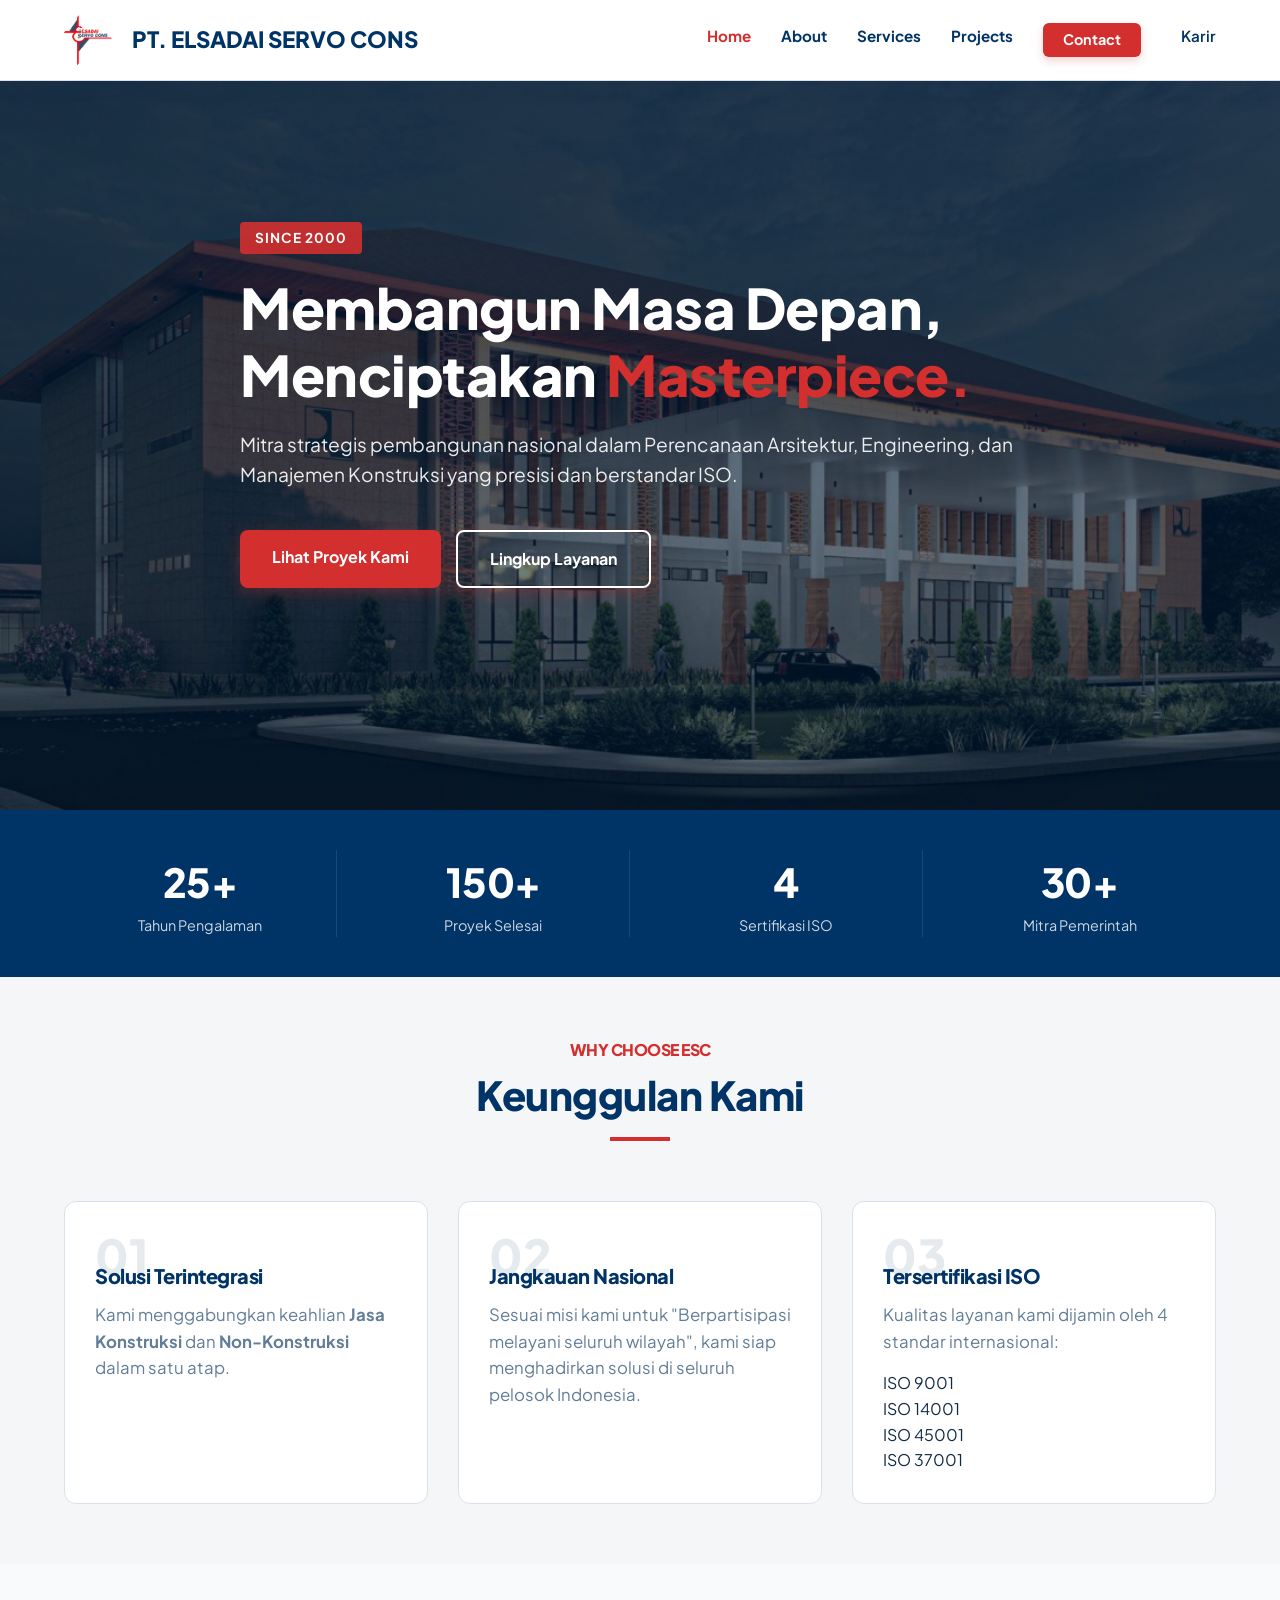
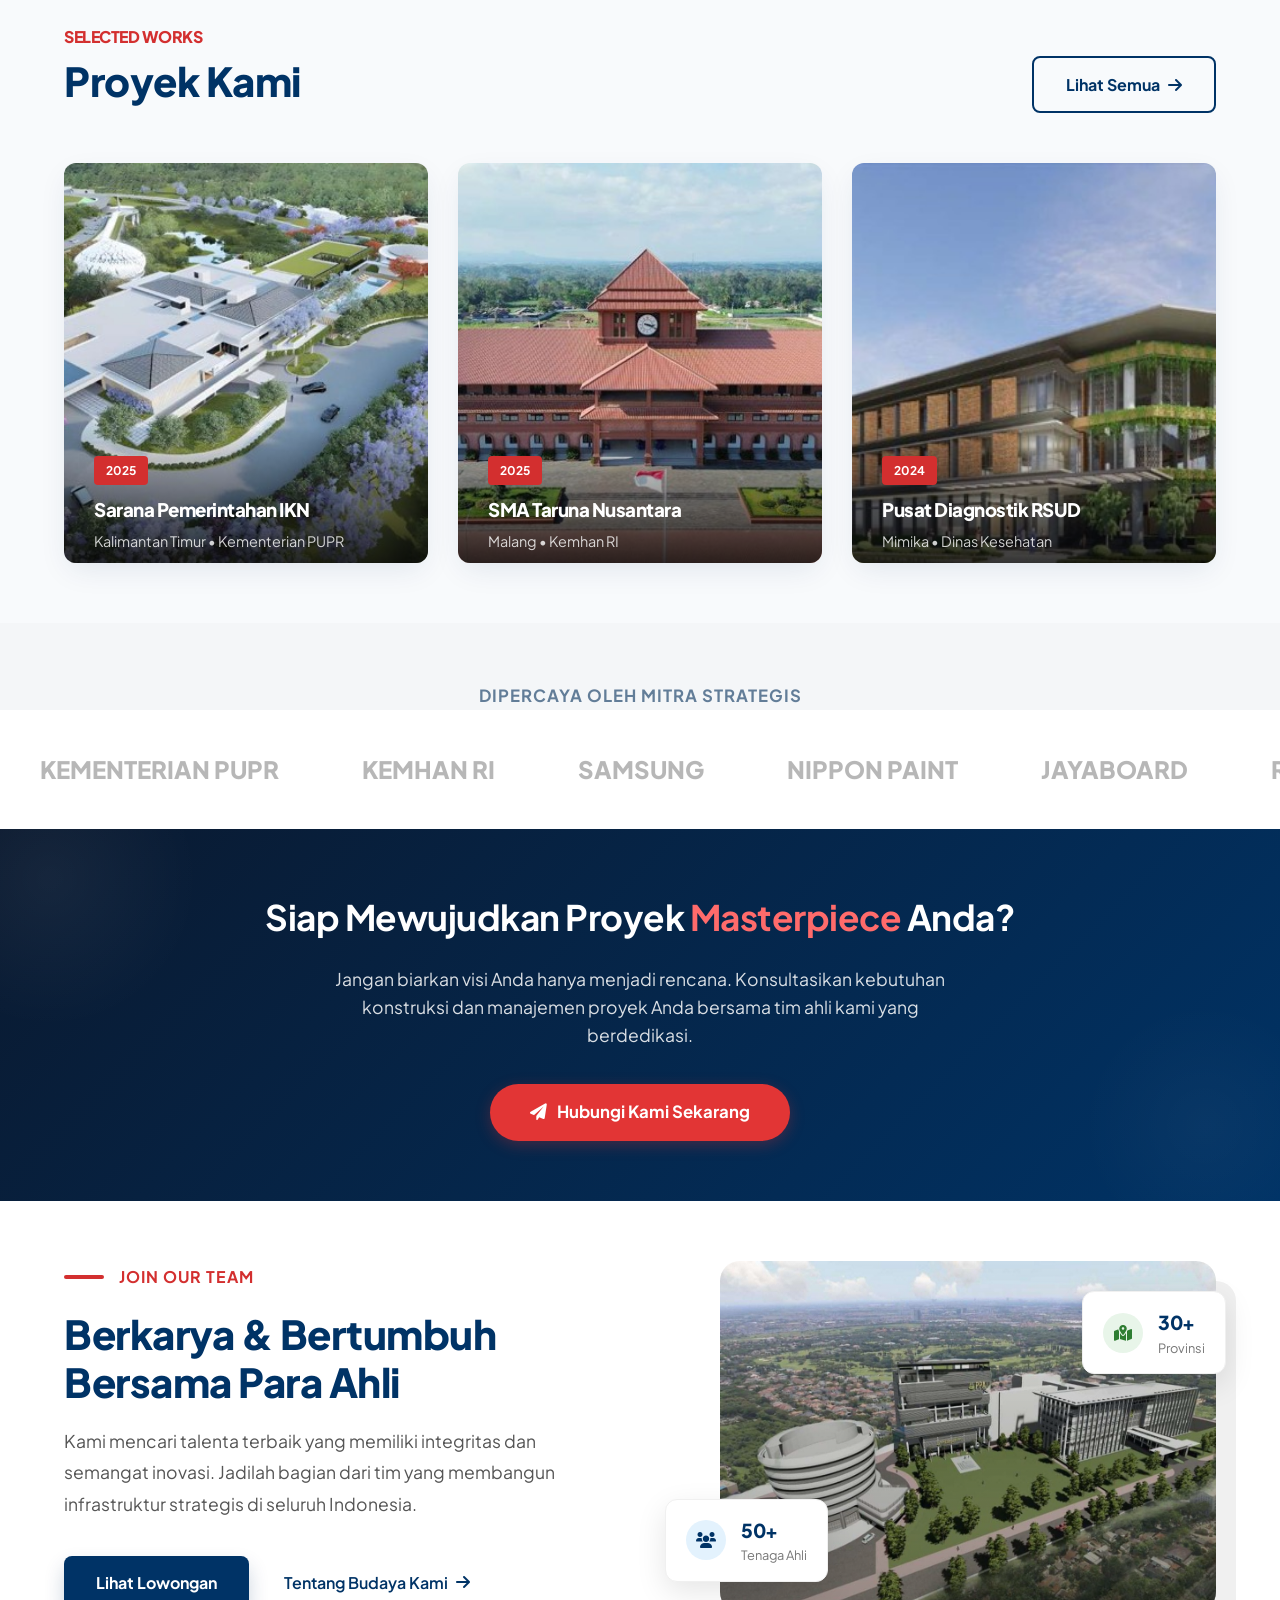
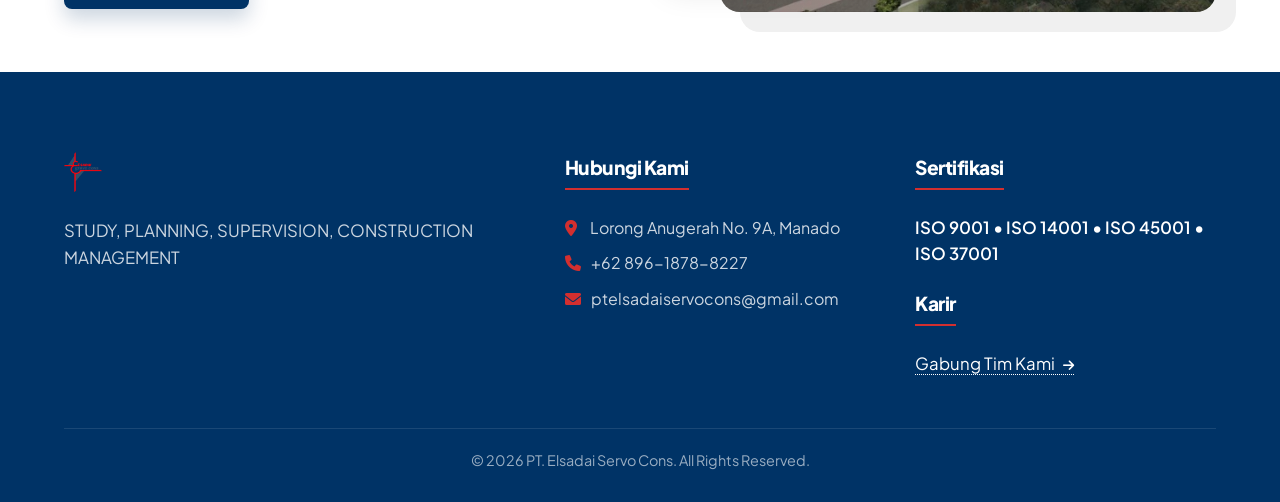
==== index.html @ fc92872c "halaman karir" ====
<!doctype html>
<html lang="id">
  <head>
    <meta charset="UTF-8" />
    <meta name="viewport" content="width=device-width, initial-scale=1.0" />
    <title>PT. Elsadai Servo Cons | Creator of Masterpiece</title>
    <link
      rel="stylesheet"
      href="https://cdnjs.cloudflare.com/ajax/libs/font-awesome/6.0.0/css/all.min.css"
    />
    <link rel="stylesheet" href="assets/css/style.css" />
    <style>
      /* Animasi mengambang untuk elemen dekorasi */
      @keyframes floatUpDown {
        0% {
          transform: translateY(0);
        }
        50% {
          transform: translateY(-10px);
        }
        100% {
          transform: translateY(0);
        }
      }
      @keyframes pulseGlow {
        0% {
          box-shadow: 0 0 0 0 rgba(226, 53, 53, 0.4);
        }
        70% {
          box-shadow: 0 0 0 15px rgba(226, 53, 53, 0);
        }
        100% {
          box-shadow: 0 0 0 0 rgba(226, 53, 53, 0);
        }
      }
    </style>
  </head>
  <body>
    <header>
      <div class="container">
        <nav>
          <a href="index.html" class="logo">
            <img src="assets/images/logo.png" alt="Logo ESC" />
            PT. ELSADAI SERVO CONS
          </a>
          <div class="hamburger" onclick="toggleMenu()">
            <i class="fas fa-bars"></i>
          </div>
          <ul class="nav-links">
            <li><a href="index.html" class="active">Home</a></li>
            <li><a href="about.html">About</a></li>
            <li><a href="services.html">Services</a></li>
            <li><a href="portfolio.html">Projects</a></li>
            <li><a href="contact.html" class="nav-btn">Contact</a></li>
            <li>
              <a
                href="career.html"
                style="
                  font-weight: 600;
                  margin-left: 10px;
                  color: var(--primary);
                "
                >Karir</a
              >
            </li>
          </ul>
        </nav>
      </div>
    </header>

    <section class="hero-modern">
      <div class="container">
        <div class="reveal" style="max-width: 800px">
          <div
            style="
              display: inline-block;
              background: rgba(211, 47, 47, 0.9);
              color: #fff;
              padding: 5px 15px;
              border-radius: 4px;
              font-weight: 700;
              font-size: 0.85rem;
              margin-bottom: 20px;
              letter-spacing: 1px;
            "
          >
            SINCE 2000
          </div>
          <h1>
            Membangun Masa Depan,<br />Menciptakan
            <span style="color: var(--accent)">Masterpiece.</span>
          </h1>
          <p
            style="
              font-size: 1.2rem;
              color: rgba(255, 255, 255, 0.9);
              margin-bottom: 40px;
              line-height: 1.6;
            "
          >
            Mitra strategis pembangunan nasional dalam Perencanaan Arsitektur,
            Engineering, dan Manajemen Konstruksi yang presisi dan berstandar
            ISO.
          </p>
          <div style="display: flex; gap: 15px">
            <a href="portfolio.html" class="btn">Lihat Proyek Kami</a>
            <a
              href="services.html"
              class="btn"
              style="background: transparent; border: 2px solid #fff"
              >Lingkup Layanan</a
            >
          </div>
        </div>
      </div>
    </section>

    <section style="background: var(--primary); padding: 40px 0; color: #fff">
      <div class="container">
        <div
          class="services-grid reveal"
          style="
            grid-template-columns: repeat(4, 1fr);
            text-align: center;
            gap: 20px;
          "
        >
          <div style="border-right: 1px solid rgba(255, 255, 255, 0.1)">
            <h2 style="color: #fff; margin: 0; font-size: 2.5rem">25+</h2>
            <p style="margin: 0; color: #fff; opacity: 0.8; font-size: 0.9rem">
              Tahun Pengalaman
            </p>
          </div>
          <div style="border-right: 1px solid rgba(255, 255, 255, 0.1)">
            <h2 style="color: #fff; margin: 0; font-size: 2.5rem">150+</h2>
            <p style="margin: 0; color: #fff; opacity: 0.8; font-size: 0.9rem">
              Proyek Selesai
            </p>
          </div>
          <div style="border-right: 1px solid rgba(255, 255, 255, 0.1)">
            <h2 style="color: #fff; margin: 0; font-size: 2.5rem">4</h2>
            <p style="margin: 0; color: #fff; opacity: 0.8; font-size: 0.9rem">
              Sertifikasi ISO
            </p>
          </div>
          <div>
            <h2 style="color: #fff; margin: 0; font-size: 2.5rem">30+</h2>
            <p style="margin: 0; color: #fff; opacity: 0.8; font-size: 0.9rem">
              Mitra Pemerintah
            </p>
          </div>
        </div>
      </div>
    </section>

    <section class="section-padding">
      <div class="container">
        <div class="text-center reveal" style="margin-bottom: 60px">
          <h4 style="color: var(--accent)">WHY CHOOSE ESC</h4>
          <h2 style="color: var(--primary)">Keunggulan Kami</h2>
          <div
            style="
              width: 60px;
              height: 4px;
              background: var(--accent);
              margin: 10px auto;
            "
          ></div>
        </div>

        <div class="services-grid reveal" style="gap: 30px">
          <div class="why-box">
            <div class="why-number">01</div>
            <h3 class="why-title">Solusi Terintegrasi</h3>
            <p>
              Kami menggabungkan keahlian <strong>Jasa Konstruksi</strong> dan
              <strong>Non-Konstruksi</strong> dalam satu atap.
            </p>
          </div>
          <div class="why-box">
            <div class="why-number">02</div>
            <h3 class="why-title">Jangkauan Nasional</h3>
            <p>
              Sesuai misi kami untuk "Berpartisipasi melayani seluruh wilayah",
              kami siap menghadirkan solusi di seluruh pelosok Indonesia.
            </p>
          </div>
          <div class="why-box">
            <div class="why-number">03</div>
            <h3 class="why-title">Tersertifikasi ISO</h3>
            <p style="margin-bottom: 15px">
              Kualitas layanan kami dijamin oleh 4 standar internasional:
            </p>
            <div class="iso-grid">
              <div class="iso-badge">ISO 9001</div>
              <div class="iso-badge">ISO 14001</div>
              <div class="iso-badge">ISO 45001</div>
              <div class="iso-badge">ISO 37001</div>
            </div>
          </div>
        </div>
      </div>
    </section>

    <section class="section-padding" style="background: #f8fafc">
      <div class="container">
        <div
          style="
            display: flex;
            justify-content: space-between;
            align-items: flex-end;
            margin-bottom: 50px;
          "
          class="reveal"
        >
          <div>
            <h4 style="color: var(--accent)">SELECTED WORKS</h4>
            <h2 style="color: var(--primary); margin: 0">Proyek Kami</h2>
          </div>
          <a href="portfolio.html" class="btn-outline"
            >Lihat Semua
            <i class="fas fa-arrow-right" style="margin-left: 5px"></i
          ></a>
        </div>

        <div class="services-grid reveal">
          <div class="project-card-visual">
            <img src="assets/images/SaranaIKN1.jpg" alt="Proyek IKN" />
            <div class="project-overlay">
              <span class="project-tag">2025</span>
              <h3 style="color: #fff; margin-bottom: 5px">
                Sarana Pemerintahan IKN
              </h3>
              <p style="color: rgba(255, 255, 255, 0.8); font-size: 0.9rem">
                Kalimantan Timur • Kementerian PUPR
              </p>
            </div>
          </div>
          <div class="project-card-visual">
            <img src="assets/images/SMATarunaMalang1.jpg" alt="SMA Taruna" />
            <div class="project-overlay">
              <span class="project-tag">2025</span>
              <h3 style="color: #fff; margin-bottom: 5px">
                SMA Taruna Nusantara
              </h3>
              <p style="color: rgba(255, 255, 255, 0.8); font-size: 0.9rem">
                Malang • Kemhan RI
              </p>
            </div>
          </div>
          <div class="project-card-visual">
            <img src="assets/images/RSUDMimika1.jpg" alt="RSUD" />
            <div class="project-overlay">
              <span class="project-tag">2024</span>
              <h3 style="color: #fff; margin-bottom: 5px">
                Pusat Diagnostik RSUD
              </h3>
              <p style="color: rgba(255, 255, 255, 0.8); font-size: 0.9rem">
                Mimika • Dinas Kesehatan
              </p>
            </div>
          </div>
        </div>
      </div>
    </section>

    <section>
      <div class="container">
        <div class="text-center" style="padding-top: 60px">
          <p
            style="
              font-weight: 700;
              color: var(--text-muted);
              text-transform: uppercase;
              letter-spacing: 1px;
            "
          >
            Dipercaya Oleh Mitra Strategis
          </p>
        </div>
      </div>
      <div class="marquee-container">
        <div class="marquee-content">
          <span class="partner-logo-item">KEMENTERIAN PUPR</span>
          <span class="partner-logo-item">KEMHAN RI</span>
          <span class="partner-logo-item">SAMSUNG</span>
          <span class="partner-logo-item">NIPPON PAINT</span>
          <span class="partner-logo-item">JAYABOARD</span>
          <span class="partner-logo-item">ROCA</span>
          <span class="partner-logo-item">DEKSON</span>
          <span class="partner-logo-item">PROPAN</span>
          <span class="partner-logo-item">LG ELECTRONICS</span>
          <span class="partner-logo-item">KEMENTERIAN PUPR</span>
          <span class="partner-logo-item">KEMHAN RI</span>
          <span class="partner-logo-item">SAMSUNG</span>
          <span class="partner-logo-item">NIPPON PAINT</span>
          <span class="partner-logo-item">JAYABOARD</span>
          <span class="partner-logo-item">ROCA</span>
          <span class="partner-logo-item">DEKSON</span>
          <span class="partner-logo-item">PROPAN</span>
          <span class="partner-logo-item">LG ELECTRONICS</span>
        </div>
      </div>
    </section>

    <section
      class="section-padding"
      style="
        background: linear-gradient(135deg, #0a192f 0%, #003366 100%);
        color: #fff;
        text-align: center;
        position: relative;
        overflow: hidden;
      "
    >
      <div
        style="
          position: absolute;
          top: -100px;
          left: -100px;
          width: 300px;
          height: 300px;
          background: radial-gradient(
            circle,
            rgba(255, 255, 255, 0.05) 0%,
            rgba(255, 255, 255, 0) 70%
          );
          border-radius: 50%;
          pointer-events: none;
        "
      ></div>
      <div
        style="
          position: absolute;
          bottom: -50px;
          right: -50px;
          width: 250px;
          height: 250px;
          background: radial-gradient(
            circle,
            rgba(255, 255, 255, 0.03) 0%,
            rgba(255, 255, 255, 0) 70%
          );
          border-radius: 50%;
          pointer-events: none;
        "
      ></div>

      <div class="container reveal" style="position: relative; z-index: 2">
        <h2
          style="
            color: #fff;
            margin-bottom: 20px;
            font-weight: 700;
            font-size: 2.2rem;
          "
        >
          Siap Mewujudkan Proyek
          <span style="color: #ff6b6b">Masterpiece</span> Anda?
        </h2>
        <p
          style="
            color: rgba(255, 255, 255, 0.85);
            margin-bottom: 35px;
            max-width: 650px;
            margin-left: auto;
            margin-right: auto;
            font-size: 1.1rem;
            line-height: 1.6;
          "
        >
          Jangan biarkan visi Anda hanya menjadi rencana. Konsultasikan
          kebutuhan konstruksi dan manajemen proyek Anda bersama tim ahli kami
          yang berdedikasi.
        </p>
        <a
          href="contact.html"
          class="btn"
          style="
            background: #e23535;
            color: #fff;
            padding: 15px 40px;
            font-size: 1.05rem;
            border-radius: 50px;
            border: none;
            font-weight: 700;
            display: inline-flex;
            align-items: center;
            gap: 10px;
            animation: pulseGlow 2s infinite;
          "
        >
          <i class="fas fa-paper-plane"></i> Hubungi Kami Sekarang
        </a>
      </div>
    </section>

    <section
      class="section-padding"
      style="background: #ffffff; position: relative; overflow: hidden"
    >
      <div class="container reveal">
        <div
          style="
            display: flex;
            flex-wrap: wrap;
            align-items: center;
            justify-content: space-between;
            gap: 50px;
          "
        >
          <div style="flex: 1; min-width: 300px">
            <div
              style="
                display: flex;
                align-items: center;
                gap: 15px;
                margin-bottom: 20px;
              "
            >
              <span
                style="
                  background: var(--accent);
                  width: 40px;
                  height: 4px;
                  border-radius: 2px;
                "
              ></span>
              <h4
                style="
                  color: var(--accent);
                  font-weight: 700;
                  letter-spacing: 1px;
                  margin: 0;
                  text-transform: uppercase;
                "
              >
                Join Our Team
              </h4>
            </div>

            <h2
              style="
                color: var(--primary);
                font-size: 2.5rem;
                margin-bottom: 20px;
                line-height: 1.2;
              "
            >
              Berkarya & Bertumbuh <br />Bersama Para Ahli
            </h2>

            <p
              style="
                color: #555;
                font-size: 1.1rem;
                line-height: 1.8;
                margin-bottom: 35px;
              "
            >
              Kami mencari talenta terbaik yang memiliki integritas dan semangat
              inovasi. Jadilah bagian dari tim yang membangun infrastruktur
              strategis di seluruh Indonesia.
            </p>

            <div style="display: flex; gap: 15px; align-items: center">
              <a
                href="career.html"
                class="btn"
                style="
                  background: var(--primary);
                  color: #fff;
                  box-shadow: 0 10px 20px rgba(0, 51, 102, 0.2);
                "
              >
                Lihat Lowongan
              </a>
              <a
                href="about.html"
                style="
                  color: var(--primary);
                  text-decoration: none;
                  font-weight: 600;
                  padding: 10px 20px;
                  display: inline-flex;
                  align-items: center;
                "
              >
                Tentang Budaya Kami
                <i class="fas fa-arrow-right" style="margin-left: 8px"></i>
              </a>
            </div>
          </div>

          <div
            style="
              flex: 1;
              min-width: 300px;
              position: relative;
              display: flex;
              justify-content: flex-end;
            "
          >
            <div
              style="
                position: relative;
                width: 90%;
                border-radius: 20px;
                overflow: hidden;
                box-shadow: 20px 20px 0px rgba(240, 240, 240, 1); /* Efek Depth Solid */
              "
            >
              <img
                src="assets/images/bg4.jpg"
                alt="Team Culture"
                style="width: 100%; display: block; object-fit: cover"
              />
              <div
                style="
                  position: absolute;
                  inset: 0;
                  background: linear-gradient(
                    to top,
                    rgba(0, 0, 0, 0.3),
                    transparent
                  );
                "
              ></div>
            </div>

            <div
              style="
                position: absolute;
                bottom: 30px;
                left: 0;
                background: #fff;
                padding: 15px 20px;
                border-radius: 12px;
                box-shadow: 0 10px 30px rgba(0, 0, 0, 0.1);
                display: flex;
                align-items: center;
                gap: 15px;
                border: 1px solid #f0f0f0;
                animation: floatUpDown 4s ease-in-out infinite;
              "
            >
              <div
                style="
                  background: #e3f2fd;
                  width: 40px;
                  height: 40px;
                  border-radius: 50%;
                  display: flex;
                  align-items: center;
                  justify-content: center;
                  color: var(--primary);
                "
              >
                <i class="fas fa-users"></i>
              </div>
              <div>
                <h4 style="margin: 0; font-size: 1.2rem; color: var(--primary)">
                  50+
                </h4>
                <p style="margin: 0; font-size: 0.8rem; color: #777">
                  Tenaga Ahli
                </p>
              </div>
            </div>

            <div
              style="
                position: absolute;
                top: 30px;
                right: -10px;
                background: #fff;
                padding: 15px 20px;
                border-radius: 12px;
                box-shadow: 0 10px 30px rgba(0, 0, 0, 0.1);
                display: flex;
                align-items: center;
                gap: 15px;
                border: 1px solid #f0f0f0;
                animation: floatUpDown 5s ease-in-out infinite 1s;
              "
            >
              <div
                style="
                  background: #e8f5e9;
                  width: 40px;
                  height: 40px;
                  border-radius: 50%;
                  display: flex;
                  align-items: center;
                  justify-content: center;
                  color: #2e7d32;
                "
              >
                <i class="fas fa-map-marked-alt"></i>
              </div>
              <div>
                <h4 style="margin: 0; font-size: 1.2rem; color: var(--primary)">
                  30+
                </h4>
                <p style="margin: 0; font-size: 0.8rem; color: #777">
                  Provinsi
                </p>
              </div>
            </div>
          </div>
        </div>
      </div>
    </section>

    <footer>
      <div class="container">
        <div
          class="services-grid"
          style="grid-template-columns: 1.5fr 1fr 1fr; gap: 50px"
        >
          <div class="footer-info">
            <a href="index.html">
              <img
                src="assets/images/logo.png"
                alt="Logo PT. Elsadai"
                class="footer-logo-img"
              />
            </a>
            <p>STUDY, PLANNING, SUPERVISION, CONSTRUCTION MANAGEMENT</p>
          </div>
          <div class="footer-info">
            <h4>Hubungi Kami</h4>
            <ul>
              <li>
                <i class="fas fa-map-marker-alt"></i> Lorong Anugerah No. 9A,
                Manado
              </li>
              <li><i class="fas fa-phone"></i>+62 896-1878-8227</li>
              <li>
                <i class="fas fa-envelope"></i>ptelsadaiservocons@gmail.com
              </li>
            </ul>
          </div>
          <div class="footer-info">
            <h4>Sertifikasi</h4>
            <p style="color: #fff; font-weight: 600; margin-bottom: 20px">
              ISO 9001 • ISO 14001 • ISO 45001 • ISO 37001
            </p>
            <h4>Karir</h4>
            <p style="margin: 0">
              <a
                href="career.html"
                style="
                  color: #fff;
                  text-decoration: none;
                  border-bottom: 1px dotted #fff;
                "
              >
                Gabung Tim Kami
                <i
                  class="fas fa-arrow-right"
                  style="font-size: 0.8rem; margin-left: 5px"
                ></i>
              </a>
            </p>
          </div>
        </div>
        <div class="footer-bottom">
          &copy; 2026 PT. Elsadai Servo Cons. All Rights Reserved.
        </div>
      </div>
    </footer>

    <button id="backToTop"><i class="fas fa-arrow-up"></i></button>
    <script src="assets/js/main.js"></script>
  </body>
</html>
---- assets/css/style.css ----
/* =========================================
   1. SETUP, VARIABLES & RESET
   ========================================= */
@import url("https://fonts.googleapis.com/css2?family=Plus+Jakarta+Sans:wght@400;500;600;700;800&display=swap");

:root {
  /* --- COLOR PALETTE --- */
  --bg-body: #f4f6f8; /* Cool Gray Background */
  --bg-white: #ffffff;

  --primary: #003366; /* NAVY BLUE (Brand Color) */
  --primary-dark: #001f3f; /* Darker Navy */

  --accent: #d32f2f; /* RED (Accent/Action Color) */
  --accent-hover: #b71c1c; /* Darker Red */

  --text-main: #102a43; /* Dark Blue Text */
  --text-muted: #627d98; /* Muted Blue Text */

  /* --- SHADOWS & BORDERS --- */
  --shadow-soft: 0 10px 30px -5px rgba(0, 51, 102, 0.1);
  --shadow-hover: 0 20px 40px -5px rgba(211, 47, 47, 0.2);
  --border-light: #d9e2ec;

  /* --- TYPOGRAPHY & TRANSITIONS --- */
  --font-main: "Plus Jakarta Sans", sans-serif;
  --transition: all 0.3s cubic-bezier(0.4, 0, 0.2, 1);
}

* {
  box-sizing: border-box;
  margin: 0;
  padding: 0;
  scroll-behavior: smooth;
}

body {
  background-color: var(--bg-body);
  color: var(--text-main);
  font-family: var(--font-main);
  line-height: 1.6;
  overflow-x: hidden;
}

h1,
h2,
h3,
h4 {
  font-weight: 800;
  color: var(--primary);
  letter-spacing: -0.5px;
}

h1 {
  font-size: 3.5rem;
  line-height: 1.1;
  margin-bottom: 20px;
}
h2 {
  font-size: 2.5rem;
  margin-bottom: 10px;
}
p {
  color: var(--text-muted);
  font-size: 1.05rem;
}
a {
  text-decoration: none;
  color: inherit;
  transition: var(--transition);
}
img {
  max-width: 100%;
  display: block;
}
ul {
  list-style: none;
}

/* Custom Scrollbar */
::-webkit-scrollbar {
  width: 10px;
}
::-webkit-scrollbar-track {
  background: #f1f1f1;
}
::-webkit-scrollbar-thumb {
  background: var(--primary);
  border-radius: 5px;
  border: 2px solid #f1f1f1;
}
::-webkit-scrollbar-thumb:hover {
  background: var(--accent);
}
::selection {
  background: var(--primary);
  color: #fff;
}

/* =========================================
   2. UTILITIES & BUTTONS
   ========================================= */
.container {
  max-width: 1200px;
  margin: 0 auto;
  padding: 0 24px;
}
.section-padding {
  padding: 60px 0;
}
.text-center {
  text-align: center;
}
.text-accent {
  color: var(--accent);
}

/* Standard Buttons */
.btn,
.btn-navy,
.btn-outline,
.nav-btn {
  display: inline-block;
  padding: 14px 32px;
  font-weight: 700;
  border-radius: 8px;
  text-decoration: none;
  transition: var(--transition);
  border: none;
  cursor: pointer;
}

.btn,
.nav-btn {
  /* Red Button */
  background: var(--accent);
  color: #fff !important;
  box-shadow: 0 4px 15px rgba(211, 47, 47, 0.3);
}
.btn:hover,
.nav-btn:hover {
  background: var(--accent-hover);
  transform: translateY(-3px);
  box-shadow: 0 10px 25px rgba(211, 47, 47, 0.4);
}

.btn-navy {
  /* Navy Button */
  background: var(--primary);
  color: #fff;
  margin-left: 10px;
}
.btn-navy:hover {
  background: var(--primary-dark);
  transform: translateY(-3px);
  box-shadow: 0 10px 25px rgba(0, 51, 102, 0.3);
}

.btn-outline {
  /* Border Only */
  background: transparent;
  color: var(--primary);
  border: 2px solid var(--primary);
}
.btn-outline:hover,
.btn-outline.active {
  background: var(--primary);
  color: #fff;
}

.btn:active,
.btn-navy:active,
.btn-outline:active,
.nav-btn:active {
  transform: scale(0.95);
  box-shadow: none;
}

/* =========================================
   3. HEADER & NAVIGATION
   ========================================= */
header {
  position: fixed;
  top: 0;
  width: 100%;
  z-index: 1000;
  padding: 15px 0;
  background: #ffffff;
  border-bottom: 1px solid var(--border-light);
  box-shadow: 0 4px 20px rgba(0, 51, 102, 0.08);
  transition: 0.3s;
}

nav {
  display: flex;
  justify-content: space-between;
  align-items: center;
}

/* Logo Styling */
.logo {
  font-size: 1.4rem;
  font-weight: 900;
  color: var(--primary);
  display: flex;
  align-items: center;
  gap: 10px;
}
.logo img {
  height: 50px;
  width: auto;
  object-fit: contain;
  margin-right: 10px;
}

/* Navigation Links */
.nav-links {
  display: flex;
  gap: 30px;
  margin: 0;
  padding: 0;
  list-style: none !important;
}
.nav-links li {
  list-style: none !important;
}
.nav-links a {
  color: var(--primary);
  font-weight: 700;
  font-size: 0.95rem;
  position: relative;
  padding: 5px 0;
}
.nav-links a:hover,
.nav-links a.active {
  color: var(--accent);
}

/* Remove default dots/lines */
.nav-links a::before,
.nav-links a::after {
  content: none !important;
  display: none !important;
}

/* Hamburger Menu */
.hamburger {
  display: none;
  color: var(--primary);
  font-size: 1.8rem;
  cursor: pointer;
}

/* --- FIX: NAV BAR BUTTON (CONTACT) --- */
/* Override agar tombol di menu tidak terlalu besar */
.nav-links .nav-btn {
  padding: 8px 20px !important; /* REVISI: Ukuran lebih ramping */
  font-size: 0.9rem !important; /* Font sedikit lebih kecil */
  border-radius: 6px;
  line-height: 1.2;
  display: inline-block;
  background: var(--accent);
  color: #fff !important;
  box-shadow: 0 4px 10px rgba(211, 47, 47, 0.2);
}

.nav-links .nav-btn:hover {
  background: var(--accent-hover);
  transform: translateY(-2px);
  box-shadow: 0 6px 15px rgba(211, 47, 47, 0.3);
}

/* =========================================
   4. HERO SECTIONS
   ========================================= */
/* A. Standard Hero (Split Layout) */
.hero {
  min-height: 100vh;
  display: flex;
  align-items: center;
  position: relative;
  padding-top: 80px;
  overflow: hidden;
  background: #fff;
}
.hero::before {
  content: "";
  position: absolute;
  top: 0;
  right: 0;
  width: 40%;
  height: 100%;
  background: linear-gradient(
    135deg,
    rgba(240, 244, 248, 1) 0%,
    rgba(255, 255, 255, 0) 100%
  );
  z-index: 0;
  clip-path: polygon(20% 0%, 100% 0, 100% 100%, 0% 100%);
}
.hero-wrapper {
  display: grid;
  grid-template-columns: 1.2fr 1fr;
  gap: 50px;
  align-items: center;
  position: relative;
  z-index: 1;
}
.hero-image {
  position: relative;
  border-radius: 20px;
  overflow: hidden;
  box-shadow: 20px 20px 0px var(--primary);
  border: 5px solid #fff;
  transition: var(--transition);
}
.hero-image:hover {
  transform: scale(1.02);
}

/* B. Hero Modern (Homepage Parallax) */
.hero-modern {
  height: 90vh;
  background:
    linear-gradient(rgba(0, 31, 63, 0.7), rgba(0, 31, 63, 0.5)),
    url("../images/bg2.jpg");
  background-size: cover;
  background-position: center;
  background-attachment: fixed;
  display: flex;
  align-items: center;
  color: #fff;
  position: relative;
  margin-top: 0;
}
.hero-modern h1 {
  color: #fff;
  line-height: 1.2;
}

/* C. Hero Mini (Sub-pages) */
.hero-mini {
  height: 45vh;
  display: flex;
  align-items: center;
  justify-content: center;
  text-align: center;
  background: var(--primary);
  color: #fff;
  position: relative;
  background-image:
    linear-gradient(rgba(0, 51, 102, 0.9), rgba(0, 51, 102, 0.8)),
    url("../images/bg1.jpg");
  background-size: cover;
  background-position: center;
  padding-top: 50px;
}
.hero-mini h1 {
  color: #fff;
  margin-bottom: 10px;
}
.hero-mini p {
  color: rgba(255, 255, 255, 0.8);
}

/* =========================================
   5. GENERAL COMPONENTS
   ========================================= */
/* Stats Cards */
.hero-stats {
  display: flex;
  gap: 20px;
  margin-top: 40px;
}
.stat-card {
  background: #fff;
  padding: 20px;
  border-radius: 12px;
  box-shadow: var(--shadow-soft);
  border-left: 4px solid var(--accent);
  min-width: 120px;
  transition: var(--transition);
}
.stat-card:hover {
  transform: translateY(-5px);
}
.stat-card h3 {
  font-size: 2rem;
  margin: 0;
  line-height: 1;
  color: var(--primary);
}
.stat-card p {
  font-size: 0.85rem;
  font-weight: 700;
  color: var(--text-muted);
  margin-top: 5px;
  text-transform: uppercase;
}

/* Service Cards */
.services-grid {
  display: grid;
  grid-template-columns: repeat(auto-fit, minmax(320px, 1fr));
  gap: 30px;
}
.service-card {
  background: #fff;
  padding: 40px;
  border-radius: 16px;
  border: 1px solid var(--border-light);
  transition: var(--transition);
  border-top: 4px solid transparent;
}
.service-card:hover {
  transform: translateY(-10px);
  box-shadow: var(--shadow-soft);
  border-top: 4px solid var(--accent);
}
.service-icon {
  font-size: 2.5rem;
  color: var(--primary);
  margin-bottom: 25px;
  transition: 0.3s;
}
.service-card:hover .service-icon {
  color: var(--accent);
}

/* Marquee (Partner Logos) */
.marquee-container {
  overflow: hidden;
  white-space: nowrap;
  position: relative;
  padding: 40px 0;
  background: #fff;
}
.marquee-content {
  display: inline-block;
  animation: marquee 25s linear infinite;
}
.partner-logo-item {
  display: inline-block;
  margin: 0 40px;
  opacity: 0.6;
  transition: 0.3s;
  font-weight: 800;
  font-size: 1.5rem;
  color: #888;
}
.partner-logo-item:hover {
  opacity: 1;
  color: var(--primary);
  transform: scale(1.1);
}

/* Why Us Boxes */
.why-box {
  background: #fff;
  padding: 30px;
  border-radius: 12px;
  border: 1px solid var(--border-light);
  transition: 0.3s;
  height: 100%;
}
.why-box:hover {
  border-color: var(--primary);
  box-shadow: var(--shadow-hover);
  transform: translateY(-5px);
}
.why-number {
  font-size: 3rem;
  font-weight: 900;
  color: rgba(0, 51, 102, 0.1);
  line-height: 1;
  margin-bottom: -20px;
  position: relative;
  z-index: 0;
}
.why-title {
  position: relative;
  z-index: 1;
  font-size: 1.25rem;
  color: var(--primary);
  margin-bottom: 10px;
}

/* =========================================
   6. PAGE SPECIFIC: ABOUT
   ========================================= */
/* Values */
.value-box {
  background: #fff;
  padding: 30px;
  text-align: center;
  border-radius: 8px;
  border: 1px solid var(--border-light);
  transition: var(--transition);
}
.value-box:hover {
  transform: translateY(-5px);
  box-shadow: var(--shadow-hover);
  border-color: var(--accent);
}
.value-icon {
  width: 70px;
  height: 70px;
  margin: 0 auto 20px;
  background: rgba(0, 51, 102, 0.05);
  border-radius: 50%;
  display: flex;
  align-items: center;
  justify-content: center;
  font-size: 1.8rem;
  color: var(--primary);
}

/* Timeline */
.timeline {
  position: relative;
  max-width: 800px;
  margin: 0 auto;
}
.timeline::after {
  content: "";
  position: absolute;
  width: 4px;
  background-color: var(--border-light);
  top: 0;
  bottom: 0;
  left: 50%;
  margin-left: -2px;
}
.timeline-item {
  padding: 10px 40px;
  position: relative;
  width: 50%;
  box-sizing: border-box;
}
.timeline-item::after {
  content: "";
  position: absolute;
  width: 20px;
  height: 20px;
  right: -10px;
  background-color: #fff;
  border: 4px solid var(--accent);
  top: 15px;
  border-radius: 50%;
  z-index: 1;
}
.left {
  left: 0;
  text-align: right;
}
.right {
  left: 50%;
  text-align: left;
}
.right::after {
  left: -10px;
}
.timeline-content {
  padding: 20px 30px;
  background-color: #fff;
  position: relative;
  border-radius: 8px;
  box-shadow: var(--shadow-soft);
  border-top: 4px solid var(--primary);
}

/* Corporate Card (Identity) */
.corporate-card {
  background: linear-gradient(
    135deg,
    var(--primary-dark) 0%,
    var(--primary) 100%
  );
  border-radius: 20px;
  padding: 40px;
  color: #fff;
  position: relative;
  overflow: hidden;
  box-shadow: 0 20px 50px rgba(0, 51, 102, 0.3);
  min-height: 450px;
  display: flex;
  flex-direction: column;
  justify-content: space-between;
}
.corporate-card::before {
  content: "";
  position: absolute;
  top: 0;
  left: 0;
  width: 100%;
  height: 100%;
  background-image: repeating-linear-gradient(
    45deg,
    rgba(255, 255, 255, 0.03) 0px,
    rgba(255, 255, 255, 0.03) 1px,
    transparent 1px,
    transparent 10px
  );
  z-index: 0;
}
.card-decoration {
  position: absolute;
  top: -50px;
  right: -50px;
  width: 200px;
  height: 200px;
  background: radial-gradient(
    circle,
    rgba(211, 47, 47, 0.4) 0%,
    transparent 70%
  );
  filter: blur(40px);
  z-index: 0;
}
.card-content {
  position: relative;
  z-index: 2;
}
.watermark-logo {
  position: absolute;
  right: -20px;
  top: 20px;
  height: 150px;
  opacity: 0.1;
  filter: grayscale(100%) brightness(200%);
  z-index: 0;
  pointer-events: none;
}
.office-loc {
  display: flex;
  align-items: flex-start;
  gap: 15px;
  margin-bottom: 25px;
  padding-bottom: 25px;
  border-bottom: 1px solid rgba(255, 255, 255, 0.1);
}
.office-loc:last-child {
  border-bottom: none;
}
.loc-icon {
  width: 40px;
  height: 40px;
  background: rgba(255, 255, 255, 0.1);
  border-radius: 50%;
  display: flex;
  align-items: center;
  justify-content: center;
  color: var(--accent);
  font-size: 1.2rem;
  flex-shrink: 0;
}
.loc-text h4 {
  color: #fff;
  font-size: 1rem;
  margin-bottom: 5px;
}
.loc-text p {
  color: rgba(255, 255, 255, 0.7);
  font-size: 0.85rem;
  line-height: 1.4;
  margin: 0;
}
.legal-badge-group {
  display: flex;
  gap: 15px;
  margin-top: auto;
}
.legal-badge {
  background: rgba(0, 0, 0, 0.3);
  padding: 10px 15px;
  border-radius: 8px;
  font-family: monospace;
  border: 1px solid rgba(255, 255, 255, 0.1);
  font-size: 0.9rem;
  display: flex;
  flex-direction: column;
  width: 100%;
}
.legal-badge span {
  font-size: 0.7rem;
  color: var(--accent);
  font-weight: 700;
  text-transform: uppercase;
  margin-bottom: 5px;
}
.legal-badge strong {
  letter-spacing: 1px;
  color: #fff;
  font-size: 1rem;
}
.copy-btn {
  cursor: pointer;
  font-size: 0.8rem;
  color: rgba(255, 255, 255, 0.5);
  margin-left: auto;
  transition: 0.3s;
}
.copy-btn:hover {
  color: #fff;
}
.verified-tag {
  display: inline-block;
  padding: 5px 12px;
  background: rgba(46, 213, 115, 0.2);
  color: #2ed573;
  border-radius: 20px;
  font-size: 0.75rem;
  font-weight: 700;
  margin-bottom: 20px;
  border: 1px solid rgba(46, 213, 115, 0.4);
}
.legal-table td {
  padding: 15px;
  border-bottom: 1px solid #eee;
}
.legal-label {
  font-weight: 700;
  color: var(--primary);
  width: 35%;
}

/* =========================================
   7. PAGE SPECIFIC: PROJECTS
   ========================================= */
/* Featured Hero */
.featured-project {
  position: relative;
  height: 500px;
  border-radius: 20px;
  overflow: hidden;
  margin-bottom: 60px;
  box-shadow: 0 20px 40px rgba(0, 0, 0, 0.2);
  cursor: pointer;
}
.featured-img {
  width: 100%;
  height: 100%;
  object-fit: cover;
  transition: transform 0.8s ease;
}
.featured-overlay {
  position: absolute;
  bottom: 0;
  left: 0;
  width: 100%;
  background: linear-gradient(
    to top,
    rgba(0, 31, 63, 1) 0%,
    rgba(0, 31, 63, 0.6) 60%,
    transparent 100%
  );
  padding: 40px;
  color: #fff;
  display: flex;
  flex-direction: column;
  justify-content: flex-end;
  height: 100%;
}
.featured-badge {
  background: var(--accent);
  color: #fff;
  padding: 5px 15px;
  font-weight: 700;
  font-size: 0.8rem;
  border-radius: 4px;
  display: inline-block;
  margin-bottom: 15px;
  width: fit-content;
}
.featured-project:hover .featured-img {
  transform: scale(1.05);
}

/* Filter */
.filter-container {
  display: flex;
  justify-content: center;
  gap: 15px;
  flex-wrap: wrap;
  margin-bottom: 50px;
}
.filter-btn {
  border: 1px solid var(--border-light);
  background: #fff;
  color: var(--text-muted);
  padding: 10px 25px;
  border-radius: 50px;
  font-weight: 600;
  cursor: pointer;
  transition: 0.3s;
}
.filter-btn:hover,
.filter-btn.active {
  background: var(--primary);
  color: #fff;
  border-color: var(--primary);
  box-shadow: 0 5px 15px rgba(0, 51, 102, 0.2);
}

/* Grid & Cards */
.project-gallery {
  display: grid;
  grid-template-columns: repeat(auto-fill, minmax(350px, 1fr));
  gap: 30px;
}
.project-card-modern {
  background: #fff;
  border-radius: 12px;
  overflow: hidden;
  position: relative;
  border: 1px solid var(--border-light);
  transition: var(--transition);
  height: 400px;
}
.project-card-modern:hover {
  transform: translateY(-10px);
  box-shadow: 0 15px 30px rgba(0, 0, 0, 0.1);
}
.card-image-box {
  height: 100%;
  width: 100%;
  position: relative;
  overflow: hidden;
}
.card-image-box img {
  width: 100%;
  height: 100%;
  object-fit: cover;
  transition: 0.5s;
}
.project-card-modern:hover .card-image-box img {
  transform: scale(1.1);
  filter: brightness(0.7);
}

.card-content-overlay {
  position: absolute;
  bottom: 0;
  left: 0;
  width: 100%;
  padding: 25px;
  color: #fff;
  z-index: 2;
  background: linear-gradient(to top, rgba(0, 51, 102, 0.95), transparent);
  transform: translateY(40px);
  transition: 0.4s;
}
.project-card-modern:hover .card-content-overlay {
  transform: translateY(0);
}
.card-category {
  font-size: 0.75rem;
  font-weight: 700;
  color: var(--accent);
  text-transform: uppercase;
  letter-spacing: 1px;
  margin-bottom: 5px;
  display: block;
}
.card-title {
  font-size: 1.4rem;
  font-weight: 700;
  margin: 0 0 5px 0;
  color: #fff;
  text-shadow: 0 2px 4px rgba(0, 0, 0, 0.5);
}
.card-hidden-details {
  opacity: 0;
  max-height: 0;
  transition: 0.4s;
  overflow: hidden;
  border-top: 1px solid rgba(255, 255, 255, 0.2);
  margin-top: 15px;
  padding-top: 15px;
  font-size: 0.9rem;
}
.project-card-modern:hover .card-hidden-details {
  opacity: 1;
  max-height: 100px;
}
.detail-row {
  display: flex;
  justify-content: space-between;
  margin-bottom: 5px;
}
.detail-row span {
  color: rgba(255, 255, 255, 0.7);
}
.detail-row strong {
  color: #fff;
}

/* Visual Cards (Homepage) */
.project-card-visual {
  position: relative;
  height: 400px;
  border-radius: 12px;
  overflow: hidden;
  cursor: pointer;
  box-shadow: var(--shadow-soft);
}
.project-card-visual img {
  width: 100%;
  height: 100%;
  object-fit: cover;
  transition: transform 0.6s ease;
}
.project-overlay {
  position: absolute;
  bottom: 0;
  left: 0;
  width: 100%;
  background: linear-gradient(to top, rgba(0, 0, 0, 0.9), transparent);
  padding: 30px;
  transform: translateY(20px);
  transition: 0.4s;
}
.project-card-visual:hover img {
  transform: scale(1.1);
}
.project-card-visual:hover .project-overlay {
  transform: translateY(0);
}
.project-tag {
  background: var(--accent);
  color: #fff;
  font-size: 0.75rem;
  padding: 5px 12px;
  border-radius: 4px;
  font-weight: 700;
  display: inline-block;
  margin-bottom: 10px;
}

/* =========================================
   8. FOOTER
   ========================================= */
footer {
  background: var(--primary);
  color: #fff;
  padding: 80px 0 30px;
  margin-top: 0px;

  /* --- FIX FINAL: FOOTER LOGO (WARNA ASLI) --- */
  .footer-logo-img {
    height: 40px; /* Ukuran tetap rapi */
    width: auto;
    max-width: 150px;
    margin-bottom: 20px;
    display: inline-block;
    object-fit: contain;

    /* Filter dihapus agar warna logo kembali asli */
    filter: none;
    opacity: 1;
  }

  .footer-info h4 {
    color: #fff;
    margin-bottom: 25px;
    font-size: 1.2rem;
    border-bottom: 2px solid var(--accent);
    display: inline-block;
    padding-bottom: 5px;
  }
  .footer-info p,
  .footer-info li {
    color: rgba(255, 255, 255, 0.8);
    margin-bottom: 10px;
  }
  .footer-info ul li i {
    color: var(--accent);
    margin-right: 10px;
  }
  .footer-bottom {
    border-top: 1px solid rgba(255, 255, 255, 0.1);
    margin-top: 50px;
    padding-top: 20px;
    text-align: center;
    color: rgba(255, 255, 255, 0.6);
    font-size: 0.9rem;
  }
}

/* =========================================
   9. ANIMATIONS & INTERACTIVE
   ========================================= */
/* Back to Top */
#backToTop {
  position: fixed;
  bottom: 30px;
  right: 30px;
  background: var(--accent);
  color: white;
  width: 50px;
  height: 50px;
  border-radius: 50%;
  border: none;
  cursor: pointer;
  display: none;
  align-items: center;
  justify-content: center;
  font-size: 1.2rem;
  box-shadow: 0 4px 15px rgba(211, 47, 47, 0.4);
  z-index: 999;
  transition: var(--transition);
}
#backToTop:hover {
  background: var(--primary);
  transform: translateY(-5px);
}

/* Scroll Reveal */
.reveal {
  opacity: 0;
  transform: translateY(30px);
  transition: all 0.8s ease-out;
}
.reveal.active {
  opacity: 1;
  transform: translateY(0);
}

/* FadeInUp (for Titles) */
@keyframes fadeInUp {
  from {
    opacity: 0;
    transform: translateY(20px);
  }
  to {
    opacity: 1;
    transform: translateY(0);
  }
}

/* Marquee Animation */
@keyframes marquee {
  0% {
    transform: translateX(0);
  }
  100% {
    transform: translateX(-50%);
  }
}

/* =========================================
   10. GLOBAL RESPONSIVE
   ========================================= */
@media (max-width: 992px) {
  h1 {
    font-size: 2.8rem;
  }
  .hero-wrapper {
    grid-template-columns: 1fr;
    text-align: center;
  }
  .hero-image {
    display: none;
  }
  .hero-stats {
    justify-content: center;
  }
  .hero::before {
    width: 100%;
    height: 30%;
    top: auto;
    bottom: 0;
    clip-path: none;
    background: linear-gradient(to top, rgba(240, 244, 248, 1), transparent);
  }
}

@media (max-width: 768px) {
  /* Navigation */
  .nav-links {
    position: fixed;
    top: 70px;
    right: -100%;
    width: 100%;
    height: calc(100vh - 70px);
    background: #fff;
    flex-direction: column;
    align-items: center;
    justify-content: flex-start;
    padding-top: 50px;
    transition: 0.4s;
    border-top: 1px solid #eee;
  }
  .nav-links.active {
    right: 0;
  }
  .nav-links li {
    margin-bottom: 25px;
  }
  .hamburger {
    display: block;
  }

  /* Sections */
  .hero-modern h1 {
    font-size: 2.5rem;
  }
  .project-gallery {
    grid-template-columns: 1fr;
  }
  .featured-project {
    height: 350px;
  }
  .timeline::after {
    left: 31px;
  }
  .timeline-item {
    width: 100%;
    padding-left: 70px;
    padding-right: 25px;
  }
  .timeline-item::after {
    left: 21px;
  }
  .left {
    text-align: left;
  }
  .right {
    left: 0%;
  }
  .right::after {
    left: -10px;
  }
}

/* --- FIX: 4 COLUMNS FOR VALUES --- */
.values-grid {
  display: grid;
  grid-template-columns: repeat(4, 1fr); /* Paksa 4 kolom */
  gap: 20px;
}

/* Responsif: Jadi 2 kolom di Tablet, 1 kolom di HP */
@media (max-width: 992px) {
  .values-grid {
    grid-template-columns: repeat(2, 1fr);
  }
}
@media (max-width: 576px) {
  .values-grid {
    grid-template-columns: 1fr;
  }
}

/* --- CONTACT PAGE STYLES --- */

/* Contact Info Cards */
.contact-icon {
  width: 60px;
  height: 60px;
  background: rgba(0, 51, 102, 0.1);
  color: var(--primary);
  border-radius: 50%;
  display: flex;
  align-items: center;
  justify-content: center;
  font-size: 1.5rem;
  margin-bottom: 20px;
  transition: 0.3s;
}
.service-card:hover .contact-icon {
  background: var(--accent);
  color: #fff;
}

/* Contact Form Grid */
.contact-wrapper {
  display: grid;
  grid-template-columns: 1fr 1fr;
  gap: 50px;
}

/* Form Styles */
.contact-form {
  background: #fff;
  padding: 40px;
  border-radius: 16px;
  box-shadow: var(--shadow-soft);
  border: 1px solid var(--border-light);
}
.form-group {
  margin-bottom: 20px;
}
.form-label {
  display: block;
  margin-bottom: 8px;
  font-weight: 700;
  font-size: 0.9rem;
  color: var(--primary);
}
.form-control {
  width: 100%;
  padding: 12px 15px;
  border: 1px solid #ddd;
  border-radius: 8px;
  font-family: var(--font-main);
  font-size: 1rem;
  transition: 0.3s;
  background: #f9f9f9;
}
.form-control:focus {
  outline: none;
  border-color: var(--primary);
  background: #fff;
  box-shadow: 0 0 0 4px rgba(0, 51, 102, 0.1);
}
textarea.form-control {
  resize: vertical;
  min-height: 120px;
}

/* Map Container */
.map-container {
  border-radius: 16px;
  overflow: hidden;
  height: 100%;
  min-height: 400px;
  box-shadow: var(--shadow-soft);
  border: 5px solid #fff;
}
.map-container iframe {
  width: 100%;
  height: 100%;
  border: 0;
}

/* Responsive Contact */
@media (max-width: 992px) {
  .contact-wrapper {
    grid-template-columns: 1fr;
  }
  .map-container {
    height: 350px;
  }
}

.red-separator {
  width: 100%;
  height: 50px; /* Tinggi blok sesuai request (40-50px) */
  background: var(--accent); /* Menggunakan warna merah branding */
  margin: 0;
  border: none;
  display: block; /* Pastikan tampil sebagai blok penuh */
}

/* --- PROJECT FILTER TABS --- */
.filter-btn {
  padding: 12px 30px;
  border: 2px solid var(--border-light);
  background: #fff;
  color: var(--text-muted);
  border-radius: 50px;
  font-weight: 700;
  cursor: pointer;
  transition: 0.3s;
  margin: 0 10px;
  font-size: 0.95rem;
}

.filter-btn:hover,
.filter-btn.active {
  background: var(--primary);
  color: #fff;
  border-color: var(--primary);
  box-shadow: 0 5px 15px rgba(0, 51, 102, 0.2);
}

/* Class untuk menyembunyikan section */
.hidden {
  display: none;
  animation: fadeOut 0.3s ease;
}

/* Class untuk memunculkan section */
.visible {
  display: block;
  animation: fadeInUp 0.5s ease;
}
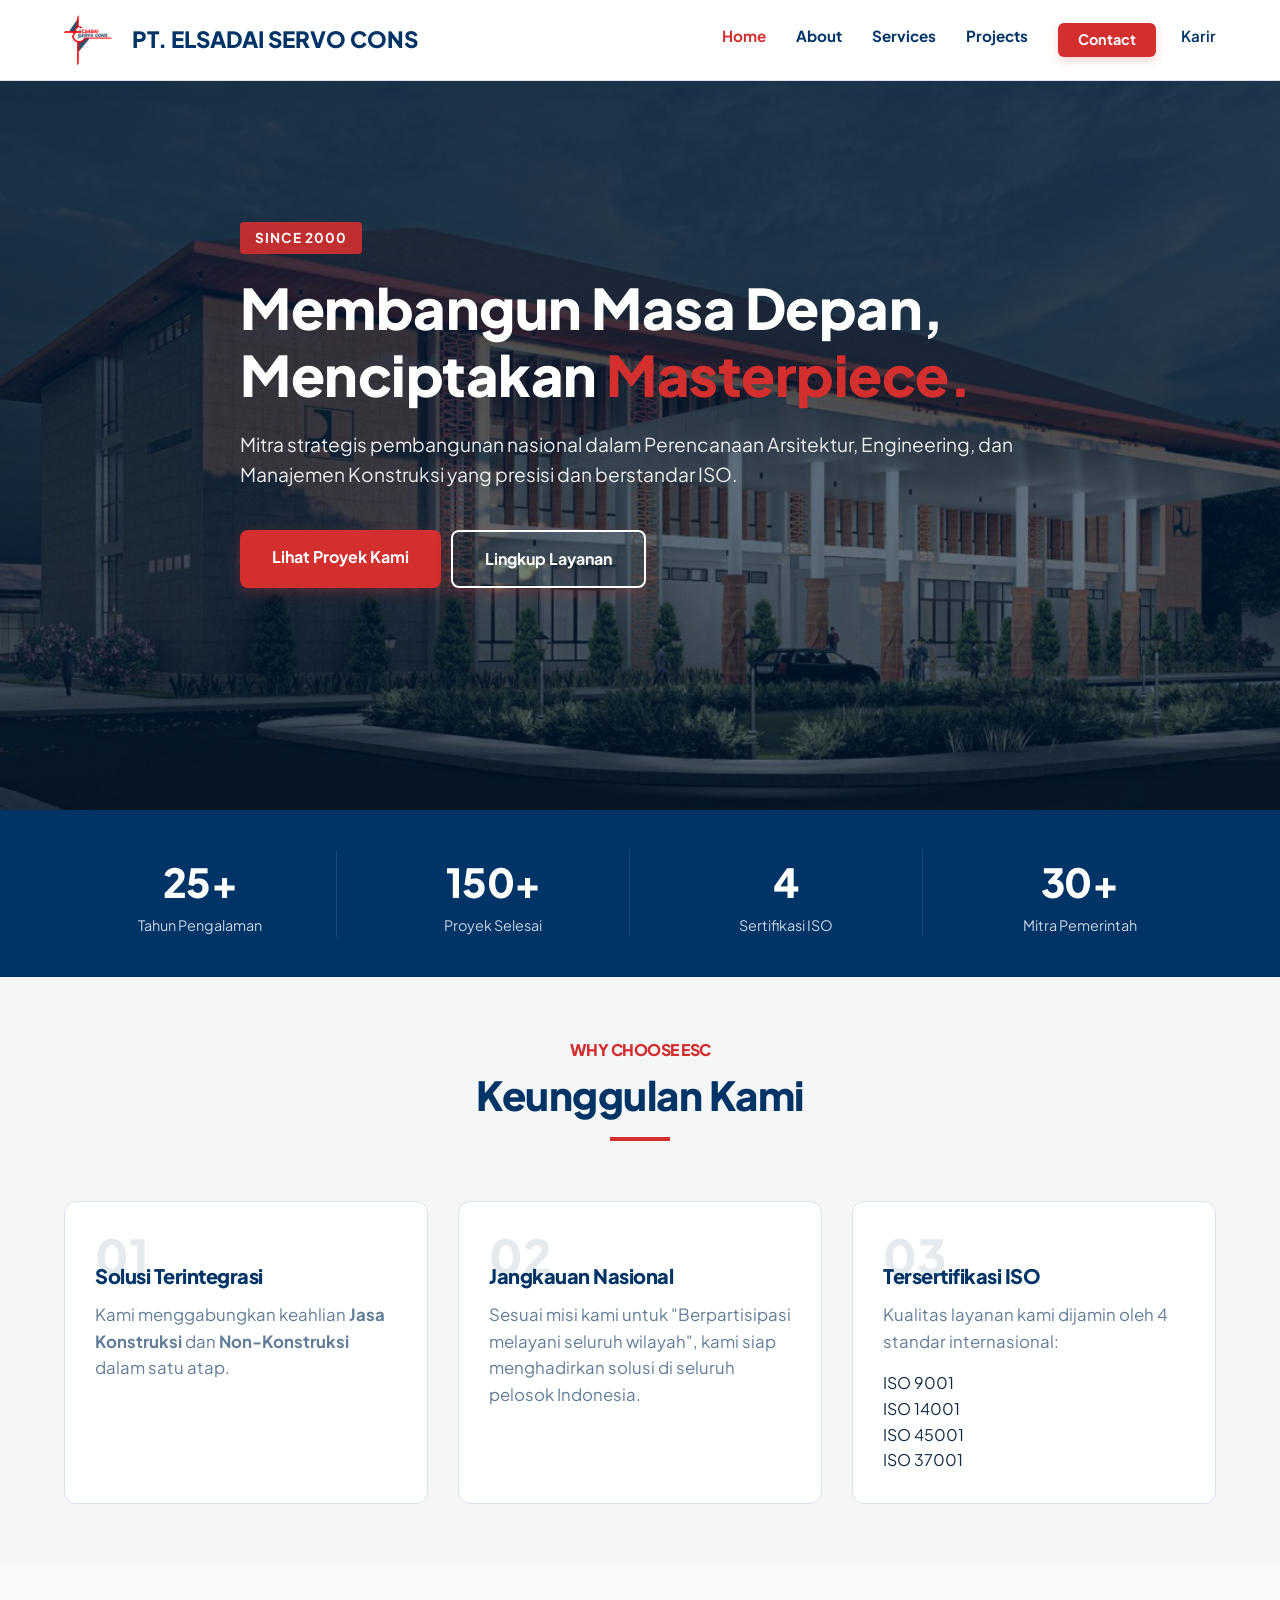
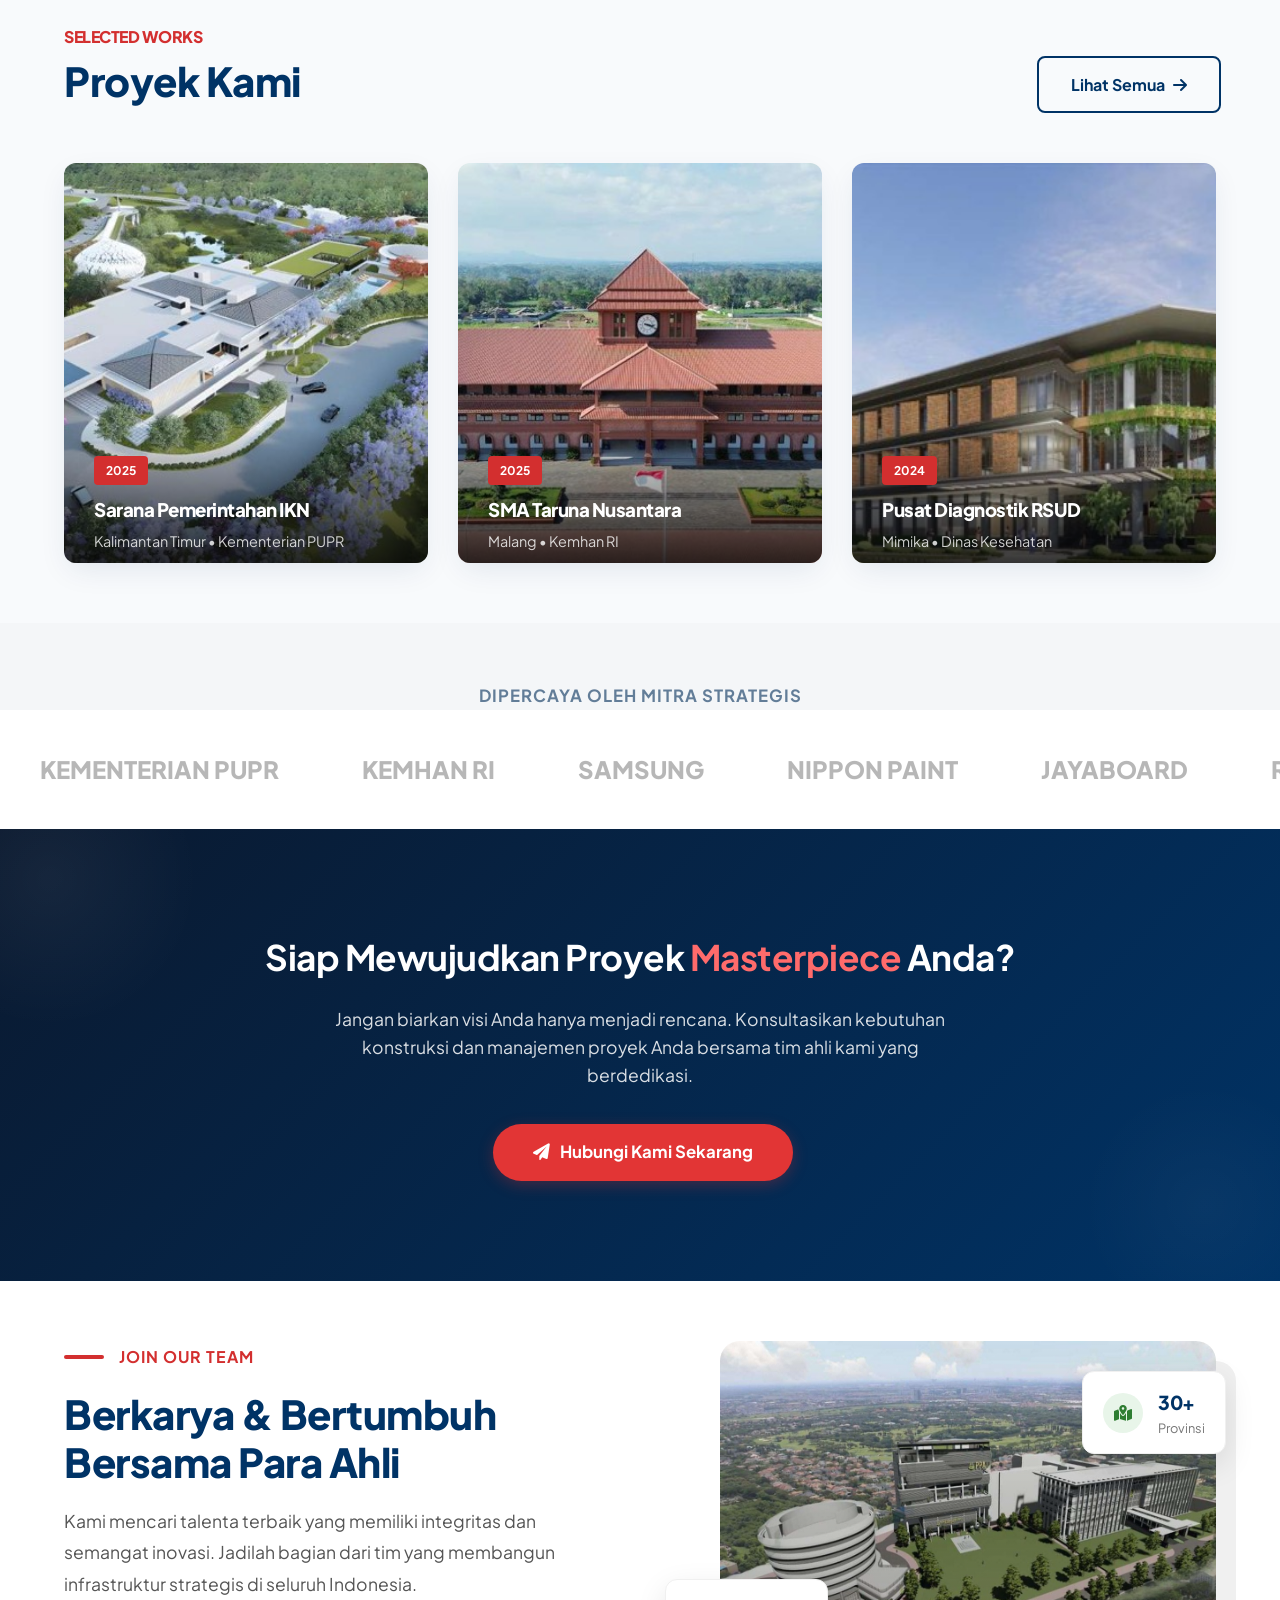
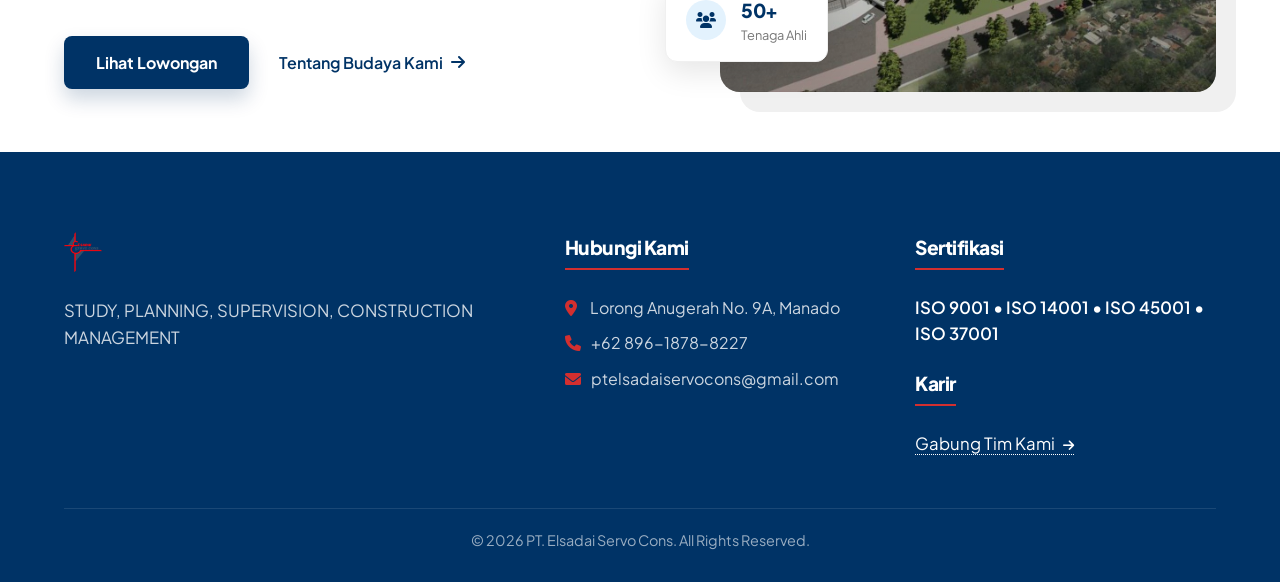
==== commit 4b1e56a9: "update UI" ====
--- a/index.html
+++ b/index.html
@@ -57,7 +57,7 @@
                 href="career.html"
                 style="
                   font-weight: 600;
-                  margin-left: 10px;
+                  margin-left: 0px;
                   color: var(--primary);
                 "
                 >Karir</a
@@ -304,13 +304,13 @@
     </section>
 
     <section
-      class="section-padding"
       style="
         background: linear-gradient(135deg, #0a192f 0%, #003366 100%);
         color: #fff;
         text-align: center;
         position: relative;
         overflow: hidden;
+        padding: 100px;
       "
     >
       <div
--- a/assets/css/style.css
+++ b/assets/css/style.css
@@ -122,6 +122,7 @@
 .nav-btn {
   display: inline-block;
   padding: 14px 32px;
+  margin-right: -5px;
   font-weight: 700;
   border-radius: 8px;
   text-decoration: none;
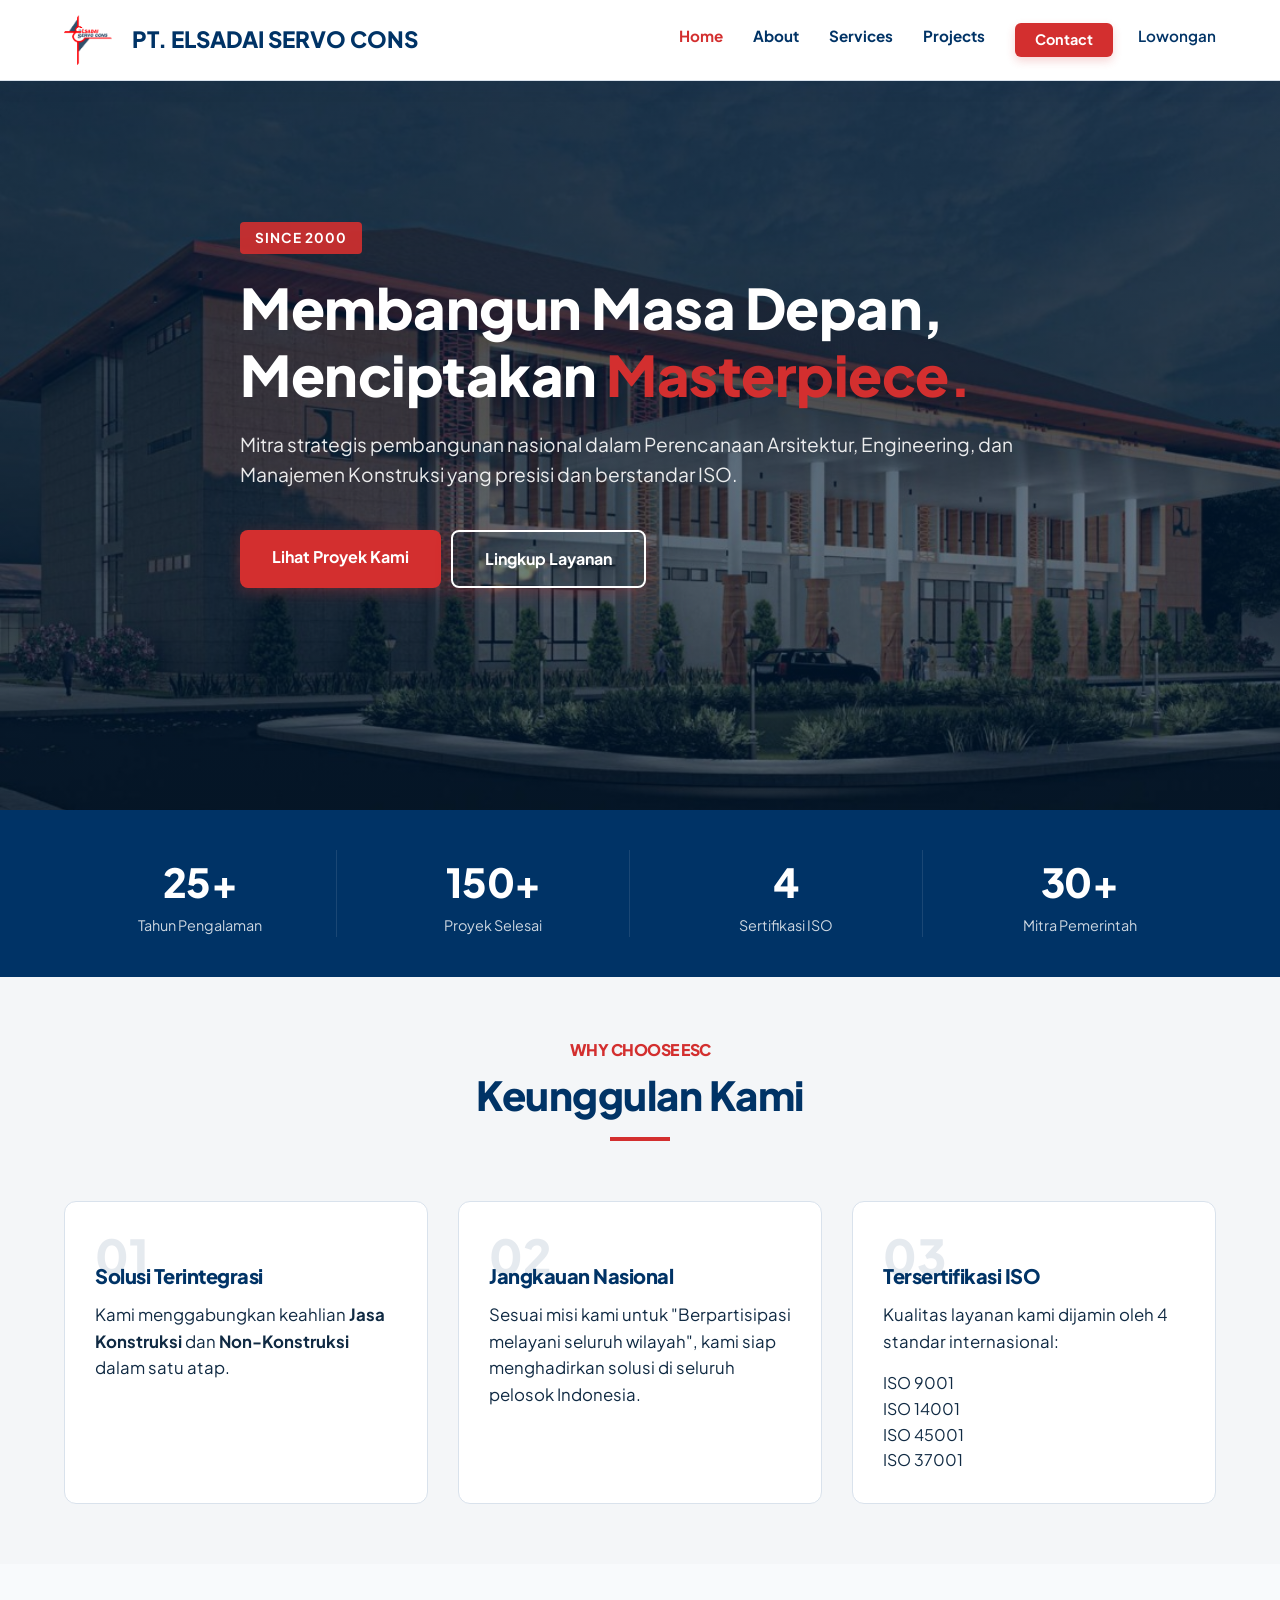
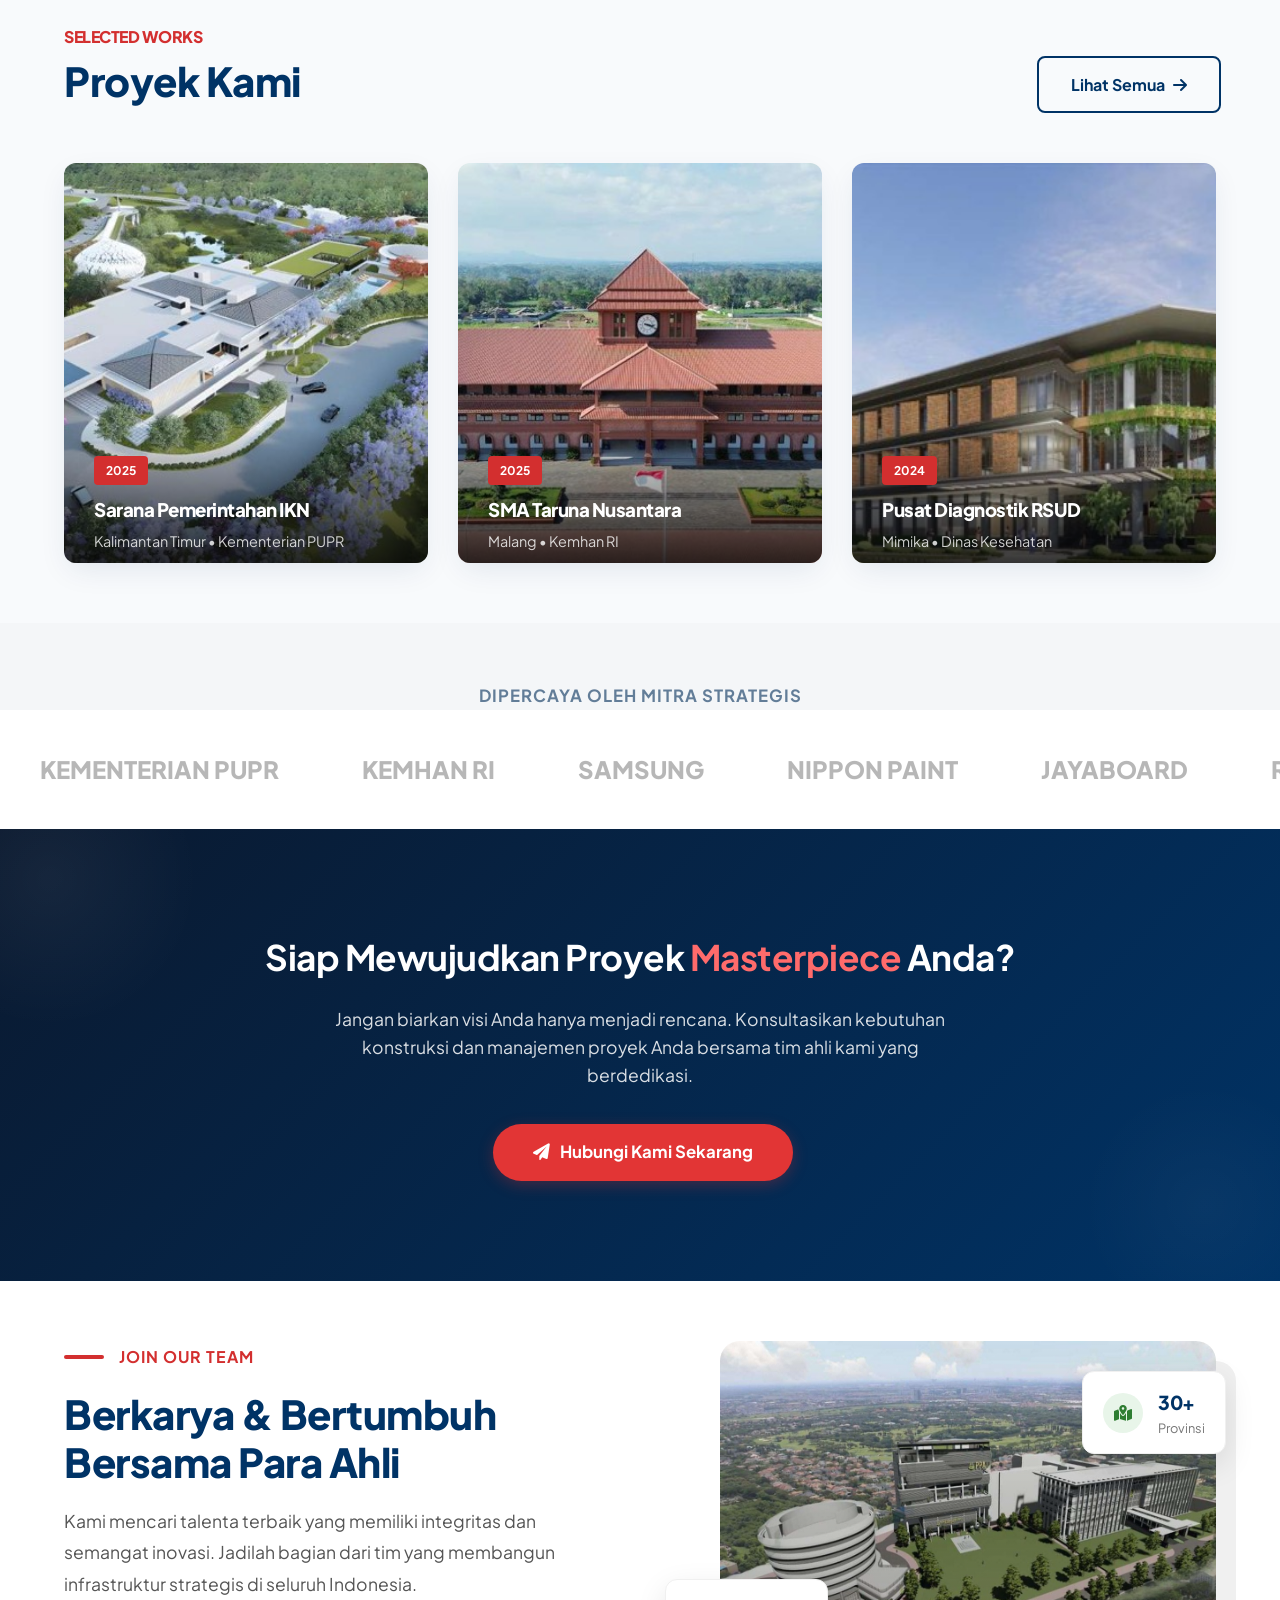
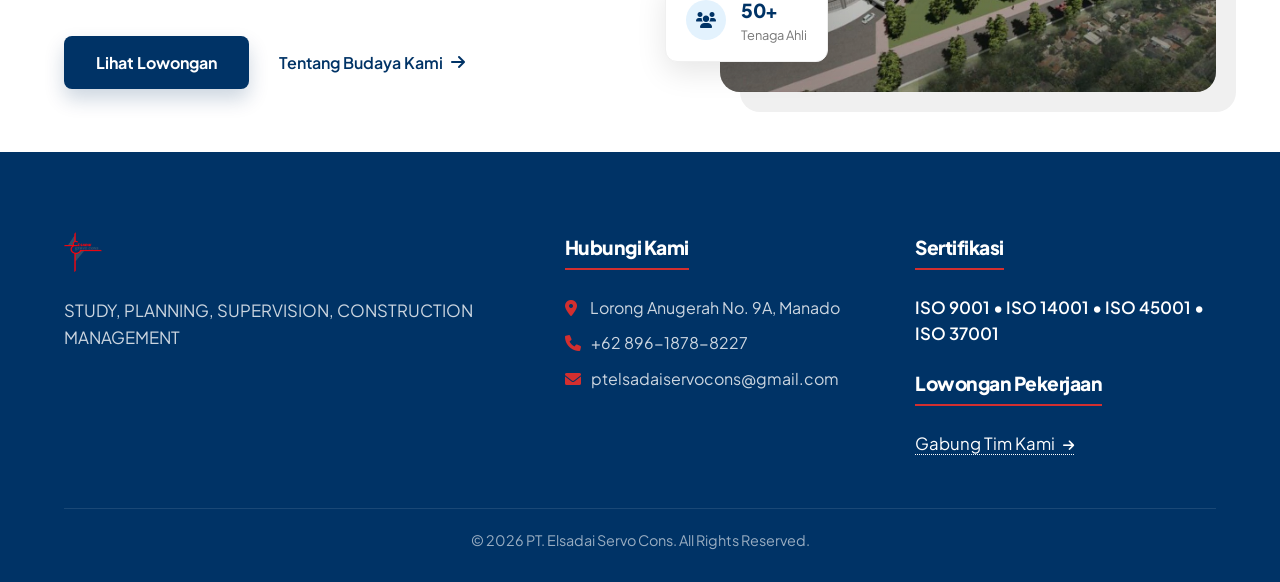
==== commit 68ba093c: "update career.html" ====
--- a/index.html
+++ b/index.html
@@ -60,7 +60,7 @@
                   margin-left: 0px;
                   color: var(--primary);
                 "
-                >Karir</a
+                >Lowongan</a
               >
             </li>
           </ul>
@@ -646,7 +646,7 @@
             <p style="color: #fff; font-weight: 600; margin-bottom: 20px">
               ISO 9001 • ISO 14001 • ISO 45001 • ISO 37001
             </p>
-            <h4>Karir</h4>
+            <h4>Lowongan Pekerjaan</h4>
             <p style="margin: 0">
               <a
                 href="career.html"
--- a/assets/css/style.css
+++ b/assets/css/style.css
@@ -61,7 +61,7 @@
   margin-bottom: 10px;
 }
 p {
-  color: var(--text-muted);
+  /* color:var(--text-muted) ; */
   font-size: 1.05rem;
 }
 a {
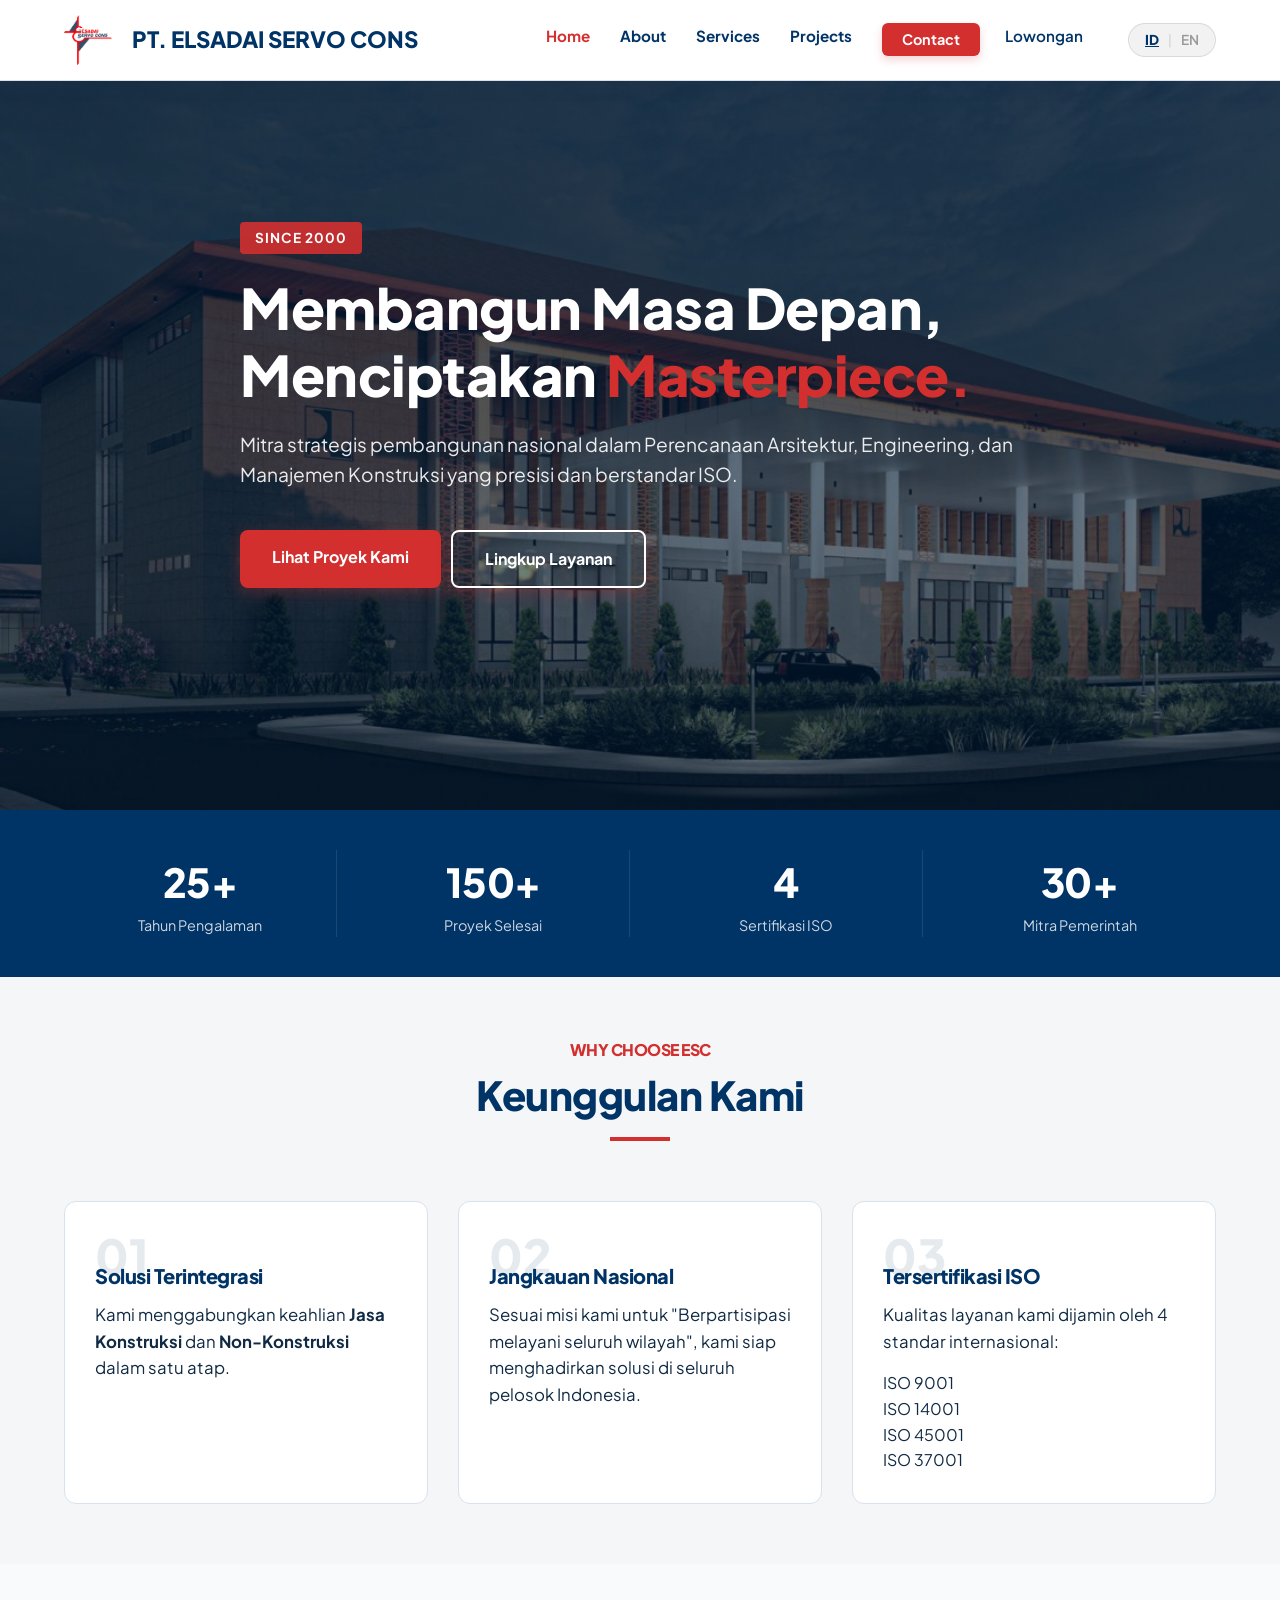
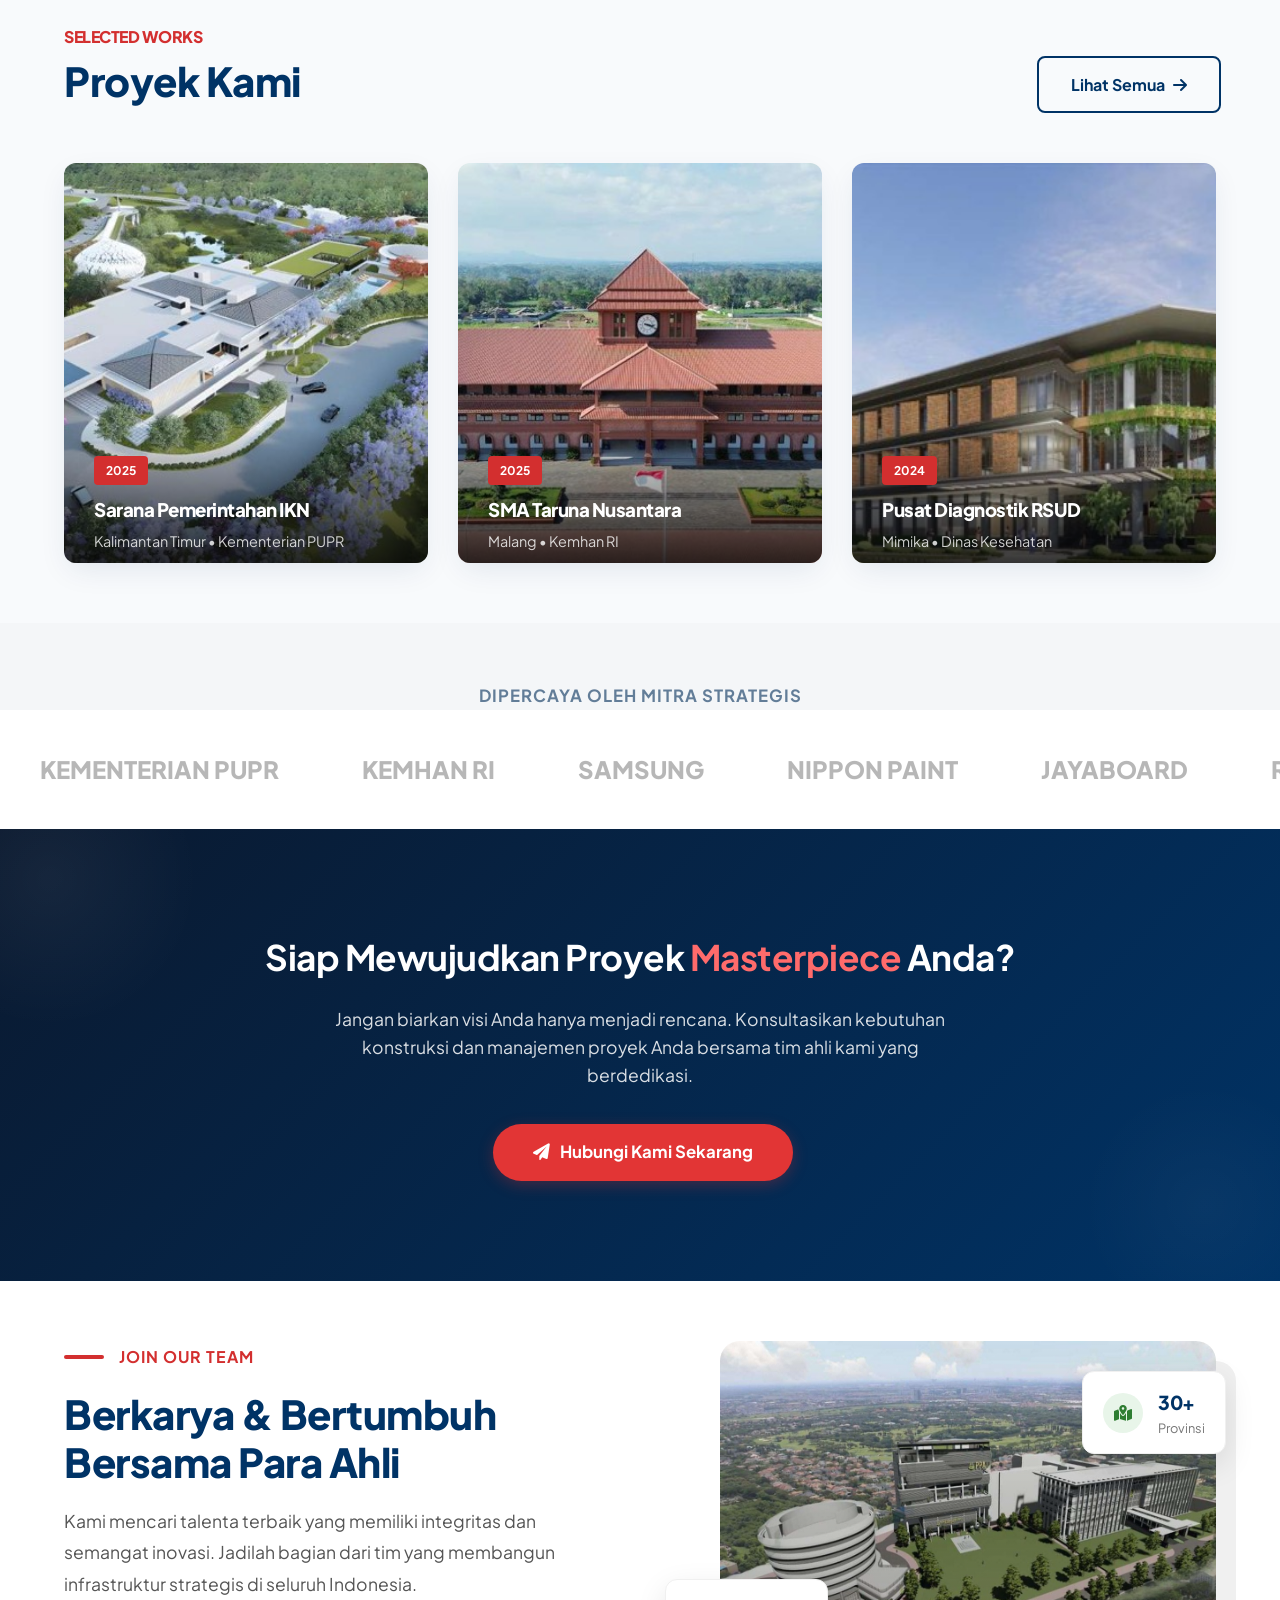
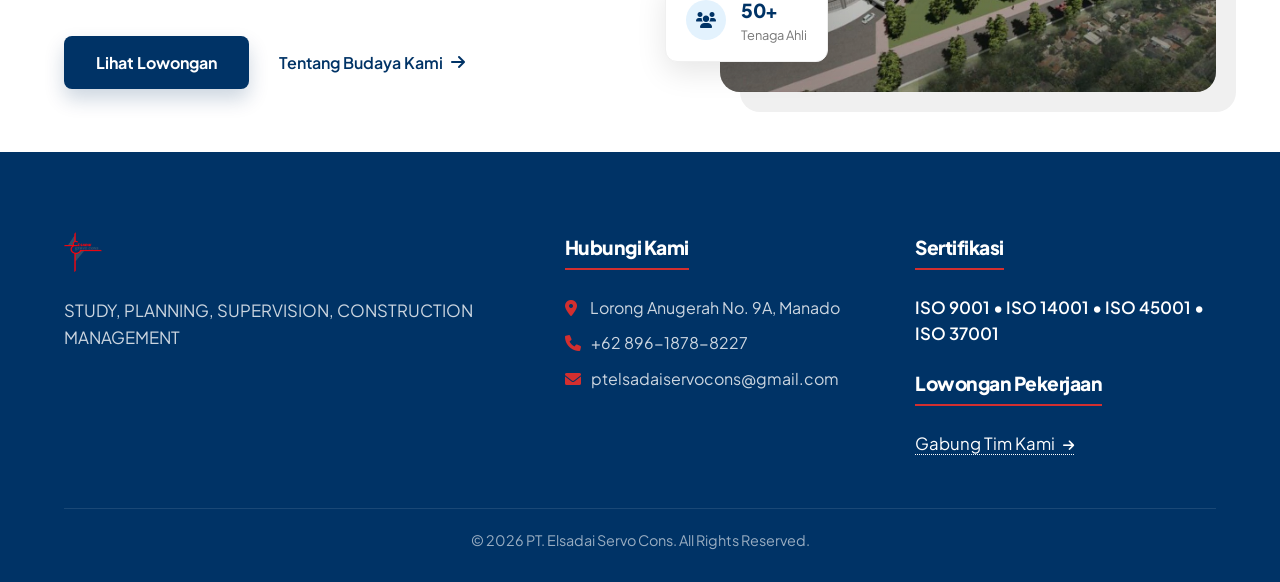
==== commit b00a0234: "dual lang feature, update new category in portofolio.html, update UI and dropdown option in career.h" ====
--- a/index.html
+++ b/index.html
@@ -10,7 +10,74 @@
     />
     <link rel="stylesheet" href="assets/css/style.css" />
     <style>
-      /* Animasi mengambang untuk elemen dekorasi */
+      /* --- TOMBOL BAHASA --- */
+      .lang-switch-container {
+        display: flex;
+        align-items: center;
+        margin-left: 15px;
+        background: rgba(0, 0, 0, 0.05);
+        padding: 5px 12px;
+        border-radius: 50px;
+        border: 1px solid rgba(0, 0, 0, 0.1);
+      }
+      .lang-option {
+        cursor: pointer;
+        font-weight: 600;
+        font-size: 0.85rem;
+        color: #999;
+        transition: 0.3s;
+        padding: 0 4px;
+      }
+      .lang-option:hover {
+        color: var(--primary);
+      }
+      .lang-option.active {
+        color: var(--primary);
+        font-weight: 800;
+        text-decoration: underline;
+      }
+      .lang-separator {
+        margin: 0 5px;
+        color: #ccc;
+        font-size: 0.8rem;
+      }
+
+      /* --- CSS ANTI-BANNER GOOGLE (MUTLAK) --- */
+
+      /* 1. Sembunyikan Frame Banner (Ada tapi tak terlihat) */
+      .goog-te-banner-frame.skiptranslate {
+        display: none !important;
+      }
+
+      /* 2. Sembunyikan Body Google (Container terluar widget) */
+      .skiptranslate {
+        display: none !important;
+      }
+
+      /* 3. Kunci Body agar tidak bisa digeser Google */
+      body {
+        top: 0px !important;
+        position: static !important;
+      }
+
+      /* 4. Sembunyikan Tooltip & Highlight */
+      .goog-tooltip {
+        display: none !important;
+      }
+      .goog-tooltip:hover {
+        display: none !important;
+      }
+      .goog-text-highlight {
+        background-color: transparent !important;
+        box-shadow: none !important;
+      }
+
+      /* 5. Pastikan Navbar Tetap di Atas */
+      header {
+        top: 0 !important;
+      }
+
+      /* Animasi */
       @keyframes floatUpDown {
         0% {
           transform: translateY(0);
@@ -36,6 +103,8 @@
     </style>
   </head>
   <body>
+    <div id="google_translate_element" style="display: none"></div>
+
     <header>
       <div class="container">
         <nav>
@@ -62,6 +131,24 @@
                 "
                 >Lowongan</a
               >
+            </li>
+
+            <li>
+              <div class="lang-switch-container">
+                <span
+                  class="lang-option"
+                  id="lang-id"
+                  onclick="setLanguage('id')"
+                  >ID</span
+                >
+                <span class="lang-separator">|</span>
+                <span
+                  class="lang-option"
+                  id="lang-en"
+                  onclick="setLanguage('en')"
+                  >EN</span
+                >
+              </div>
             </li>
           </ul>
         </nav>
@@ -87,7 +174,8 @@
             SINCE 2000
           </div>
           <h1>
-            Membangun Masa Depan,<br />Menciptakan
+            Membangun Masa Depan,<br />
+            Menciptakan
             <span style="color: var(--accent)">Masterpiece.</span>
           </h1>
           <p
@@ -217,10 +305,10 @@
             <h4 style="color: var(--accent)">SELECTED WORKS</h4>
             <h2 style="color: var(--primary); margin: 0">Proyek Kami</h2>
           </div>
-          <a href="portfolio.html" class="btn-outline"
-            >Lihat Semua
-            <i class="fas fa-arrow-right" style="margin-left: 5px"></i
-          ></a>
+          <a href="portfolio.html" class="btn-outline">
+            Lihat Semua
+            <i class="fas fa-arrow-right" style="margin-left: 5px"></i>
+          </a>
         </div>
 
         <div class="services-grid reveal">
@@ -507,7 +595,7 @@
                 width: 90%;
                 border-radius: 20px;
                 overflow: hidden;
-                box-shadow: 20px 20px 0px rgba(240, 240, 240, 1); /* Efek Depth Solid */
+                box-shadow: 20px 20px 0px rgba(240, 240, 240, 1);
               "
             >
               <img
@@ -672,6 +760,25 @@
     </footer>
 
     <button id="backToTop"><i class="fas fa-arrow-up"></i></button>
+
+    <script type="text/javascript">
+      function googleTranslateElementInit() {
+        new google.translate.TranslateElement(
+          {
+            pageLanguage: "id",
+            includedLanguages: "id,en",
+            layout: google.translate.TranslateElement.InlineLayout.SIMPLE,
+            autoDisplay: false,
+          },
+          "google_translate_element",
+        );
+      }
+    </script>
+    <script
+      type="text/javascript"
+      src="//translate.google.com/translate_a/element.js?cb=googleTranslateElementInit"
+    ></script>
+
     <script src="assets/js/main.js"></script>
   </body>
 </html>
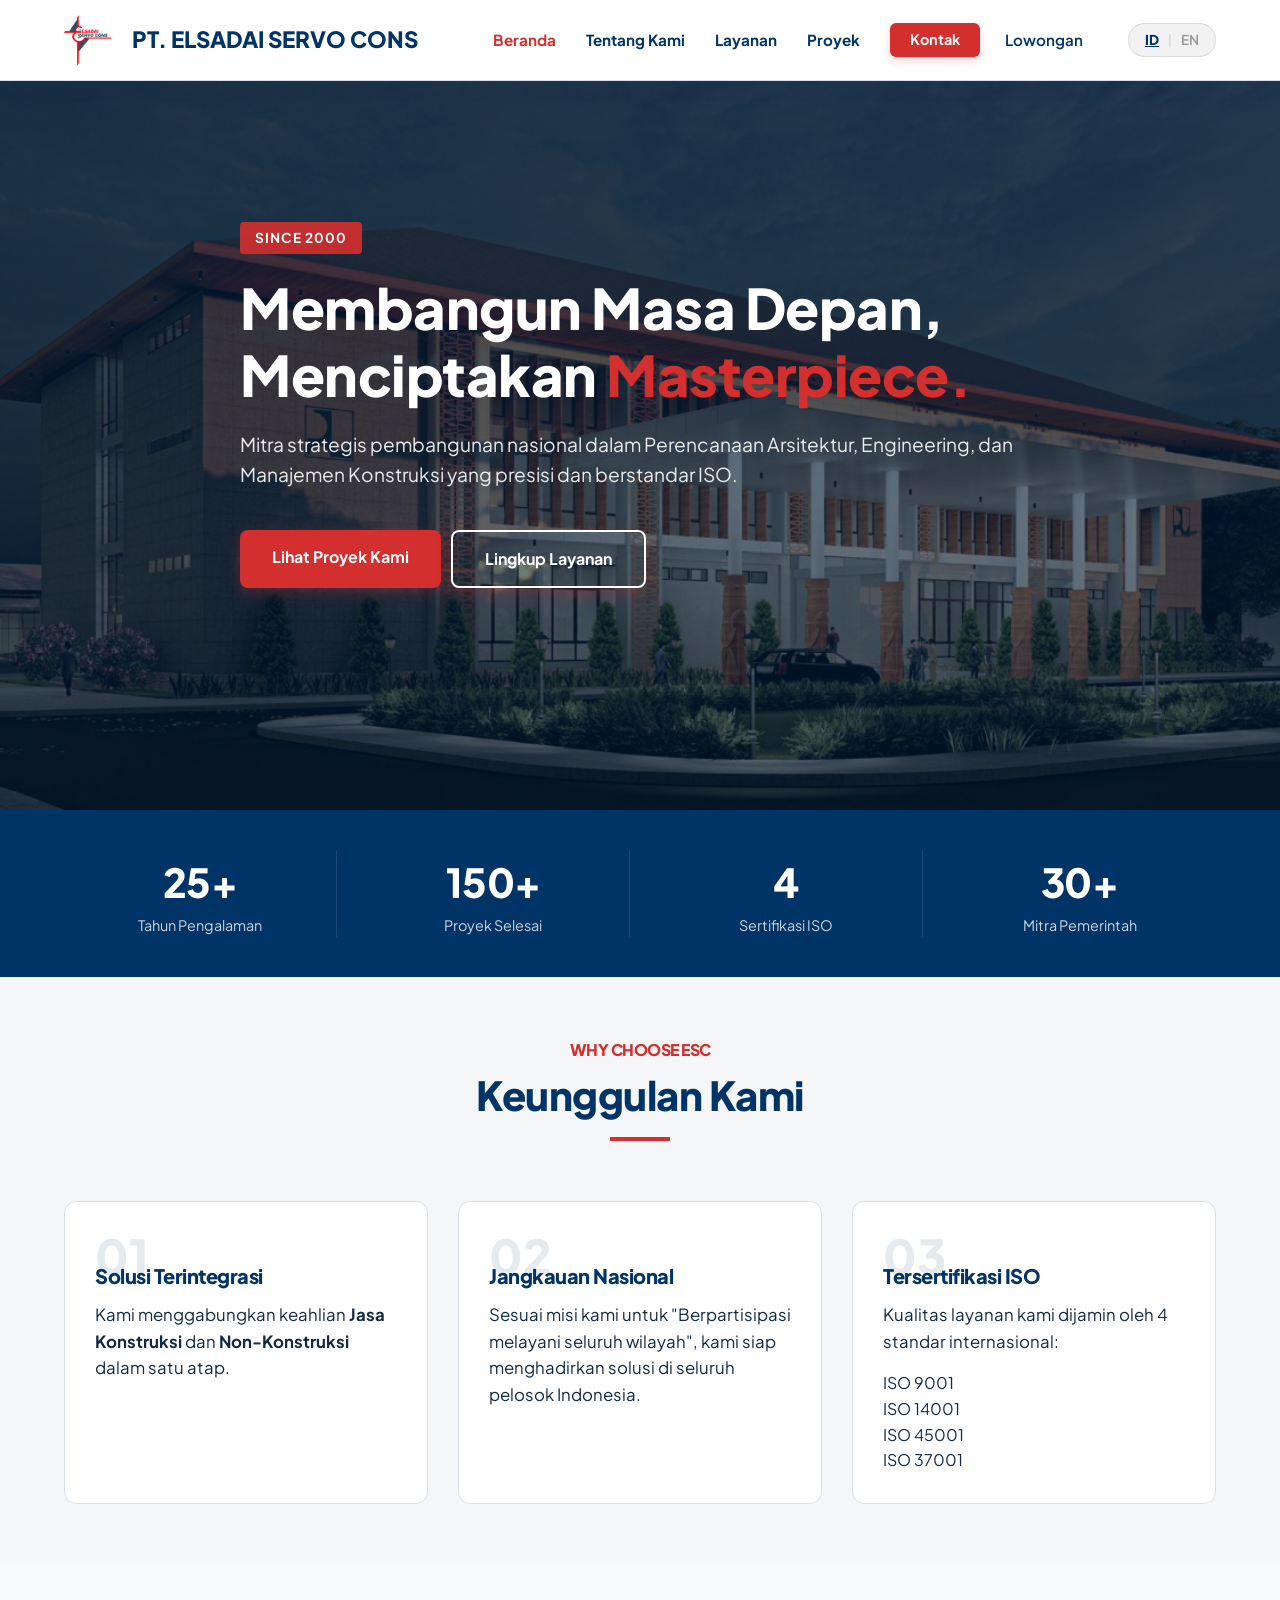
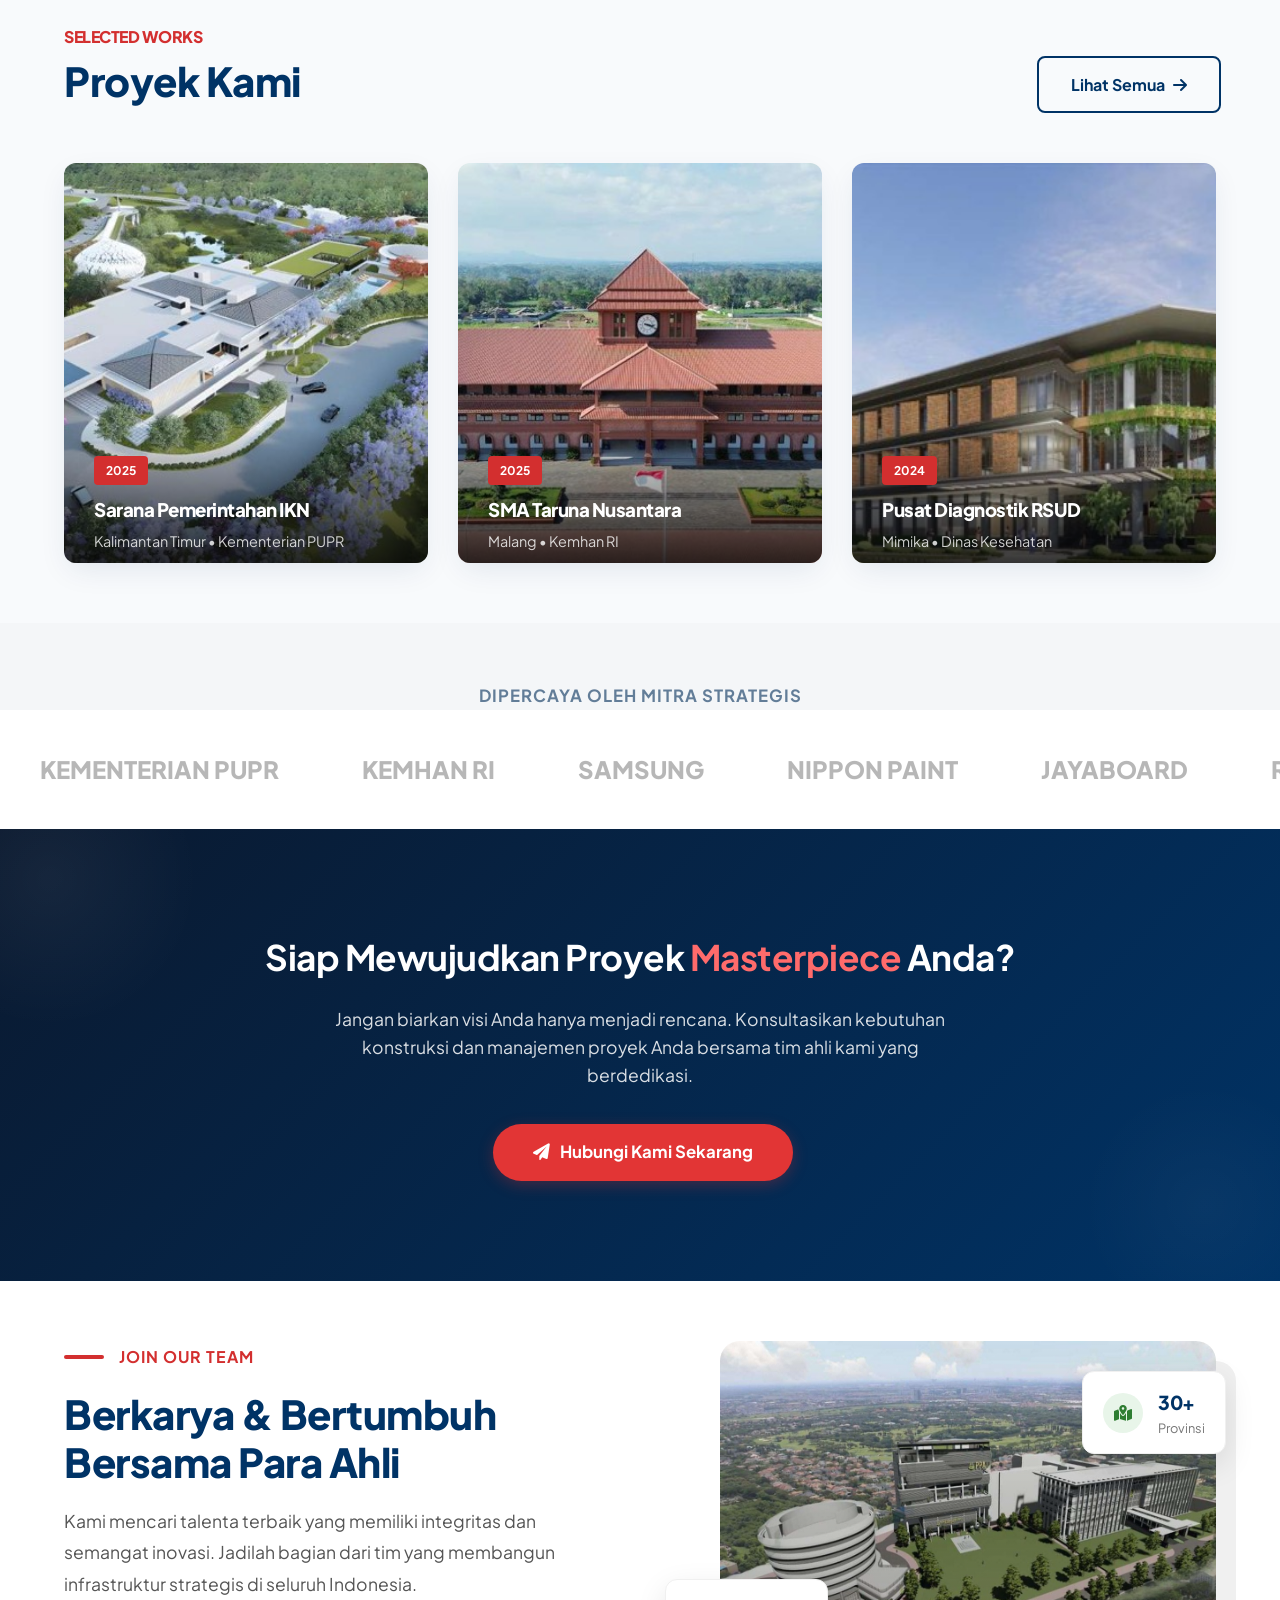
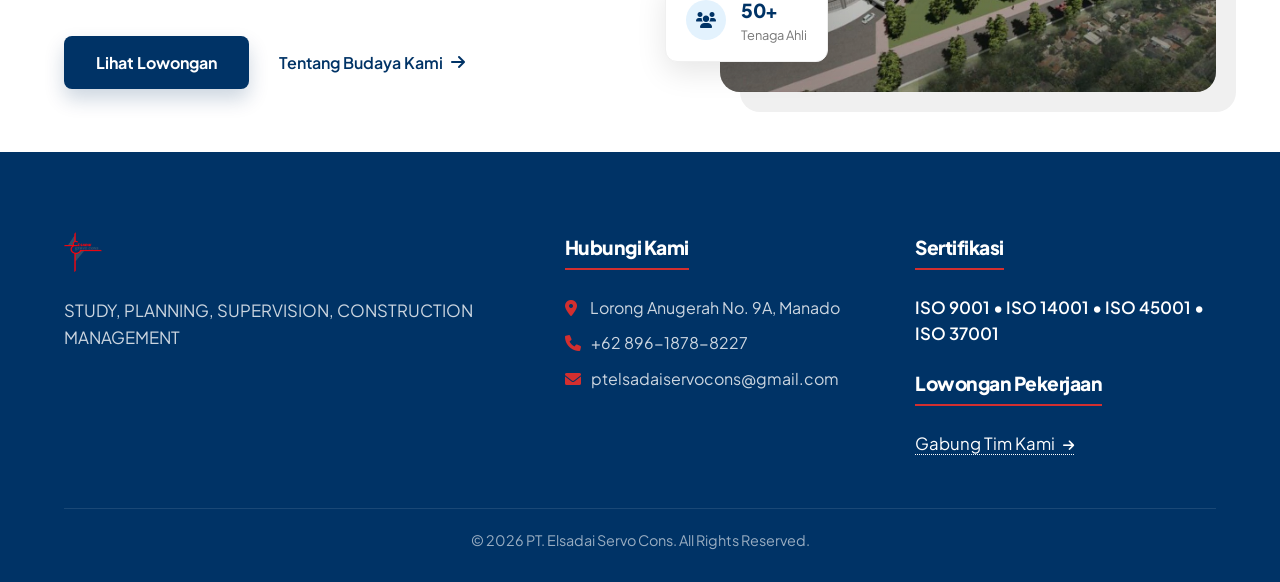
==== commit 59c04a6f: "upate translate feature" ====
--- a/index.html
+++ b/index.html
@@ -44,12 +44,19 @@
 
       /* --- CSS ANTI-BANNER GOOGLE (MUTLAK) --- */
 
-      /* 1. Sembunyikan Frame Banner (Ada tapi tak terlihat) */
-      .goog-te-banner-frame.skiptranslate {
+      /* 1. Sembunyikan Frame Banner */
+      .goog-te-banner-frame.skiptranslate,
+      .goog-te-banner-frame,
+      iframe.goog-te-banner-frame {
         display: none !important;
-      }
-
-      /* 2. Sembunyikan Body Google (Container terluar widget) */
+        visibility: hidden !important;
+        height: 0 !important;
+        width: 0 !important;
+        z-index: -9999 !important;
+        opacity: 0 !important;
+      }
+
+      /* 2. Sembunyikan Container Utama */
       .skiptranslate {
         display: none !important;
       }
@@ -57,22 +64,31 @@
       /* 3. Kunci Body agar tidak bisa digeser Google */
       body {
         top: 0px !important;
+        margin-top: 0px !important;
         position: static !important;
       }
 
-      /* 4. Sembunyikan Tooltip & Highlight */
-      .goog-tooltip {
+      /* 4. Sembunyikan Elemen UI Google Lainnya */
+      #google_translate_element,
+      .goog-te-gadget,
+      .goog-tooltip,
+      #goog-gt-tt {
         display: none !important;
-      }
-      .goog-tooltip:hover {
-        display: none !important;
-      }
+        visibility: hidden !important;
+      }
+
+      /* 5. Hapus Highlight & Font */
       .goog-text-highlight {
         background-color: transparent !important;
         box-shadow: none !important;
-      }
-
-      /* 5. Pastikan Navbar Tetap di Atas */
+        border: none !important;
+      }
+      font {
+        background-color: transparent !important;
+        box-shadow: none !important;
+      }
+
+      /* 6. Sticky Header Fix */
       header {
         top: 0 !important;
       }
@@ -98,6 +114,28 @@
         }
         100% {
           box-shadow: 0 0 0 0 rgba(226, 53, 53, 0);
+        }
+      }
+
+      /* --- RESPONSIVE FIXES KHUSUS INDEX --- */
+      @media (max-width: 768px) {
+        .hero-modern h1 {
+          font-size: 2.2rem;
+          line-height: 1.3;
+        }
+        .hero-modern .container {
+          padding: 0 20px;
+        }
+        .services-grid[style*="grid-template-columns: repeat(4, 1fr)"] {
+          grid-template-columns: repeat(2, 1fr) !important;
+        }
+        .hero-modern div[style*="display: flex"] {
+          flex-direction: column;
+          width: 100%;
+        }
+        .hero-modern .btn {
+          width: 100%;
+          margin-bottom: 10px;
         }
       }
     </style>
@@ -116,11 +154,11 @@
             <i class="fas fa-bars"></i>
           </div>
           <ul class="nav-links">
-            <li><a href="index.html" class="active">Home</a></li>
-            <li><a href="about.html">About</a></li>
-            <li><a href="services.html">Services</a></li>
-            <li><a href="portfolio.html">Projects</a></li>
-            <li><a href="contact.html" class="nav-btn">Contact</a></li>
+            <li><a href="index.html" class="active">Beranda</a></li>
+            <li><a href="about.html">Tentang Kami</a></li>
+            <li><a href="services.html">Layanan</a></li>
+            <li><a href="portfolio.html">Proyek</a></li>
+            <li><a href="contact.html" class="nav-btn">Kontak</a></li>
             <li>
               <a
                 href="career.html"
@@ -718,7 +756,7 @@
           </div>
           <div class="footer-info">
             <h4>Hubungi Kami</h4>
-            <ul>
+            <ul class="notranslate">
               <li>
                 <i class="fas fa-map-marker-alt"></i> Lorong Anugerah No. 9A,
                 Manado
@@ -780,5 +818,18 @@
     ></script>
 
     <script src="assets/js/main.js"></script>
+
+    <script>
+      setInterval(function () {
+        var banner = document.querySelector(".goog-te-banner-frame");
+        if (banner) {
+          banner.remove();
+        }
+        if (document.body.style.top && document.body.style.top !== "0px") {
+          document.body.style.setProperty("top", "0px", "important");
+          document.body.style.setProperty("position", "static", "important");
+        }
+      }, 50);
+    </script>
   </body>
 </html>
--- a/assets/css/style.css
+++ b/assets/css/style.css
@@ -39,7 +39,7 @@
   color: var(--text-main);
   font-family: var(--font-main);
   line-height: 1.6;
-  overflow-x: hidden;
+  overflow-x: hidden; /* Mencegah horizontal scroll di mobile */
 }
 
 h1,
@@ -61,7 +61,6 @@
   margin-bottom: 10px;
 }
 p {
-  /* color:var(--text-muted) ; */
   font-size: 1.05rem;
 }
 a {
@@ -133,7 +132,6 @@
 
 .btn,
 .nav-btn {
-  /* Red Button */
   background: var(--accent);
   color: #fff !important;
   box-shadow: 0 4px 15px rgba(211, 47, 47, 0.3);
@@ -146,7 +144,6 @@
 }
 
 .btn-navy {
-  /* Navy Button */
   background: var(--primary);
   color: #fff;
   margin-left: 10px;
@@ -158,7 +155,6 @@
 }
 
 .btn-outline {
-  /* Border Only */
   background: transparent;
   color: var(--primary);
   border: 2px solid var(--primary);
@@ -221,6 +217,7 @@
   margin: 0;
   padding: 0;
   list-style: none !important;
+  align-items: center; /* Vertical Center */
 }
 .nav-links li {
   list-style: none !important;
@@ -237,7 +234,6 @@
   color: var(--accent);
 }
 
-/* Remove default dots/lines */
 .nav-links a::before,
 .nav-links a::after {
   content: none !important;
@@ -252,11 +248,9 @@
   cursor: pointer;
 }
 
-/* --- FIX: NAV BAR BUTTON (CONTACT) --- */
-/* Override agar tombol di menu tidak terlalu besar */
 .nav-links .nav-btn {
-  padding: 8px 20px !important; /* REVISI: Ukuran lebih ramping */
-  font-size: 0.9rem !important; /* Font sedikit lebih kecil */
+  padding: 8px 20px !important;
+  font-size: 0.9rem !important;
   border-radius: 6px;
   line-height: 1.2;
   display: inline-block;
@@ -264,7 +258,6 @@
   color: #fff !important;
   box-shadow: 0 4px 10px rgba(211, 47, 47, 0.2);
 }
-
 .nav-links .nav-btn:hover {
   background: var(--accent-hover);
   transform: translateY(-2px);
@@ -803,7 +796,7 @@
   box-shadow: 0 5px 15px rgba(0, 51, 102, 0.2);
 }
 
-/* Grid & Cards */
+/* Grid & Cards (Modern) */
 .project-gallery {
   display: grid;
   grid-template-columns: repeat(auto-fill, minmax(350px, 1fr));
@@ -838,7 +831,6 @@
   transform: scale(1.1);
   filter: brightness(0.7);
 }
-
 .card-content-overlay {
   position: absolute;
   bottom: 0;
@@ -946,52 +938,46 @@
   color: #fff;
   padding: 80px 0 30px;
   margin-top: 0px;
-
-  /* --- FIX FINAL: FOOTER LOGO (WARNA ASLI) --- */
-  .footer-logo-img {
-    height: 40px; /* Ukuran tetap rapi */
-    width: auto;
-    max-width: 150px;
-    margin-bottom: 20px;
-    display: inline-block;
-    object-fit: contain;
-
-    /* Filter dihapus agar warna logo kembali asli */
-    filter: none;
-    opacity: 1;
-  }
-
-  .footer-info h4 {
-    color: #fff;
-    margin-bottom: 25px;
-    font-size: 1.2rem;
-    border-bottom: 2px solid var(--accent);
-    display: inline-block;
-    padding-bottom: 5px;
-  }
-  .footer-info p,
-  .footer-info li {
-    color: rgba(255, 255, 255, 0.8);
-    margin-bottom: 10px;
-  }
-  .footer-info ul li i {
-    color: var(--accent);
-    margin-right: 10px;
-  }
-  .footer-bottom {
-    border-top: 1px solid rgba(255, 255, 255, 0.1);
-    margin-top: 50px;
-    padding-top: 20px;
-    text-align: center;
-    color: rgba(255, 255, 255, 0.6);
-    font-size: 0.9rem;
-  }
+}
+.footer-logo-img {
+  height: 40px;
+  width: auto;
+  max-width: 150px;
+  margin-bottom: 20px;
+  display: inline-block;
+  object-fit: contain;
+  filter: none;
+  opacity: 1;
+}
+.footer-info h4 {
+  color: #fff;
+  margin-bottom: 25px;
+  font-size: 1.2rem;
+  border-bottom: 2px solid var(--accent);
+  display: inline-block;
+  padding-bottom: 5px;
+}
+.footer-info p,
+.footer-info li {
+  color: rgba(255, 255, 255, 0.8);
+  margin-bottom: 10px;
+}
+.footer-info ul li i {
+  color: var(--accent);
+  margin-right: 10px;
+}
+.footer-bottom {
+  border-top: 1px solid rgba(255, 255, 255, 0.1);
+  margin-top: 50px;
+  padding-top: 20px;
+  text-align: center;
+  color: rgba(255, 255, 255, 0.6);
+  font-size: 0.9rem;
 }
 
 /* =========================================
    9. ANIMATIONS & INTERACTIVE
    ========================================= */
-/* Back to Top */
 #backToTop {
   position: fixed;
   bottom: 30px;
@@ -1015,8 +1001,6 @@
   background: var(--primary);
   transform: translateY(-5px);
 }
-
-/* Scroll Reveal */
 .reveal {
   opacity: 0;
   transform: translateY(30px);
@@ -1026,8 +1010,6 @@
   opacity: 1;
   transform: translateY(0);
 }
-
-/* FadeInUp (for Titles) */
 @keyframes fadeInUp {
   from {
     opacity: 0;
@@ -1038,8 +1020,6 @@
     transform: translateY(0);
   }
 }
-
-/* Marquee Animation */
 @keyframes marquee {
   0% {
     transform: translateX(0);
@@ -1049,113 +1029,16 @@
   }
 }
 
-/* =========================================
-   10. GLOBAL RESPONSIVE
-   ========================================= */
-@media (max-width: 992px) {
-  h1 {
-    font-size: 2.8rem;
-  }
-  .hero-wrapper {
-    grid-template-columns: 1fr;
-    text-align: center;
-  }
-  .hero-image {
-    display: none;
-  }
-  .hero-stats {
-    justify-content: center;
-  }
-  .hero::before {
-    width: 100%;
-    height: 30%;
-    top: auto;
-    bottom: 0;
-    clip-path: none;
-    background: linear-gradient(to top, rgba(240, 244, 248, 1), transparent);
-  }
-}
-
-@media (max-width: 768px) {
-  /* Navigation */
-  .nav-links {
-    position: fixed;
-    top: 70px;
-    right: -100%;
-    width: 100%;
-    height: calc(100vh - 70px);
-    background: #fff;
-    flex-direction: column;
-    align-items: center;
-    justify-content: flex-start;
-    padding-top: 50px;
-    transition: 0.4s;
-    border-top: 1px solid #eee;
-  }
-  .nav-links.active {
-    right: 0;
-  }
-  .nav-links li {
-    margin-bottom: 25px;
-  }
-  .hamburger {
-    display: block;
-  }
-
-  /* Sections */
-  .hero-modern h1 {
-    font-size: 2.5rem;
-  }
-  .project-gallery {
-    grid-template-columns: 1fr;
-  }
-  .featured-project {
-    height: 350px;
-  }
-  .timeline::after {
-    left: 31px;
-  }
-  .timeline-item {
-    width: 100%;
-    padding-left: 70px;
-    padding-right: 25px;
-  }
-  .timeline-item::after {
-    left: 21px;
-  }
-  .left {
-    text-align: left;
-  }
-  .right {
-    left: 0%;
-  }
-  .right::after {
-    left: -10px;
-  }
-}
-
-/* --- FIX: 4 COLUMNS FOR VALUES --- */
-.values-grid {
-  display: grid;
-  grid-template-columns: repeat(4, 1fr); /* Paksa 4 kolom */
-  gap: 20px;
-}
-
-/* Responsif: Jadi 2 kolom di Tablet, 1 kolom di HP */
-@media (max-width: 992px) {
-  .values-grid {
-    grid-template-columns: repeat(2, 1fr);
-  }
-}
-@media (max-width: 576px) {
-  .values-grid {
-    grid-template-columns: 1fr;
-  }
+.hidden {
+  display: none;
+  animation: fadeOut 0.3s ease;
+}
+.visible {
+  display: block;
+  animation: fadeInUp 0.5s ease;
 }
 
 /* --- CONTACT PAGE STYLES --- */
-
-/* Contact Info Cards */
 .contact-icon {
   width: 60px;
   height: 60px;
@@ -1173,15 +1056,11 @@
   background: var(--accent);
   color: #fff;
 }
-
-/* Contact Form Grid */
 .contact-wrapper {
   display: grid;
   grid-template-columns: 1fr 1fr;
   gap: 50px;
 }
-
-/* Form Styles */
 .contact-form {
   background: #fff;
   padding: 40px;
@@ -1219,8 +1098,6 @@
   resize: vertical;
   min-height: 120px;
 }
-
-/* Map Container */
 .map-container {
   border-radius: 16px;
   overflow: hidden;
@@ -1235,55 +1112,167 @@
   border: 0;
 }
 
-/* Responsive Contact */
+.values-grid {
+  display: grid;
+  grid-template-columns: repeat(4, 1fr);
+  gap: 20px;
+}
+
+/* =========================================
+   10. RESPONSIVE MEDIA QUERIES (FIXED)
+   ========================================= */
+
+/* A. Tablet & Laptop Kecil (max 992px) */
 @media (max-width: 992px) {
+  h1 {
+    font-size: 2.8rem;
+  }
+  h2 {
+    font-size: 2.2rem;
+  }
+  .hero-wrapper {
+    grid-template-columns: 1fr;
+    text-align: center;
+  }
+  .hero-image {
+    display: none;
+  }
+  .services-grid,
+  .values-grid {
+    grid-template-columns: repeat(2, 1fr) !important;
+  }
+  .intro-grid {
+    grid-template-columns: 1fr !important;
+  }
   .contact-wrapper {
-    grid-template-columns: 1fr;
+    grid-template-columns: 1fr !important;
   }
   .map-container {
-    height: 350px;
-  }
-}
-
-.red-separator {
-  width: 100%;
-  height: 50px; /* Tinggi blok sesuai request (40-50px) */
-  background: var(--accent); /* Menggunakan warna merah branding */
-  margin: 0;
-  border: none;
-  display: block; /* Pastikan tampil sebagai blok penuh */
-}
-
-/* --- PROJECT FILTER TABS --- */
-.filter-btn {
-  padding: 12px 30px;
-  border: 2px solid var(--border-light);
-  background: #fff;
-  color: var(--text-muted);
-  border-radius: 50px;
-  font-weight: 700;
-  cursor: pointer;
-  transition: 0.3s;
-  margin: 0 10px;
-  font-size: 0.95rem;
-}
-
-.filter-btn:hover,
-.filter-btn.active {
-  background: var(--primary);
-  color: #fff;
-  border-color: var(--primary);
-  box-shadow: 0 5px 15px rgba(0, 51, 102, 0.2);
-}
-
-/* Class untuk menyembunyikan section */
-.hidden {
-  display: none;
-  animation: fadeOut 0.3s ease;
-}
-
-/* Class untuk memunculkan section */
-.visible {
-  display: block;
-  animation: fadeInUp 0.5s ease;
-}
+    min-height: 350px;
+  }
+  .hero::before {
+    width: 100%;
+    height: 30%;
+    top: auto;
+    bottom: 0;
+    clip-path: none;
+  }
+}
+
+/* B. Mobile Portrait (max 768px) */
+@media (max-width: 768px) {
+  /* Typography Scale Down */
+  h1 {
+    font-size: 2.2rem;
+  }
+  h2 {
+    font-size: 1.8rem;
+  }
+  .section-padding {
+    padding: 40px 0;
+  }
+
+  /* Navbar Mobile */
+  .hamburger {
+    display: block;
+    z-index: 1002;
+  }
+  .nav-links {
+    position: fixed;
+    top: 0;
+    right: -100%;
+    width: 80%;
+    height: 100vh;
+    background: #fff;
+    flex-direction: column;
+    align-items: flex-start;
+    justify-content: flex-start;
+    padding: 80px 30px;
+    transition: 0.4s;
+    box-shadow: -5px 0 15px rgba(0, 0, 0, 0.1);
+    z-index: 1001;
+  }
+  .nav-links.active {
+    right: 0;
+  }
+  .nav-links li {
+    width: 100%;
+    margin-bottom: 15px;
+  }
+  .nav-links .nav-btn {
+    width: 100%;
+    text-align: center;
+  }
+
+  /* Hero Fix */
+  .hero-modern {
+    background-attachment: scroll;
+    text-align: center;
+    padding: 0 20px;
+  }
+  .hero-mini {
+    height: auto;
+    min-height: 350px;
+    padding: 100px 20px 60px;
+  }
+
+  /* Grid Fixes */
+  .services-grid {
+    grid-template-columns: 1fr !important;
+  }
+  .values-grid {
+    grid-template-columns: 1fr !important;
+  }
+  .project-gallery {
+    grid-template-columns: 1fr !important;
+  }
+
+  /* Timeline Fix */
+  .timeline::after {
+    left: 20px;
+  }
+  .timeline-item {
+    width: 100%;
+    padding-left: 60px;
+    padding-right: 15px;
+    text-align: left;
+  }
+  .timeline-item::after {
+    left: 10px;
+    right: auto;
+  }
+  .left,
+  .right {
+    left: 0;
+    text-align: left;
+  }
+
+  /* Footer Fix */
+  footer .services-grid {
+    grid-template-columns: 1fr !important;
+    text-align: center;
+  }
+
+  /* General */
+  .container {
+    padding: 0 20px;
+  }
+  .btn,
+  .btn-navy {
+    width: 100%;
+    margin: 5px 0;
+    text-align: center;
+  }
+  .btn-navy {
+    margin-left: 0;
+  }
+
+  /* Filter Buttons */
+  .filter-container {
+    flex-direction: column;
+  }
+  .filter-btn {
+    width: 100%;
+    margin: 5px 0;
+  }
+}
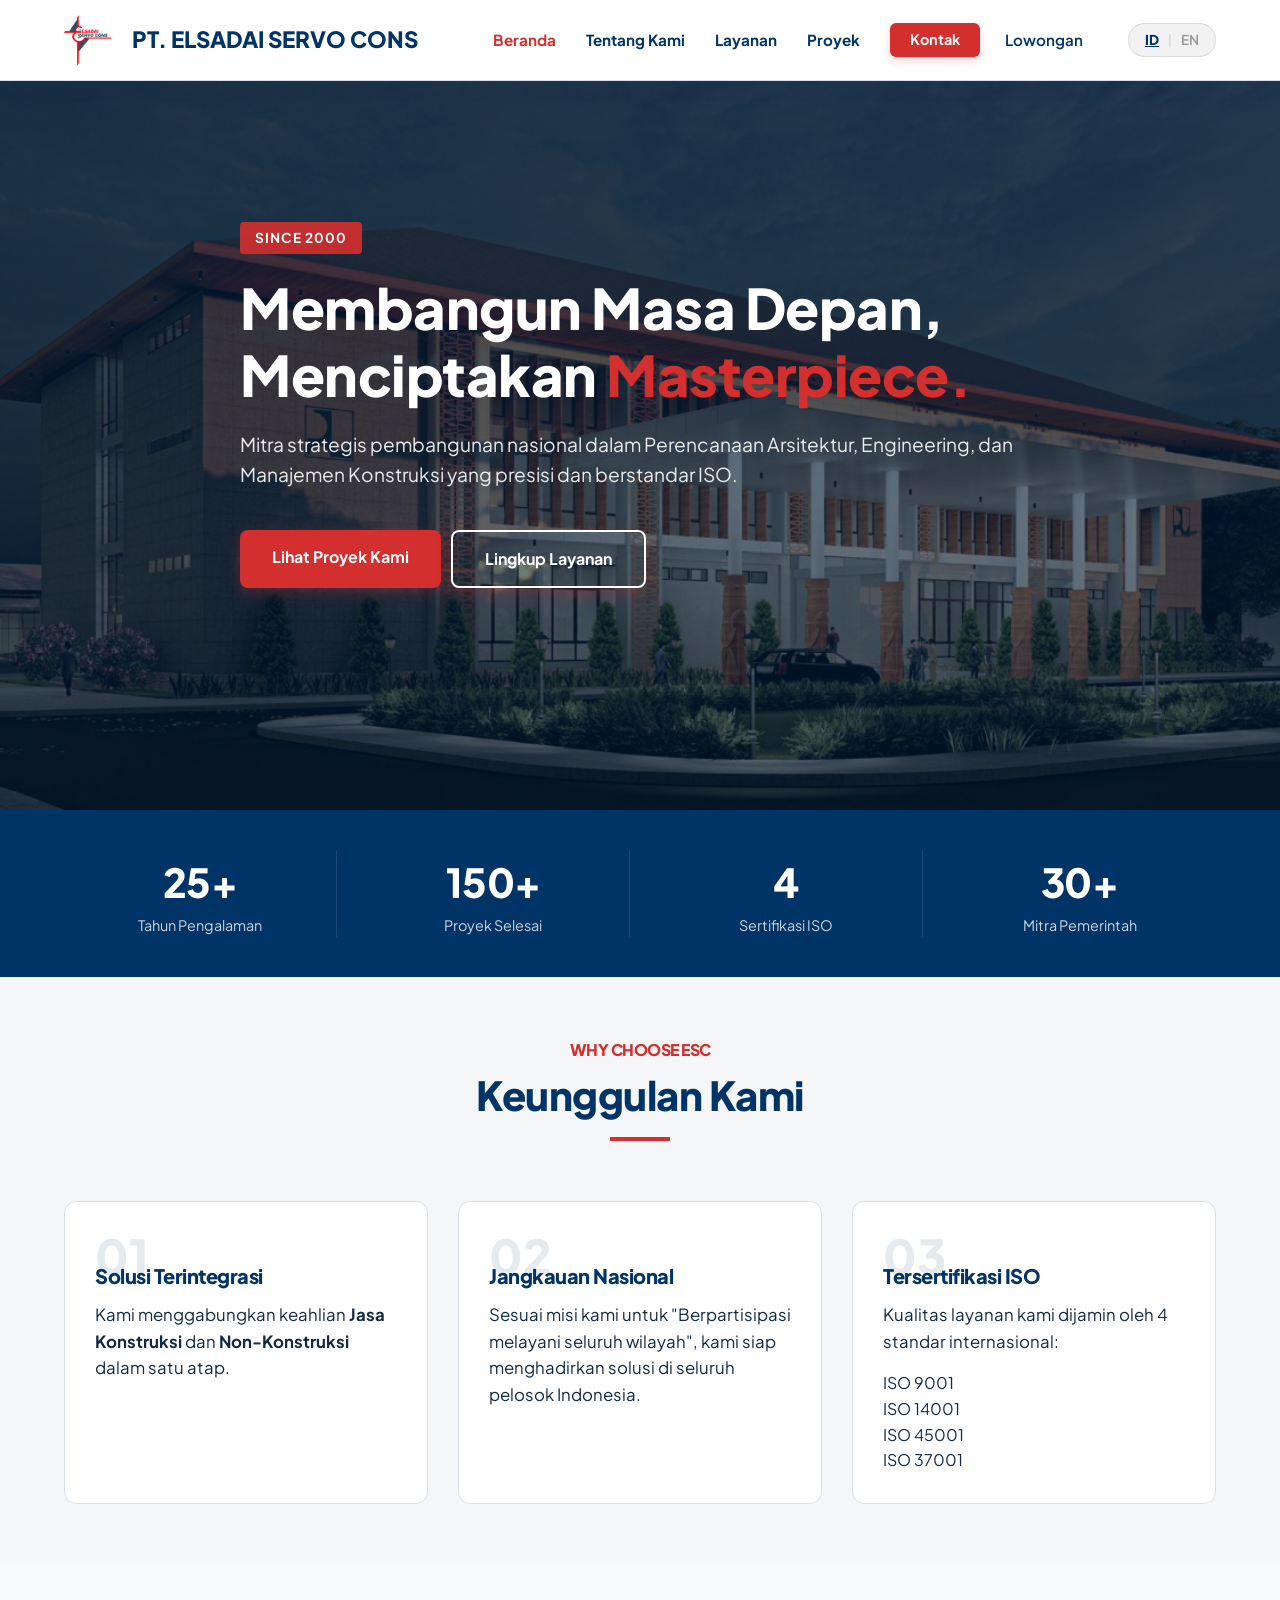
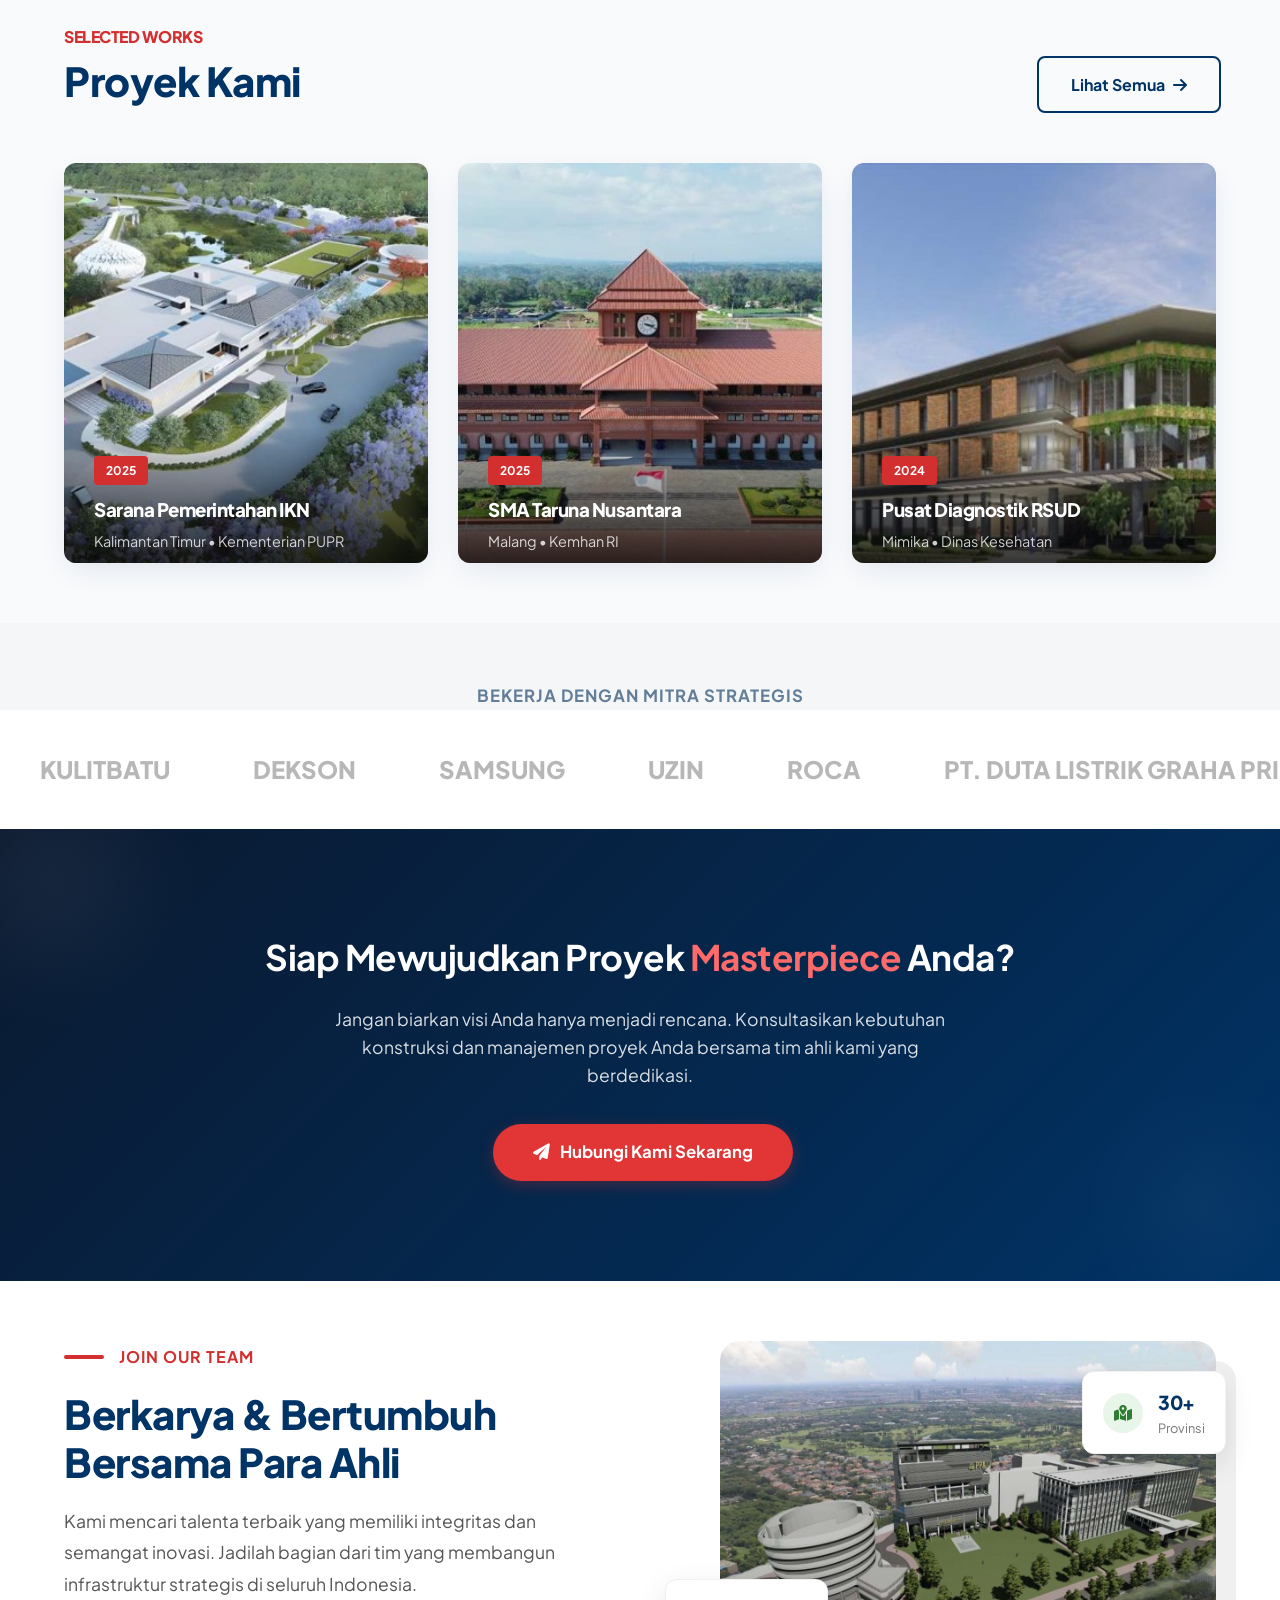
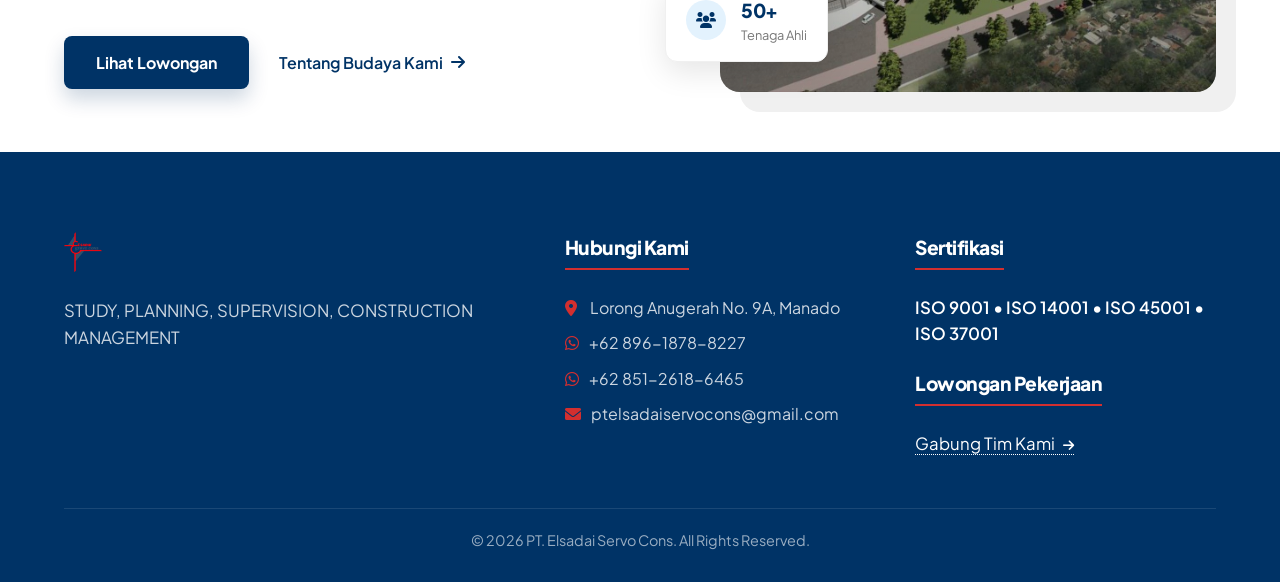
==== commit 6e548793: "update kontak footer" ====
--- a/index.html
+++ b/index.html
@@ -401,30 +401,59 @@
               letter-spacing: 1px;
             "
           >
-            Dipercaya Oleh Mitra Strategis
+            Bekerja Dengan Mitra Strategis
           </p>
         </div>
       </div>
       <div class="marquee-container">
         <div class="marquee-content">
-          <span class="partner-logo-item">KEMENTERIAN PUPR</span>
-          <span class="partner-logo-item">KEMHAN RI</span>
+          <span class="partner-logo-item">KULITBATU</span>
+          <span class="partner-logo-item">DEKSON</span>
           <span class="partner-logo-item">SAMSUNG</span>
+          <span class="partner-logo-item">UZIN</span>
+          <span class="partner-logo-item">ROCA</span>
+          <span class="partner-logo-item">PT. DUTA LISTRIK GRAHA PRIMA</span>
+          <span class="partner-logo-item">LG</span>
+          <span class="partner-logo-item">ATA</span>
+          <span class="partner-logo-item">FUJITEC</span>
+          <span class="partner-logo-item">JAYABOARD</span>
           <span class="partner-logo-item">NIPPON PAINT</span>
+          <span class="partner-logo-item">PT. ETERNITI SARANA BERKAT</span>
+          <span class="partner-logo-item">PROPAN</span>
+          <span class="partner-logo-item">BMI</span>
+          <span class="partner-logo-item">HISENSE</span>
+          <span class="partner-logo-item">CISANGKAN</span>
+          <span class="partner-logo-item">SURYAQUA</span>
+          <span class="partner-logo-item">LORENTZ SOLAR PUMPING</span>
+          <span class="partner-logo-item">ONDULINE</span>
+          <span class="partner-logo-item">PENTA PRIMA</span>
+          <span class="partner-logo-item">SOLID</span>
+          <span class="partner-logo-item">JOTUN</span>
+          <span class="partner-logo-item">ULTRACHEM</span>
+
+          <span class="partner-logo-item">KULITBATU</span>
+          <span class="partner-logo-item">DEKSON</span>
+          <span class="partner-logo-item">SAMSUNG</span>
+          <span class="partner-logo-item">UZIN</span>
+          <span class="partner-logo-item">ROCA</span>
+          <span class="partner-logo-item">PT. DUTA LISTRIK GRAHA PRIMA</span>
+          <span class="partner-logo-item">LG</span>
+          <span class="partner-logo-item">ATA</span>
+          <span class="partner-logo-item">FUJITEC</span>
           <span class="partner-logo-item">JAYABOARD</span>
-          <span class="partner-logo-item">ROCA</span>
-          <span class="partner-logo-item">DEKSON</span>
+          <span class="partner-logo-item">NIPPON PAINT</span>
+          <span class="partner-logo-item">PT. ETERNITI SARANA BERKAT</span>
           <span class="partner-logo-item">PROPAN</span>
-          <span class="partner-logo-item">LG ELECTRONICS</span>
-          <span class="partner-logo-item">KEMENTERIAN PUPR</span>
-          <span class="partner-logo-item">KEMHAN RI</span>
-          <span class="partner-logo-item">SAMSUNG</span>
-          <span class="partner-logo-item">NIPPON PAINT</span>
-          <span class="partner-logo-item">JAYABOARD</span>
-          <span class="partner-logo-item">ROCA</span>
-          <span class="partner-logo-item">DEKSON</span>
-          <span class="partner-logo-item">PROPAN</span>
-          <span class="partner-logo-item">LG ELECTRONICS</span>
+          <span class="partner-logo-item">BMI</span>
+          <span class="partner-logo-item">HISENSE</span>
+          <span class="partner-logo-item">CISANGKAN</span>
+          <span class="partner-logo-item">SURYAQUA</span>
+          <span class="partner-logo-item">LORENTZ SOLAR PUMPING</span>
+          <span class="partner-logo-item">ONDULINE</span>
+          <span class="partner-logo-item">PENTA PRIMA</span>
+          <span class="partner-logo-item">SOLID</span>
+          <span class="partner-logo-item">JOTUN</span>
+          <span class="partner-logo-item">ULTRACHEM</span>
         </div>
       </div>
     </section>
@@ -761,7 +790,8 @@
                 <i class="fas fa-map-marker-alt"></i> Lorong Anugerah No. 9A,
                 Manado
               </li>
-              <li><i class="fas fa-phone"></i>+62 896-1878-8227</li>
+              <li><i class="fab fa-whatsapp"></i>+62 896-1878-8227</li>
+              <li><i class="fab fa-whatsapp"></i>+62 851-2618-6465</li>
               <li>
                 <i class="fas fa-envelope"></i>ptelsadaiservocons@gmail.com
               </li>
--- a/assets/css/style.css
+++ b/assets/css/style.css
@@ -431,7 +431,7 @@
 }
 .marquee-content {
   display: inline-block;
-  animation: marquee 25s linear infinite;
+  animation: marquee 60s linear infinite;
 }
 .partner-logo-item {
   display: inline-block;
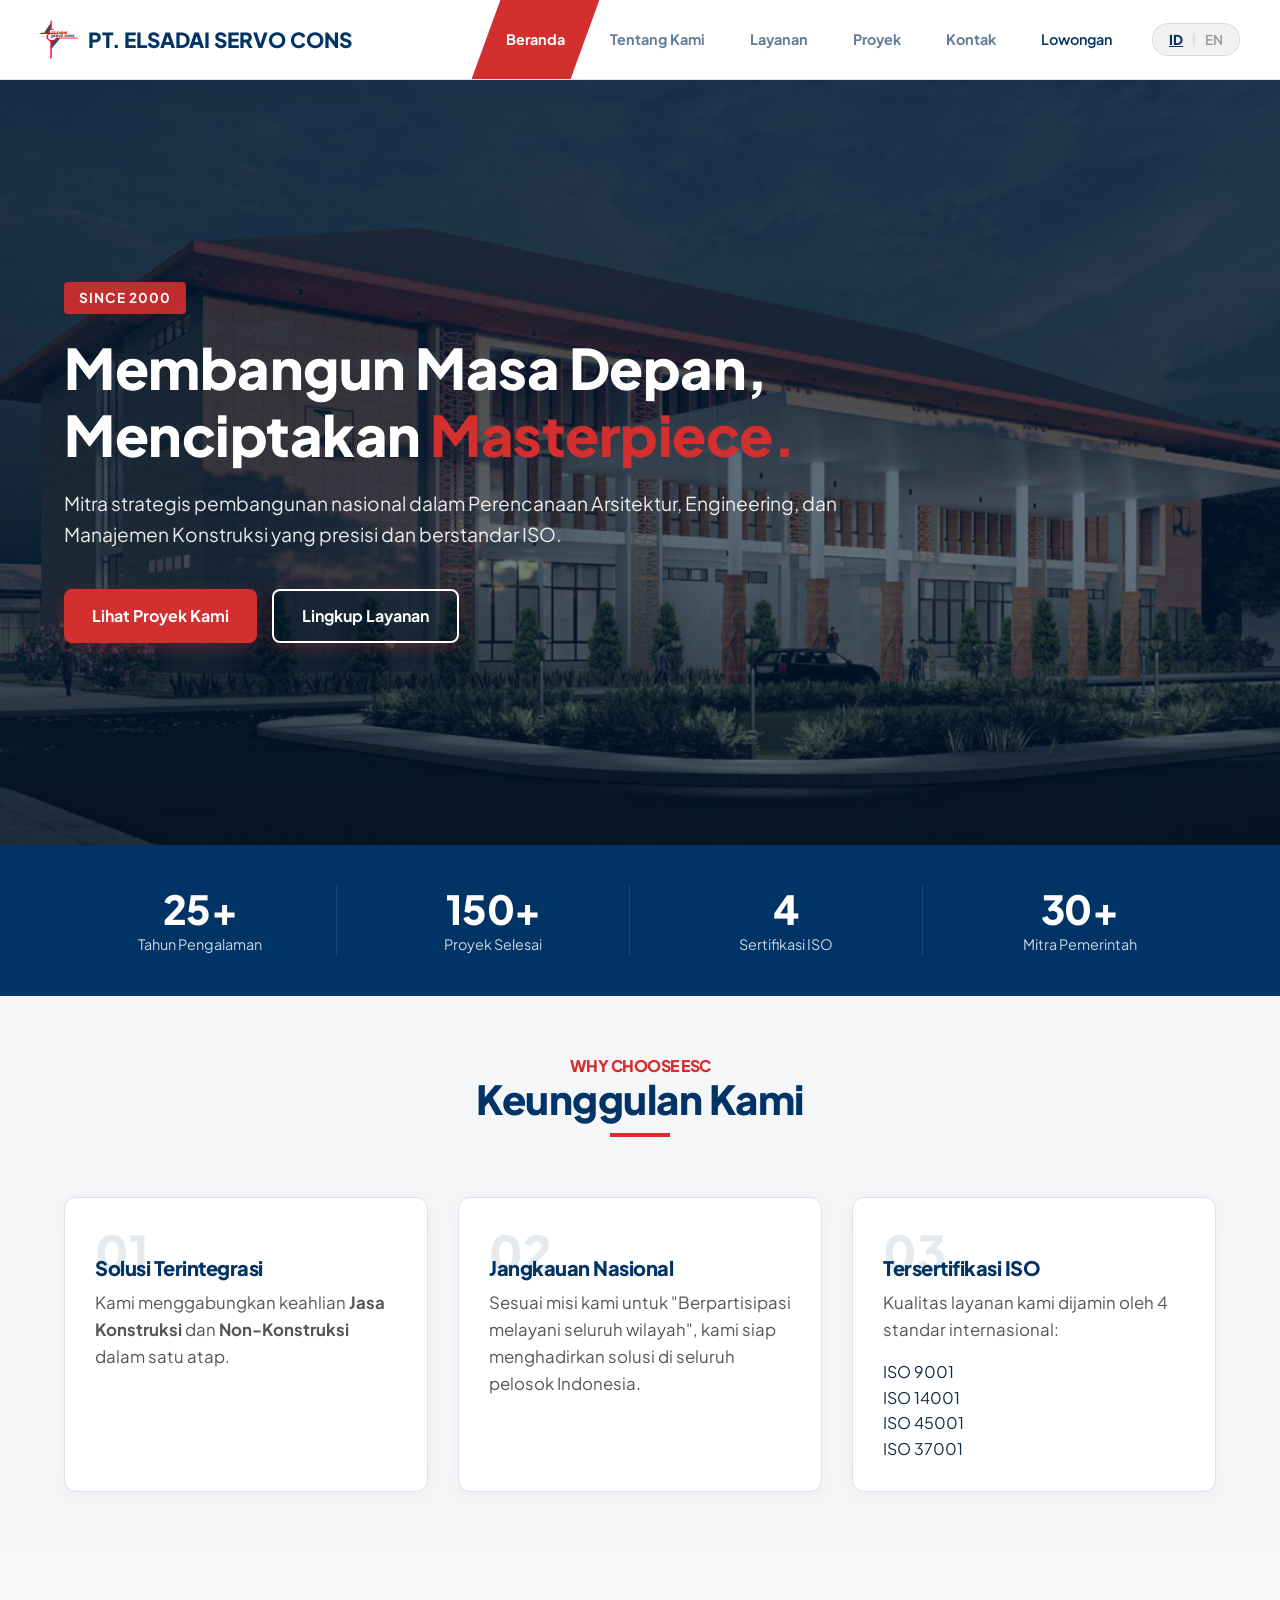
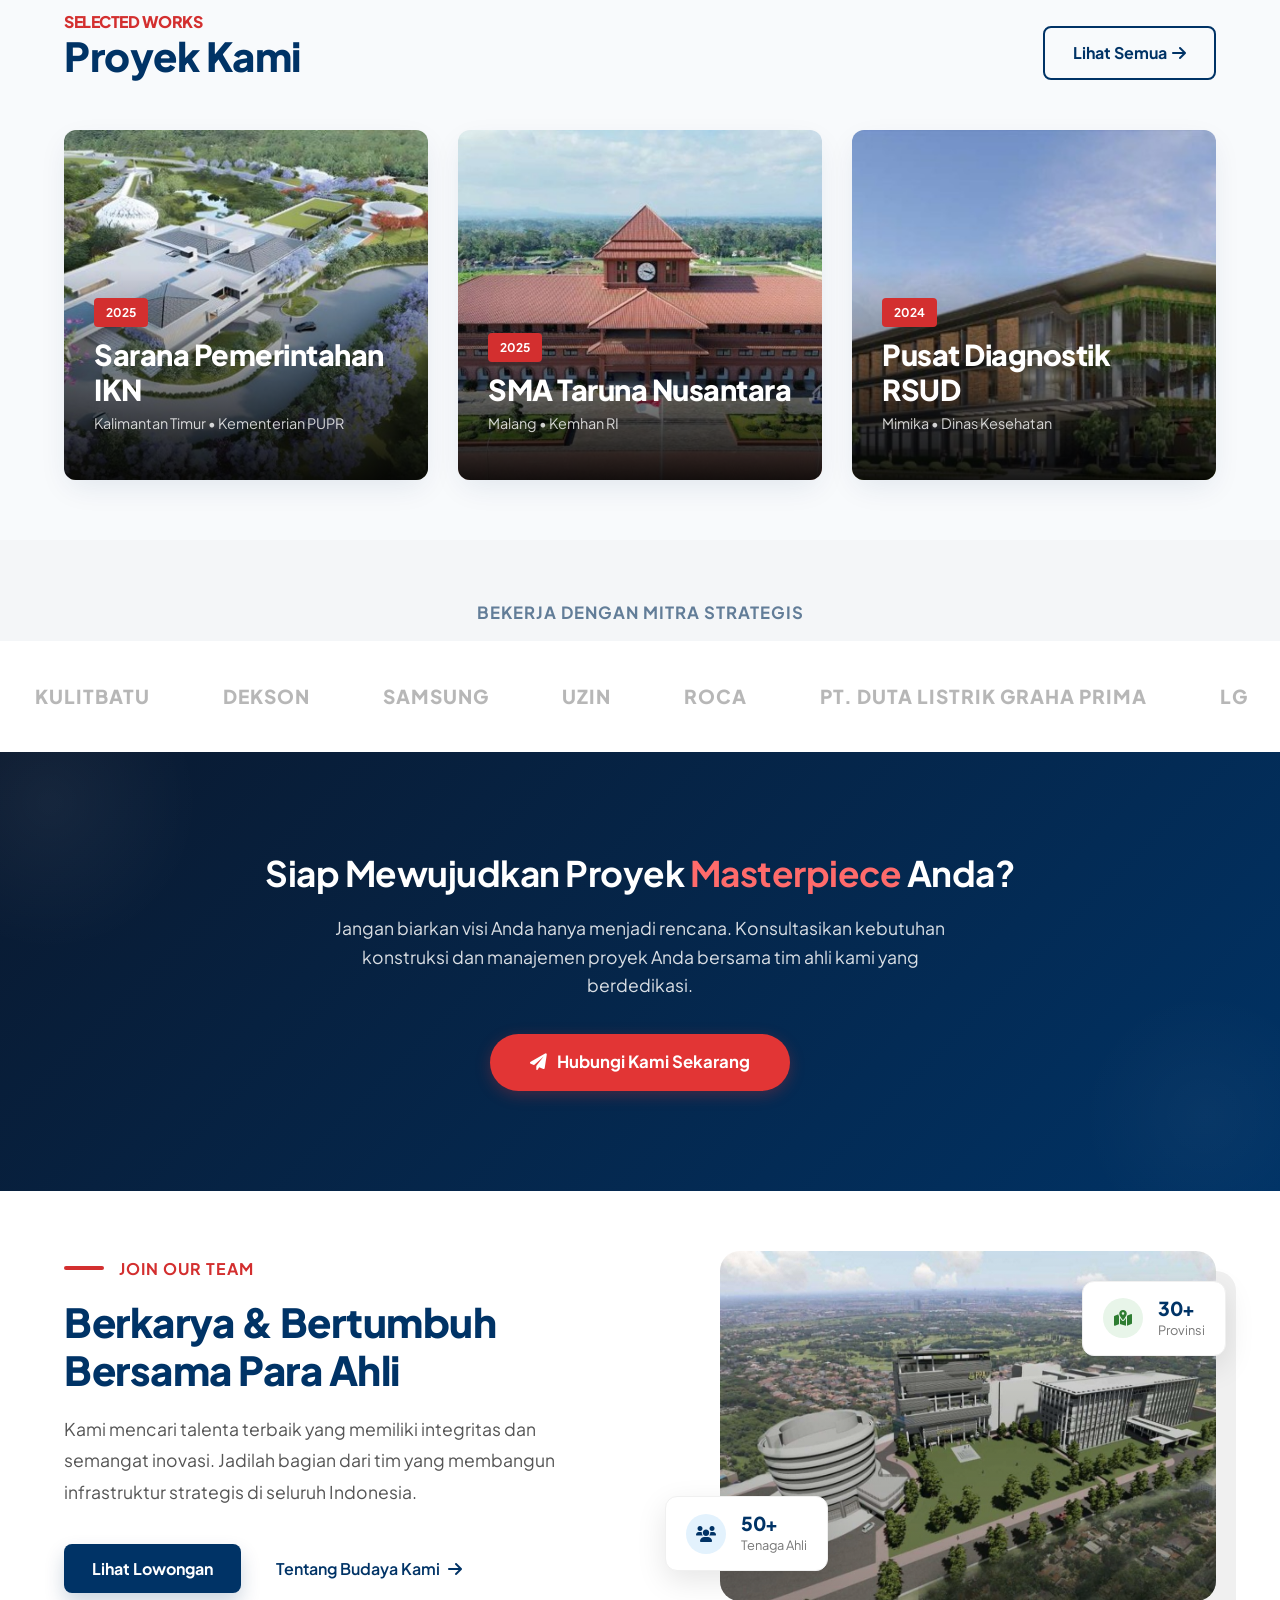
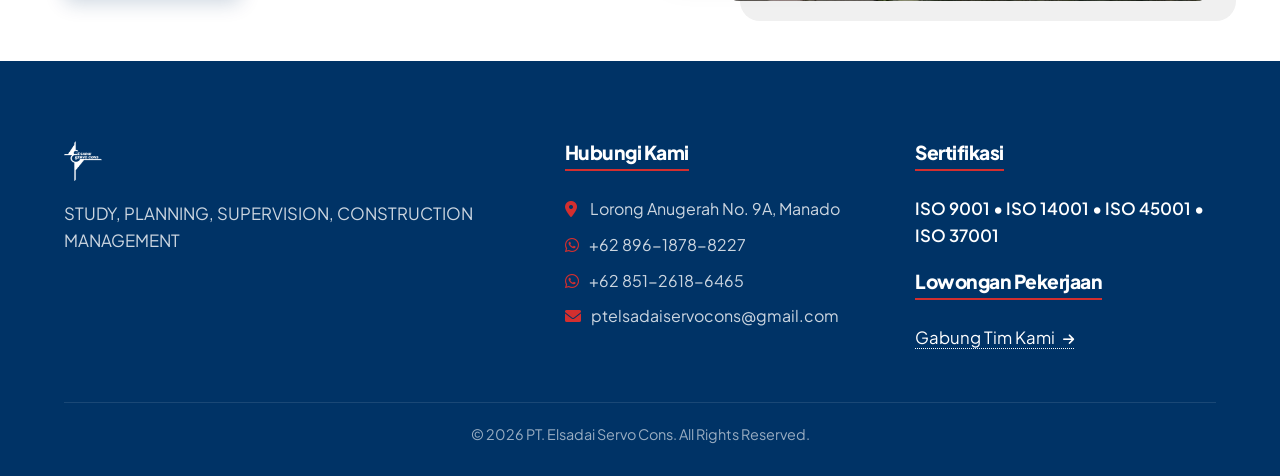
==== commit e43c3753: "update UI nav header, update image logo klien" ====
--- a/index.html
+++ b/index.html
@@ -158,7 +158,7 @@
             <li><a href="about.html">Tentang Kami</a></li>
             <li><a href="services.html">Layanan</a></li>
             <li><a href="portfolio.html">Proyek</a></li>
-            <li><a href="contact.html" class="nav-btn">Kontak</a></li>
+            <li><a href="contact.html">Kontak</a></li>
             <li>
               <a
                 href="career.html"
--- a/assets/css/style.css
+++ b/assets/css/style.css
@@ -5,22 +5,19 @@
 
 :root {
   /* --- COLOR PALETTE --- */
-  --bg-body: #f4f6f8; /* Cool Gray Background */
+  --bg-body: #f4f6f8;
   --bg-white: #ffffff;
-
-  --primary: #003366; /* NAVY BLUE (Brand Color) */
-  --primary-dark: #001f3f; /* Darker Navy */
-
-  --accent: #d32f2f; /* RED (Accent/Action Color) */
-  --accent-hover: #b71c1c; /* Darker Red */
-
-  --text-main: #102a43; /* Dark Blue Text */
-  --text-muted: #627d98; /* Muted Blue Text */
+  --primary: #003366;
+  --primary-dark: #001f3f;
+  --accent: #d32f2f;
+  --accent-hover: #b71c1c;
+  --text-main: #102a43;
+  --text-muted: #627d98;
+  --border-light: #d9e2ec;
 
   /* --- SHADOWS & BORDERS --- */
   --shadow-soft: 0 10px 30px -5px rgba(0, 51, 102, 0.1);
   --shadow-hover: 0 20px 40px -5px rgba(211, 47, 47, 0.2);
-  --border-light: #d9e2ec;
 
   /* --- TYPOGRAPHY & TRANSITIONS --- */
   --font-main: "Plus Jakarta Sans", sans-serif;
@@ -32,6 +29,7 @@
   margin: 0;
   padding: 0;
   scroll-behavior: smooth;
+  -webkit-tap-highlight-color: transparent;
 }
 
 body {
@@ -39,9 +37,11 @@
   color: var(--text-main);
   font-family: var(--font-main);
   line-height: 1.6;
-  overflow-x: hidden; /* Mencegah horizontal scroll di mobile */
-}
-
+  overflow-x: hidden;
+  padding-top: 80px;
+}
+
+/* --- RESPONSIVE TYPOGRAPHY --- */
 h1,
 h2,
 h3,
@@ -49,20 +49,25 @@
   font-weight: 800;
   color: var(--primary);
   letter-spacing: -0.5px;
-}
-
+  line-height: 1.2;
+}
 h1 {
-  font-size: 3.5rem;
-  line-height: 1.1;
+  font-size: clamp(2rem, 5vw, 3.5rem);
   margin-bottom: 20px;
 }
 h2 {
-  font-size: 2.5rem;
+  font-size: clamp(1.6rem, 4vw, 2.5rem);
   margin-bottom: 10px;
 }
+h3 {
+  font-size: clamp(1.2rem, 3vw, 1.8rem);
+}
 p {
-  font-size: 1.05rem;
-}
+  font-size: clamp(0.95rem, 2vw, 1.05rem);
+  color: #555;
+  margin-bottom: 15px;
+}
+
 a {
   text-decoration: none;
   color: inherit;
@@ -70,6 +75,7 @@
 }
 img {
   max-width: 100%;
+  height: auto;
   display: block;
 }
 ul {
@@ -78,15 +84,14 @@
 
 /* Custom Scrollbar */
 ::-webkit-scrollbar {
-  width: 10px;
+  width: 8px;
 }
 ::-webkit-scrollbar-track {
   background: #f1f1f1;
 }
 ::-webkit-scrollbar-thumb {
   background: var(--primary);
-  border-radius: 5px;
-  border: 2px solid #f1f1f1;
+  border-radius: 4px;
 }
 ::-webkit-scrollbar-thumb:hover {
   background: var(--accent);
@@ -100,6 +105,7 @@
    2. UTILITIES & BUTTONS
    ========================================= */
 .container {
+  width: 100%;
   max-width: 1200px;
   margin: 0 auto;
   padding: 0 24px;
@@ -119,15 +125,17 @@
 .btn-navy,
 .btn-outline,
 .nav-btn {
-  display: inline-block;
-  padding: 14px 32px;
-  margin-right: -5px;
+  display: inline-flex;
+  align-items: center;
+  justify-content: center;
+  padding: 12px 28px;
   font-weight: 700;
   border-radius: 8px;
   text-decoration: none;
   transition: var(--transition);
   border: none;
   cursor: pointer;
+  text-align: center;
 }
 
 .btn,
@@ -151,7 +159,6 @@
 .btn-navy:hover {
   background: var(--primary-dark);
   transform: translateY(-3px);
-  box-shadow: 0 10px 25px rgba(0, 51, 102, 0.3);
 }
 
 .btn-outline {
@@ -165,116 +172,144 @@
   color: #fff;
 }
 
-.btn:active,
-.btn-navy:active,
-.btn-outline:active,
-.nav-btn:active {
-  transform: scale(0.95);
-  box-shadow: none;
-}
-
 /* =========================================
-   3. HEADER & NAVIGATION
+   3. HEADER & NAVIGATION (DESKTOP)
    ========================================= */
 header {
   position: fixed;
   top: 0;
+  left: 0;
   width: 100%;
   z-index: 1000;
-  padding: 15px 0;
   background: #ffffff;
   border-bottom: 1px solid var(--border-light);
   box-shadow: 0 4px 20px rgba(0, 51, 102, 0.08);
+  height: 80px;
+  padding: 0;
   transition: 0.3s;
 }
 
+header .container {
+  height: 100%;
+  width: 100%;
+  max-width: 100% !important;
+  padding: 0 40px;
+  display: flex;
+  align-items: center;
+}
 nav {
   display: flex;
+  align-items: center;
   justify-content: space-between;
-  align-items: center;
-}
-
-/* Logo Styling */
+  width: 100%;
+  height: 100%;
+}
+
+/* LOGO */
 .logo {
-  font-size: 1.4rem;
+  font-size: clamp(1rem, 2.5vw, 1.3rem);
   font-weight: 900;
   color: var(--primary);
   display: flex;
   align-items: center;
   gap: 10px;
+  height: 100%;
+  flex-shrink: 0;
+  white-space: nowrap;
 }
 .logo img {
-  height: 50px;
+  height: clamp(30px, 4vw, 40px);
   width: auto;
   object-fit: contain;
-  margin-right: 10px;
-}
-
-/* Navigation Links */
+}
+
+/* NAV LINKS */
 .nav-links {
   display: flex;
-  gap: 30px;
+  gap: 5px;
   margin: 0;
   padding: 0;
-  list-style: none !important;
-  align-items: center; /* Vertical Center */
+  align-items: center;
+  height: 100%;
+  margin-left: auto;
 }
 .nav-links li {
-  list-style: none !important;
-}
+  height: 100%;
+  display: flex;
+  align-items: center;
+  flex-shrink: 0;
+}
+
 .nav-links a {
+  position: relative;
+  color: var(--text-muted);
+  font-weight: 700;
+  font-size: 0.9rem;
+  height: 100%;
+  display: flex;
+  align-items: center;
+  justify-content: center;
+  padding: 0 20px;
+  z-index: 1;
+  transition: all 0.3s ease;
+  white-space: nowrap;
+}
+
+.nav-links a:not(.nav-btn)::before {
+  content: "";
+  position: absolute;
+  top: 0;
+  left: 0;
+  width: 100%;
+  height: 100%;
+  background-color: var(--accent);
+  transform: skewX(-20deg);
+  border-radius: 0;
+  opacity: 0;
+  z-index: -1;
+  transition: all 0.2s ease-in-out;
+}
+
+.nav-links a.active:not(.nav-btn) {
+  color: #ffffff !important;
+}
+.nav-links a.active:not(.nav-btn)::before {
+  opacity: 1;
+}
+.nav-links a:hover:not(.active):not(.nav-btn) {
   color: var(--primary);
-  font-weight: 700;
-  font-size: 0.95rem;
-  position: relative;
-  padding: 5px 0;
-}
-.nav-links a:hover,
-.nav-links a.active {
-  color: var(--accent);
-}
-
-.nav-links a::before,
-.nav-links a::after {
-  content: none !important;
+}
+.nav-links a:hover:not(.active):not(.nav-btn)::before {
+  opacity: 0.08;
+  background-color: var(--text-muted);
+}
+
+.nav-links .nav-btn {
+  height: auto !important;
+  padding: 8px 24px !important;
+  border-radius: 50px !important;
+  margin-left: 15px;
+  transform: skewX(0) !important;
+}
+.nav-links .nav-btn::before {
   display: none !important;
 }
 
-/* Hamburger Menu */
 .hamburger {
   display: none;
-  color: var(--primary);
   font-size: 1.8rem;
   cursor: pointer;
-}
-
-.nav-links .nav-btn {
-  padding: 8px 20px !important;
-  font-size: 0.9rem !important;
-  border-radius: 6px;
-  line-height: 1.2;
-  display: inline-block;
-  background: var(--accent);
-  color: #fff !important;
-  box-shadow: 0 4px 10px rgba(211, 47, 47, 0.2);
-}
-.nav-links .nav-btn:hover {
-  background: var(--accent-hover);
-  transform: translateY(-2px);
-  box-shadow: 0 6px 15px rgba(211, 47, 47, 0.3);
+  color: var(--primary);
 }
 
 /* =========================================
-   4. HERO SECTIONS
+   4. LAYOUT GRIDS & SECTIONS
    ========================================= */
-/* A. Standard Hero (Split Layout) */
 .hero {
-  min-height: 100vh;
+  min-height: calc(100vh - 80px);
   display: flex;
   align-items: center;
   position: relative;
-  padding-top: 80px;
-  overflow: hidden;
   background: #fff;
 }
 .hero::before {
@@ -301,53 +336,35 @@
   z-index: 1;
 }
 .hero-image {
-  position: relative;
   border-radius: 20px;
   overflow: hidden;
   box-shadow: 20px 20px 0px var(--primary);
   border: 5px solid #fff;
-  transition: var(--transition);
-}
-.hero-image:hover {
-  transform: scale(1.02);
-}
-
-/* B. Hero Modern (Homepage Parallax) */
+}
+
 .hero-modern {
-  height: 90vh;
+  min-height: 85vh;
+  display: flex;
+  align-items: center;
+  color: #fff;
   background:
     linear-gradient(rgba(0, 31, 63, 0.7), rgba(0, 31, 63, 0.5)),
-    url("../images/bg2.jpg");
-  background-size: cover;
-  background-position: center;
-  background-attachment: fixed;
-  display: flex;
-  align-items: center;
-  color: #fff;
-  position: relative;
-  margin-top: 0;
+    url("../images/bg2.jpg") center/cover fixed;
 }
 .hero-modern h1 {
   color: #fff;
-  line-height: 1.2;
-}
-
-/* C. Hero Mini (Sub-pages) */
+}
+
 .hero-mini {
-  height: 45vh;
+  padding: 80px 20px;
   display: flex;
   align-items: center;
   justify-content: center;
   text-align: center;
-  background: var(--primary);
-  color: #fff;
-  position: relative;
-  background-image:
+  color: #fff;
+  background:
     linear-gradient(rgba(0, 51, 102, 0.9), rgba(0, 51, 102, 0.8)),
-    url("../images/bg1.jpg");
-  background-size: cover;
-  background-position: center;
-  padding-top: 50px;
+    url("../images/bg1.jpg") center/cover;
 }
 .hero-mini h1 {
   color: #fff;
@@ -357,98 +374,58 @@
   color: rgba(255, 255, 255, 0.8);
 }
 
-/* =========================================
-   5. GENERAL COMPONENTS
-   ========================================= */
-/* Stats Cards */
-.hero-stats {
-  display: flex;
-  gap: 20px;
-  margin-top: 40px;
-}
-.stat-card {
-  background: #fff;
-  padding: 20px;
-  border-radius: 12px;
-  box-shadow: var(--shadow-soft);
-  border-left: 4px solid var(--accent);
-  min-width: 120px;
-  transition: var(--transition);
-}
-.stat-card:hover {
-  transform: translateY(-5px);
-}
-.stat-card h3 {
-  font-size: 2rem;
-  margin: 0;
-  line-height: 1;
-  color: var(--primary);
-}
-.stat-card p {
-  font-size: 0.85rem;
-  font-weight: 700;
-  color: var(--text-muted);
-  margin-top: 5px;
-  text-transform: uppercase;
-}
-
-/* Service Cards */
+/* Grids */
 .services-grid {
   display: grid;
   grid-template-columns: repeat(auto-fit, minmax(320px, 1fr));
   gap: 30px;
 }
-.service-card {
+.values-grid {
+  display: grid;
+  grid-template-columns: repeat(4, 1fr);
+  gap: 20px;
+}
+.contact-wrapper {
+  display: grid;
+  grid-template-columns: 1fr 1fr;
+  gap: 50px;
+}
+.project-gallery {
+  display: grid;
+  grid-template-columns: repeat(auto-fill, minmax(350px, 1fr));
+  gap: 30px;
+}
+
+/* =========================================
+   4B. COMPONENTS, BOXES & FILTERS
+   ========================================= */
+.filter-container {
+  display: flex;
+  justify-content: center;
+  gap: 15px;
+  flex-wrap: wrap;
+  margin-bottom: 40px;
+}
+.filter-btn {
+  border: 1px solid var(--border-light);
   background: #fff;
-  padding: 40px;
-  border-radius: 16px;
-  border: 1px solid var(--border-light);
-  transition: var(--transition);
-  border-top: 4px solid transparent;
-}
-.service-card:hover {
-  transform: translateY(-10px);
-  box-shadow: var(--shadow-soft);
-  border-top: 4px solid var(--accent);
-}
-.service-icon {
-  font-size: 2.5rem;
-  color: var(--primary);
-  margin-bottom: 25px;
-  transition: 0.3s;
-}
-.service-card:hover .service-icon {
-  color: var(--accent);
-}
-
-/* Marquee (Partner Logos) */
-.marquee-container {
-  overflow: hidden;
-  white-space: nowrap;
-  position: relative;
-  padding: 40px 0;
-  background: #fff;
-}
-.marquee-content {
-  display: inline-block;
-  animation: marquee 60s linear infinite;
-}
-.partner-logo-item {
-  display: inline-block;
-  margin: 0 40px;
-  opacity: 0.6;
-  transition: 0.3s;
-  font-weight: 800;
-  font-size: 1.5rem;
-  color: #888;
-}
-.partner-logo-item:hover {
-  opacity: 1;
-  color: var(--primary);
-  transform: scale(1.1);
-}
-
-/* Why Us Boxes */
+  color: var(--text-muted);
+  padding: 10px 25px;
+  border-radius: 50px;
+  font-weight: 600;
+  font-size: 0.95rem;
+  cursor: pointer;
+  transition: all 0.3s ease;
+  box-shadow: 0 2px 8px rgba(0, 0, 0, 0.02);
+}
+.filter-btn:hover,
+.filter-btn.active {
+  background: var(--primary);
+  color: #fff;
+  border-color: var(--primary);
+  box-shadow: 0 5px 15px rgba(0, 51, 102, 0.2);
+}
+
 .why-box {
   background: #fff;
   padding: 30px;
@@ -456,6 +433,7 @@
   border: 1px solid var(--border-light);
   transition: 0.3s;
   height: 100%;
+  box-shadow: 0 4px 20px rgba(0, 0, 0, 0.04);
 }
 .why-box:hover {
   border-color: var(--primary);
@@ -479,10 +457,6 @@
   margin-bottom: 10px;
 }
 
-/* =========================================
-   6. PAGE SPECIFIC: ABOUT
-   ========================================= */
-/* Values */
 .value-box {
   background: #fff;
   padding: 30px;
@@ -490,6 +464,7 @@
   border-radius: 8px;
   border: 1px solid var(--border-light);
   transition: var(--transition);
+  box-shadow: 0 4px 20px rgba(0, 0, 0, 0.04);
 }
 .value-box:hover {
   transform: translateY(-5px);
@@ -509,7 +484,6 @@
   color: var(--primary);
 }
 
-/* Timeline */
 .timeline {
   position: relative;
   max-width: 800px;
@@ -563,7 +537,6 @@
   border-top: 4px solid var(--primary);
 }
 
-/* Corporate Card (Identity) */
 .corporate-card {
   background: linear-gradient(
     135deg,
@@ -580,22 +553,6 @@
   display: flex;
   flex-direction: column;
   justify-content: space-between;
-}
-.corporate-card::before {
-  content: "";
-  position: absolute;
-  top: 0;
-  left: 0;
-  width: 100%;
-  height: 100%;
-  background-image: repeating-linear-gradient(
-    45deg,
-    rgba(255, 255, 255, 0.03) 0px,
-    rgba(255, 255, 255, 0.03) 1px,
-    transparent 1px,
-    transparent 10px
-  );
-  z-index: 0;
 }
 .card-decoration {
   position: absolute;
@@ -615,16 +572,6 @@
   position: relative;
   z-index: 2;
 }
-.watermark-logo {
-  position: absolute;
-  right: -20px;
-  top: 20px;
-  height: 150px;
-  opacity: 0.1;
-  filter: grayscale(100%) brightness(200%);
-  z-index: 0;
-  pointer-events: none;
-}
 .office-loc {
   display: flex;
   align-items: flex-start;
@@ -686,16 +633,6 @@
   letter-spacing: 1px;
   color: #fff;
   font-size: 1rem;
-}
-.copy-btn {
-  cursor: pointer;
-  font-size: 0.8rem;
-  color: rgba(255, 255, 255, 0.5);
-  margin-left: auto;
-  transition: 0.3s;
-}
-.copy-btn:hover {
-  color: #fff;
 }
 .verified-tag {
   display: inline-block;
@@ -708,193 +645,357 @@
   margin-bottom: 20px;
   border: 1px solid rgba(46, 213, 115, 0.4);
 }
-.legal-table td {
-  padding: 15px;
-  border-bottom: 1px solid #eee;
-}
-.legal-label {
+
+.stat-card {
+  background: #fff;
+  padding: 20px;
+  border-radius: 12px;
+  box-shadow: var(--shadow-soft);
+  border-left: 4px solid var(--accent);
+}
+.service-card {
+  background: #fff;
+  padding: 40px;
+  border-radius: 16px;
+  border: 1px solid var(--border-light);
+  border-top: 4px solid transparent;
+  transition: var(--transition);
+}
+.service-card:hover {
+  transform: translateY(-10px);
+  box-shadow: var(--shadow-soft);
+  border-top: 4px solid var(--accent);
+}
+.service-icon {
+  font-size: 2.5rem;
+  color: var(--primary);
+  margin-bottom: 25px;
+}
+
+/* =========================================
+   6. RESPONSIVE MEDIA QUERIES
+   ========================================= */
+@media (max-width: 1250px) {
+  header .container {
+    padding: 0 20px;
+  }
+  .nav-links a {
+    padding: 0 12px;
+    font-size: 0.85rem;
+  }
+  .nav-links .nav-btn {
+    padding: 8px 18px !important;
+    margin-left: 10px;
+    font-size: 0.85rem !important;
+  }
+  .logo {
+    font-size: 1rem;
+    gap: 8px;
+  }
+  .lang-switch-container {
+    margin-left: 10px;
+  }
+}
+
+@media (max-width: 992px) {
+  body {
+    padding-top: 70px;
+  }
+  header {
+    height: 70px;
+  }
+  .hamburger {
+    display: block;
+    margin-left: auto;
+  }
+  .values-grid {
+    grid-template-columns: repeat(2, 1fr);
+  }
+
+  /* SIDEBAR MOBILE */
+  .nav-links {
+    position: fixed;
+    top: 70px;
+    right: -100%;
+    width: 280px;
+    max-width: 85vw;
+    height: calc(100vh - 70px);
+    background: #fff;
+    flex-direction: column;
+    align-items: flex-start;
+    padding: 25px 20px;
+    transition: 0.4s ease-in-out;
+    box-shadow: -5px 0 20px rgba(0, 0, 0, 0.15);
+    overflow-y: auto;
+  }
+  .nav-links.active {
+    right: 0;
+  }
+  .nav-links li {
+    height: auto;
+    width: 100%;
+    display: block;
+    margin-bottom: 5px;
+  }
+
+  /* Reset Button ke Kotak */
+  .nav-links a:not(.nav-btn) {
+    width: 100%;
+    height: auto;
+    justify-content: flex-start;
+    border-radius: 8px;
+    padding: 12px 15px;
+    margin: 0;
+    white-space: normal;
+  }
+  .nav-links a:not(.nav-btn)::before {
+    display: none;
+  }
+  .nav-links a.active:not(.nav-btn) {
+    color: var(--accent) !important;
+    background: rgba(211, 47, 47, 0.08);
+  }
+  .nav-links .nav-btn {
+    width: 100%;
+    text-align: center;
+    margin-left: 0;
+    margin-top: 15px;
+    display: block;
+  }
+}
+
+@media (max-width: 768px) {
+  header .container {
+    padding: 0 15px;
+  }
+  .logo {
+    font-size: 1rem;
+    gap: 8px;
+    white-space: normal;
+    line-height: 1.1;
+  }
+  .logo img {
+    height: 32px;
+  }
+
+  /* --- OVERRIDE INLINE CSS YANG MEMBUAT TAMPILAN RUSAK --- */
+  section[style*="padding: 100px"],
+  section[style*="padding: 90px"] {
+    padding: 50px 20px !important;
+  }
+  div[style*="justify-content: space-between"] {
+    flex-direction: column !important;
+    align-items: flex-start !important;
+    gap: 15px !important;
+  }
+  p[style*="max-width: 600px"],
+  p[style*="max-width: 650px"] {
+    max-width: 100% !important;
+  }
+
+  /* Paksa Semua Jenis Grid Menjadi 1 Kolom ke Bawah */
+  .hero-wrapper,
+  .services-grid,
+  .values-grid,
+  .project-gallery,
+  .contact-wrapper,
+  .intro-grid,
+  .form-grid,
+  .job-grid,
+  .input-group-row {
+    grid-template-columns: 1fr !important;
+    gap: 20px !important;
+  }
+
+  /* Filter Portfolio Mobile */
+  .filter-container {
+    flex-direction: column;
+    margin-bottom: 30px;
+  }
+  .filter-btn {
+    width: 100%;
+    margin: 5px 0;
+  }
+
+  /* Form Lowongan Mobile */
+  .form-section-wrapper {
+    padding: 25px 15px !important;
+    margin-top: 40px !important;
+  }
+  .cta-card {
+    padding: 25px !important;
+  }
+
+  /* Hero Sections Mobile */
+  .hero-modern {
+    background-attachment: scroll;
+    text-align: center;
+    padding: 40px 0;
+  }
+  .hero-image {
+    display: none !important;
+  }
+  .hero::before {
+    display: none;
+  }
+  .section-padding {
+    padding: 40px 0;
+  }
+  .hero-mini {
+    padding: 60px 20px !important;
+  }
+
+  /* Swiper Slider Mobile */
+  .swiper-button-prev,
+  .swiper-button-next {
+    display: none !important;
+  }
+
+  /* Timeline & Footer Mobile */
+  .timeline::after {
+    left: 20px;
+  }
+  .timeline-item {
+    width: 100%;
+    padding-left: 50px;
+    text-align: left;
+  }
+  .timeline-item::after {
+    left: 10px;
+    right: auto;
+  }
+  .left,
+  .right {
+    left: 0;
+  }
+  footer .services-grid {
+    text-align: center;
+  }
+  .corporate-card {
+    padding: 25px;
+    min-height: auto;
+  }
+  .legal-badge-group {
+    flex-direction: column;
+  }
+}
+
+/* --- EKSTREM MOBILE FIXES (< 400px & < 320px) --- */
+@media (max-width: 400px) {
+  /* Hilangkan Teks Nama Perusahaan, Sisakan Logonya saja agar tidak menabrak Hamburger */
+  .logo {
+    font-size: 0 !important;
+    gap: 0 !important;
+  }
+  .logo img {
+    height: 28px !important;
+    margin-right: auto;
+  }
+
+  .contact-form,
+  .form-section-wrapper {
+    padding: 20px 15px !important;
+  }
+  .btn,
+  .btn-primary-form,
+  .form-control {
+    font-size: 0.85rem !important;
+    padding: 10px 15px !important;
+    white-space: normal !important; /* Izinkan teks tombol (ex: WhatsApp) turun baris */
+    line-height: 1.3 !important;
+  }
+}
+
+@media (max-width: 320px) {
+  .container {
+    padding: 0 10px !important;
+  }
+  header .container {
+    padding: 0 10px !important;
+  }
+
+  .contact-form,
+  .form-section-wrapper,
+  .cta-card {
+    padding: 15px 10px !important;
+  }
+  .form-label {
+    font-size: 0.8rem !important;
+  }
+  .form-control {
+    padding: 8px 10px !important;
+    font-size: 0.8rem !important;
+  }
+
+  .btn {
+    font-size: 0.75rem !important;
+    padding: 8px 10px !important;
+  }
+  .hamburger {
+    font-size: 1.5rem !important;
+  }
+
+  #backToTop {
+    width: 35px !important;
+    height: 35px !important;
+    font-size: 1rem !important;
+    bottom: 15px !important;
+    right: 15px !important;
+  }
+}
+
+/* =========================================
+   7. EXTRA COMPONENTS (FOOTER, CARDS, OTHERS)
+   ========================================= */
+
+/* Contact Cards & Maps */
+.contact-form {
+  background: #fff;
+  padding: 40px;
+  border-radius: 16px;
+  box-shadow: var(--shadow-soft);
+  border: 1px solid var(--border-light);
+}
+.form-group {
+  margin-bottom: 20px;
+}
+.form-label {
+  display: block;
+  margin-bottom: 8px;
   font-weight: 700;
+  font-size: 0.9rem;
   color: var(--primary);
-  width: 35%;
-}
-
-/* =========================================
-   7. PAGE SPECIFIC: PROJECTS
-   ========================================= */
-/* Featured Hero */
-.featured-project {
+}
+.form-control {
+  width: 100%;
+  padding: 12px 15px;
+  border: 1px solid #ddd;
+  border-radius: 8px;
+  font-family: var(--font-main);
+  transition: 0.3s;
+  background: #f9f9f9;
+}
+.form-control:focus {
+  outline: none;
+  border-color: var(--primary);
+  background: #fff;
+  box-shadow: 0 0 0 4px rgba(0, 51, 102, 0.1);
+}
+.map-container {
+  border-radius: 16px;
+  overflow: hidden;
+  min-height: 350px;
+  height: 100%;
+  box-shadow: var(--shadow-soft);
+  border: 5px solid #fff;
+}
+
+/* Visual Cards */
+.project-card-visual {
   position: relative;
-  height: 500px;
-  border-radius: 20px;
-  overflow: hidden;
-  margin-bottom: 60px;
-  box-shadow: 0 20px 40px rgba(0, 0, 0, 0.2);
-  cursor: pointer;
-}
-.featured-img {
-  width: 100%;
-  height: 100%;
-  object-fit: cover;
-  transition: transform 0.8s ease;
-}
-.featured-overlay {
-  position: absolute;
-  bottom: 0;
-  left: 0;
-  width: 100%;
-  background: linear-gradient(
-    to top,
-    rgba(0, 31, 63, 1) 0%,
-    rgba(0, 31, 63, 0.6) 60%,
-    transparent 100%
-  );
-  padding: 40px;
-  color: #fff;
-  display: flex;
-  flex-direction: column;
-  justify-content: flex-end;
-  height: 100%;
-}
-.featured-badge {
-  background: var(--accent);
-  color: #fff;
-  padding: 5px 15px;
-  font-weight: 700;
-  font-size: 0.8rem;
-  border-radius: 4px;
-  display: inline-block;
-  margin-bottom: 15px;
-  width: fit-content;
-}
-.featured-project:hover .featured-img {
-  transform: scale(1.05);
-}
-
-/* Filter */
-.filter-container {
-  display: flex;
-  justify-content: center;
-  gap: 15px;
-  flex-wrap: wrap;
-  margin-bottom: 50px;
-}
-.filter-btn {
-  border: 1px solid var(--border-light);
-  background: #fff;
-  color: var(--text-muted);
-  padding: 10px 25px;
-  border-radius: 50px;
-  font-weight: 600;
-  cursor: pointer;
-  transition: 0.3s;
-}
-.filter-btn:hover,
-.filter-btn.active {
-  background: var(--primary);
-  color: #fff;
-  border-color: var(--primary);
-  box-shadow: 0 5px 15px rgba(0, 51, 102, 0.2);
-}
-
-/* Grid & Cards (Modern) */
-.project-gallery {
-  display: grid;
-  grid-template-columns: repeat(auto-fill, minmax(350px, 1fr));
-  gap: 30px;
-}
-.project-card-modern {
-  background: #fff;
+  height: 350px;
   border-radius: 12px;
   overflow: hidden;
-  position: relative;
-  border: 1px solid var(--border-light);
-  transition: var(--transition);
-  height: 400px;
-}
-.project-card-modern:hover {
-  transform: translateY(-10px);
-  box-shadow: 0 15px 30px rgba(0, 0, 0, 0.1);
-}
-.card-image-box {
-  height: 100%;
-  width: 100%;
-  position: relative;
-  overflow: hidden;
-}
-.card-image-box img {
-  width: 100%;
-  height: 100%;
-  object-fit: cover;
-  transition: 0.5s;
-}
-.project-card-modern:hover .card-image-box img {
-  transform: scale(1.1);
-  filter: brightness(0.7);
-}
-.card-content-overlay {
-  position: absolute;
-  bottom: 0;
-  left: 0;
-  width: 100%;
-  padding: 25px;
-  color: #fff;
-  z-index: 2;
-  background: linear-gradient(to top, rgba(0, 51, 102, 0.95), transparent);
-  transform: translateY(40px);
-  transition: 0.4s;
-}
-.project-card-modern:hover .card-content-overlay {
-  transform: translateY(0);
-}
-.card-category {
-  font-size: 0.75rem;
-  font-weight: 700;
-  color: var(--accent);
-  text-transform: uppercase;
-  letter-spacing: 1px;
-  margin-bottom: 5px;
-  display: block;
-}
-.card-title {
-  font-size: 1.4rem;
-  font-weight: 700;
-  margin: 0 0 5px 0;
-  color: #fff;
-  text-shadow: 0 2px 4px rgba(0, 0, 0, 0.5);
-}
-.card-hidden-details {
-  opacity: 0;
-  max-height: 0;
-  transition: 0.4s;
-  overflow: hidden;
-  border-top: 1px solid rgba(255, 255, 255, 0.2);
-  margin-top: 15px;
-  padding-top: 15px;
-  font-size: 0.9rem;
-}
-.project-card-modern:hover .card-hidden-details {
-  opacity: 1;
-  max-height: 100px;
-}
-.detail-row {
-  display: flex;
-  justify-content: space-between;
-  margin-bottom: 5px;
-}
-.detail-row span {
-  color: rgba(255, 255, 255, 0.7);
-}
-.detail-row strong {
-  color: #fff;
-}
-
-/* Visual Cards (Homepage) */
-.project-card-visual {
-  position: relative;
-  height: 400px;
-  border-radius: 12px;
-  overflow: hidden;
-  cursor: pointer;
   box-shadow: var(--shadow-soft);
 }
 .project-card-visual img {
@@ -910,14 +1011,8 @@
   width: 100%;
   background: linear-gradient(to top, rgba(0, 0, 0, 0.9), transparent);
   padding: 30px;
-  transform: translateY(20px);
+  transform: translateY(0);
   transition: 0.4s;
-}
-.project-card-visual:hover img {
-  transform: scale(1.1);
-}
-.project-card-visual:hover .project-overlay {
-  transform: translateY(0);
 }
 .project-tag {
   background: var(--accent);
@@ -930,24 +1025,72 @@
   margin-bottom: 10px;
 }
 
-/* =========================================
-   8. FOOTER
-   ========================================= */
+/* Modern Project Cards */
+.project-card-modern {
+  background: #fff;
+  border-radius: 12px;
+  overflow: hidden;
+  position: relative;
+  height: 380px;
+  box-shadow: var(--shadow-soft);
+}
+.card-image-box {
+  height: 100%;
+  width: 100%;
+  position: absolute;
+  top: 0;
+  left: 0;
+}
+.card-image-box img {
+  width: 100%;
+  height: 100%;
+  object-fit: cover;
+  transition: 0.5s;
+}
+.card-content-overlay {
+  position: absolute;
+  bottom: 0;
+  left: 0;
+  width: 100%;
+  height: 100%;
+  padding: 25px;
+  color: #fff;
+  z-index: 2;
+  display: flex;
+  flex-direction: column;
+  justify-content: flex-end;
+  background: linear-gradient(
+    to top,
+    rgba(0, 0, 0, 0.9) 0%,
+    rgba(0, 0, 0, 0.4) 60%,
+    transparent 100%
+  );
+}
+.card-category {
+  font-size: 0.75rem;
+  font-weight: 800;
+  color: #ff6b6b;
+  letter-spacing: 1px;
+  margin-bottom: 5px;
+}
+.card-title {
+  font-size: 1.3rem;
+  margin: 0 0 5px 0;
+  color: #fff;
+  text-shadow: 0 2px 4px rgba(0, 0, 0, 0.8);
+}
+
+/* Footer */
 footer {
   background: var(--primary);
   color: #fff;
   padding: 80px 0 30px;
-  margin-top: 0px;
+  margin-top: 0;
 }
 .footer-logo-img {
   height: 40px;
-  width: auto;
-  max-width: 150px;
   margin-bottom: 20px;
-  display: inline-block;
-  object-fit: contain;
-  filter: none;
-  opacity: 1;
+  filter: brightness(0) invert(1);
 }
 .footer-info h4 {
   color: #fff;
@@ -975,9 +1118,7 @@
   font-size: 0.9rem;
 }
 
-/* =========================================
-   9. ANIMATIONS & INTERACTIVE
-   ========================================= */
+/* Back to Top */
 #backToTop {
   position: fixed;
   bottom: 30px;
@@ -1001,24 +1142,81 @@
   background: var(--primary);
   transform: translateY(-5px);
 }
+
+/* Animations & General Utilities */
+.hidden {
+  display: none;
+}
 .reveal {
-  opacity: 0;
-  transform: translateY(30px);
-  transition: all 0.8s ease-out;
-}
-.reveal.active {
   opacity: 1;
   transform: translateY(0);
 }
-@keyframes fadeInUp {
-  from {
+@media (min-width: 769px) {
+  .reveal {
     opacity: 0;
-    transform: translateY(20px);
-  }
-  to {
+    transform: translateY(30px);
+    transition: all 0.8s ease-out;
+  }
+  .reveal.active {
     opacity: 1;
     transform: translateY(0);
   }
+}
+@keyframes pulseGlow {
+  0% {
+    box-shadow: 0 0 0 0 rgba(226, 53, 53, 0.4);
+  }
+  70% {
+    box-shadow: 0 0 0 15px rgba(226, 53, 53, 0);
+  }
+  100% {
+    box-shadow: 0 0 0 0 rgba(226, 53, 53, 0);
+  }
+}
+@keyframes floatUpDown {
+  0%,
+  100% {
+    transform: translateY(0);
+  }
+  50% {
+    transform: translateY(-10px);
+  }
+}
+
+/* =========================================
+   8. MARQUEE / PARTNER LOGOS ANIMATION
+   ========================================= */
+.marquee-container {
+  overflow: hidden;
+  white-space: nowrap !important;
+  position: relative;
+  padding: 40px 0;
+  background: #fff;
+  width: 100%;
+}
+.marquee-content {
+  display: inline-block;
+  white-space: nowrap !important;
+  animation: marquee 35s linear infinite;
+}
+.marquee-content:hover {
+  animation-play-state: paused;
+}
+.partner-logo-item {
+  display: inline-block !important;
+  white-space: nowrap !important;
+  margin: 0 35px;
+  opacity: 0.6;
+  transition: 0.3s;
+  font-weight: 800;
+  font-size: 1.2rem;
+  color: #888;
+  letter-spacing: 1px;
+}
+.partner-logo-item:hover {
+  opacity: 1;
+  color: var(--primary);
+  transform: scale(1.1);
 }
 @keyframes marquee {
   0% {
@@ -1028,251 +1226,28 @@
     transform: translateX(-50%);
   }
 }
-
-.hidden {
+@media (max-width: 768px) {
+  .partner-logo-item {
+    font-size: 1rem;
+    margin: 0 20px;
+  }
+  .marquee-container {
+    padding: 20px 0;
+  }
+}
+
+/* =========================================
+   9. GOOGLE TRANSLATE FIXES
+   ========================================= */
+.goog-te-banner-frame {
+  display: none !important;
+}
+.skiptranslate {
+  display: none !important;
+}
+body {
+  top: 0 !important;
+}
+#google_translate_element {
   display: none;
-  animation: fadeOut 0.3s ease;
-}
-.visible {
-  display: block;
-  animation: fadeInUp 0.5s ease;
-}
-
-/* --- CONTACT PAGE STYLES --- */
-.contact-icon {
-  width: 60px;
-  height: 60px;
-  background: rgba(0, 51, 102, 0.1);
-  color: var(--primary);
-  border-radius: 50%;
-  display: flex;
-  align-items: center;
-  justify-content: center;
-  font-size: 1.5rem;
-  margin-bottom: 20px;
-  transition: 0.3s;
-}
-.service-card:hover .contact-icon {
-  background: var(--accent);
-  color: #fff;
-}
-.contact-wrapper {
-  display: grid;
-  grid-template-columns: 1fr 1fr;
-  gap: 50px;
-}
-.contact-form {
-  background: #fff;
-  padding: 40px;
-  border-radius: 16px;
-  box-shadow: var(--shadow-soft);
-  border: 1px solid var(--border-light);
-}
-.form-group {
-  margin-bottom: 20px;
-}
-.form-label {
-  display: block;
-  margin-bottom: 8px;
-  font-weight: 700;
-  font-size: 0.9rem;
-  color: var(--primary);
-}
-.form-control {
-  width: 100%;
-  padding: 12px 15px;
-  border: 1px solid #ddd;
-  border-radius: 8px;
-  font-family: var(--font-main);
-  font-size: 1rem;
-  transition: 0.3s;
-  background: #f9f9f9;
-}
-.form-control:focus {
-  outline: none;
-  border-color: var(--primary);
-  background: #fff;
-  box-shadow: 0 0 0 4px rgba(0, 51, 102, 0.1);
-}
-textarea.form-control {
-  resize: vertical;
-  min-height: 120px;
-}
-.map-container {
-  border-radius: 16px;
-  overflow: hidden;
-  height: 100%;
-  min-height: 400px;
-  box-shadow: var(--shadow-soft);
-  border: 5px solid #fff;
-}
-.map-container iframe {
-  width: 100%;
-  height: 100%;
-  border: 0;
-}
-
-.values-grid {
-  display: grid;
-  grid-template-columns: repeat(4, 1fr);
-  gap: 20px;
-}
-
-/* =========================================
-   10. RESPONSIVE MEDIA QUERIES (FIXED)
-   ========================================= */
-
-/* A. Tablet & Laptop Kecil (max 992px) */
-@media (max-width: 992px) {
-  h1 {
-    font-size: 2.8rem;
-  }
-  h2 {
-    font-size: 2.2rem;
-  }
-  .hero-wrapper {
-    grid-template-columns: 1fr;
-    text-align: center;
-  }
-  .hero-image {
-    display: none;
-  }
-  .services-grid,
-  .values-grid {
-    grid-template-columns: repeat(2, 1fr) !important;
-  }
-  .intro-grid {
-    grid-template-columns: 1fr !important;
-  }
-  .contact-wrapper {
-    grid-template-columns: 1fr !important;
-  }
-  .map-container {
-    min-height: 350px;
-  }
-  .hero::before {
-    width: 100%;
-    height: 30%;
-    top: auto;
-    bottom: 0;
-    clip-path: none;
-  }
-}
-
-/* B. Mobile Portrait (max 768px) */
-@media (max-width: 768px) {
-  /* Typography Scale Down */
-  h1 {
-    font-size: 2.2rem;
-  }
-  h2 {
-    font-size: 1.8rem;
-  }
-  .section-padding {
-    padding: 40px 0;
-  }
-
-  /* Navbar Mobile */
-  .hamburger {
-    display: block;
-    z-index: 1002;
-  }
-  .nav-links {
-    position: fixed;
-    top: 0;
-    right: -100%;
-    width: 80%;
-    height: 100vh;
-    background: #fff;
-    flex-direction: column;
-    align-items: flex-start;
-    justify-content: flex-start;
-    padding: 80px 30px;
-    transition: 0.4s;
-    box-shadow: -5px 0 15px rgba(0, 0, 0, 0.1);
-    z-index: 1001;
-  }
-  .nav-links.active {
-    right: 0;
-  }
-  .nav-links li {
-    width: 100%;
-    margin-bottom: 15px;
-  }
-  .nav-links .nav-btn {
-    width: 100%;
-    text-align: center;
-  }
-
-  /* Hero Fix */
-  .hero-modern {
-    background-attachment: scroll;
-    text-align: center;
-    padding: 0 20px;
-  }
-  .hero-mini {
-    height: auto;
-    min-height: 350px;
-    padding: 100px 20px 60px;
-  }
-
-  /* Grid Fixes */
-  .services-grid {
-    grid-template-columns: 1fr !important;
-  }
-  .values-grid {
-    grid-template-columns: 1fr !important;
-  }
-  .project-gallery {
-    grid-template-columns: 1fr !important;
-  }
-
-  /* Timeline Fix */
-  .timeline::after {
-    left: 20px;
-  }
-  .timeline-item {
-    width: 100%;
-    padding-left: 60px;
-    padding-right: 15px;
-    text-align: left;
-  }
-  .timeline-item::after {
-    left: 10px;
-    right: auto;
-  }
-  .left,
-  .right {
-    left: 0;
-    text-align: left;
-  }
-
-  /* Footer Fix */
-  footer .services-grid {
-    grid-template-columns: 1fr !important;
-    text-align: center;
-  }
-
-  /* General */
-  .container {
-    padding: 0 20px;
-  }
-  .btn,
-  .btn-navy {
-    width: 100%;
-    margin: 5px 0;
-    text-align: center;
-  }
-  .btn-navy {
-    margin-left: 0;
-  }
-
-  /* Filter Buttons */
-  .filter-container {
-    flex-direction: column;
-  }
-  .filter-btn {
-    width: 100%;
-    margin: 5px 0;
-  }
-}
+}
